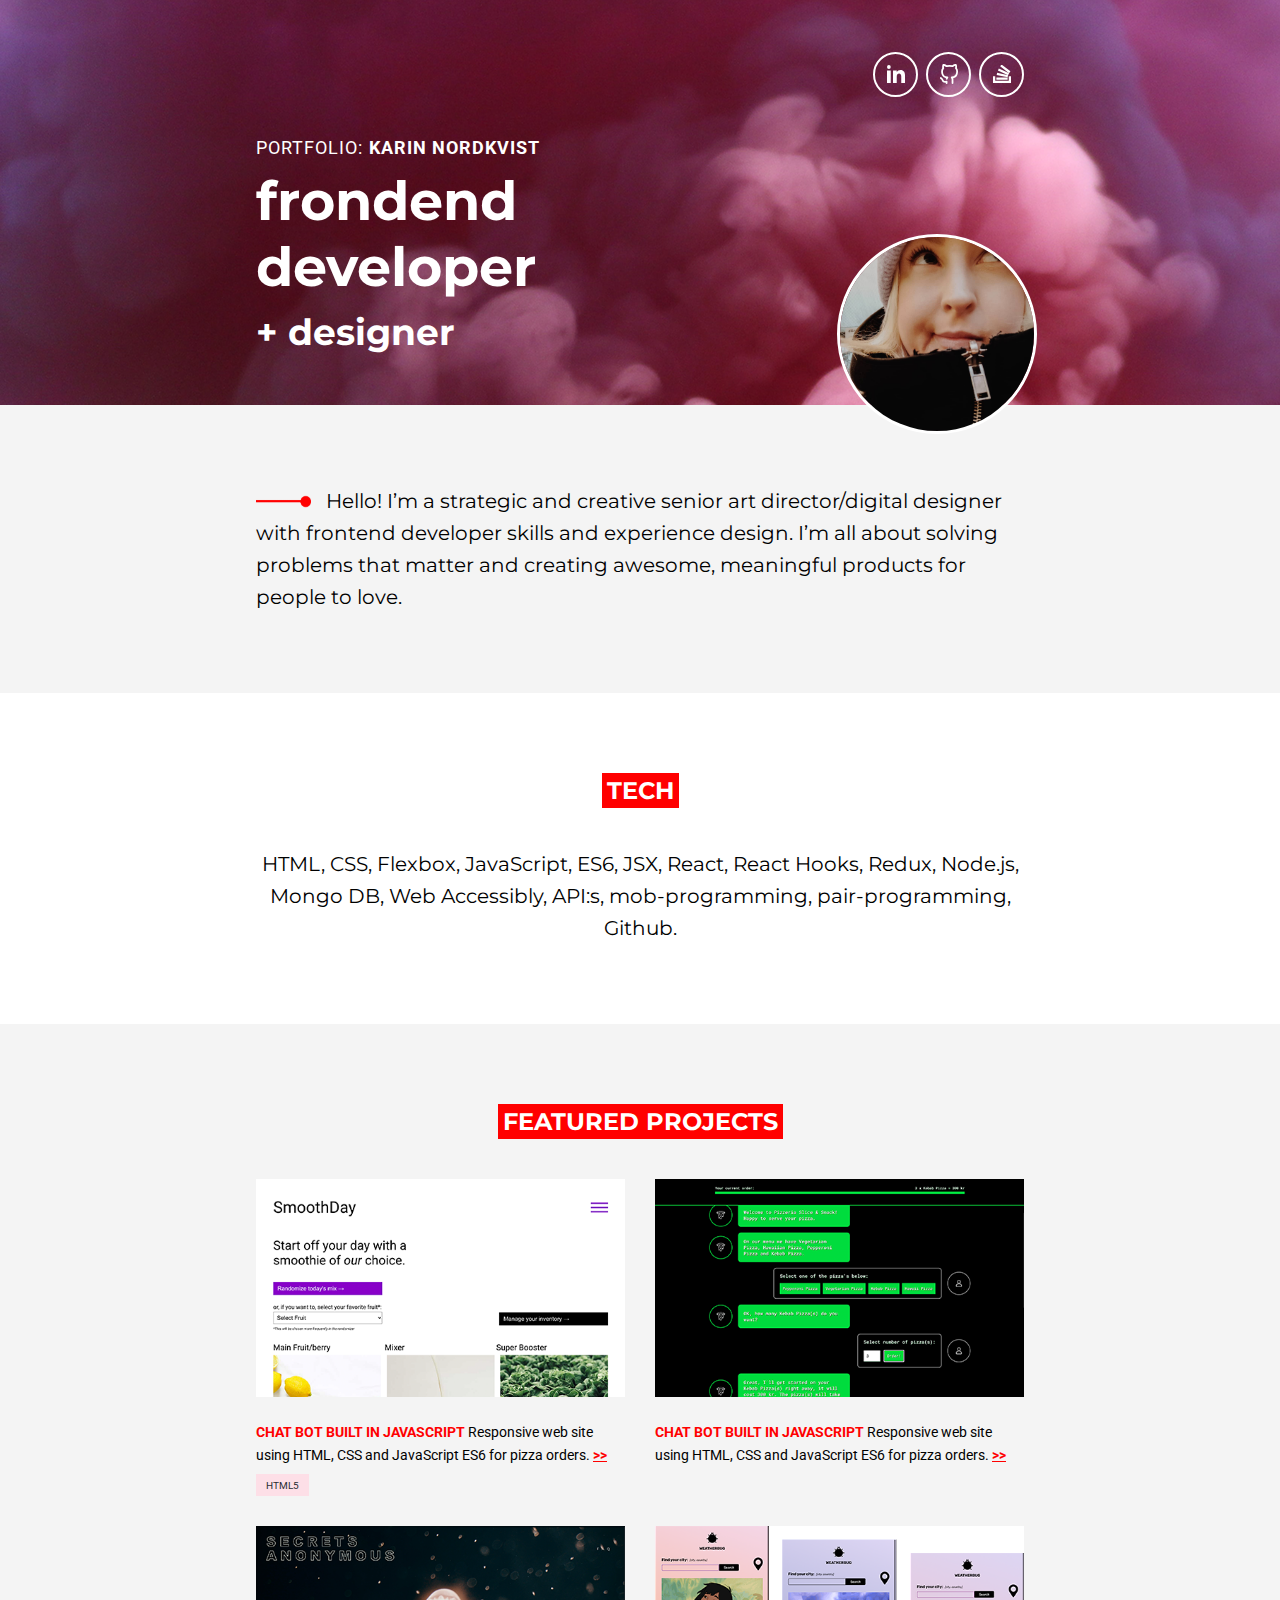
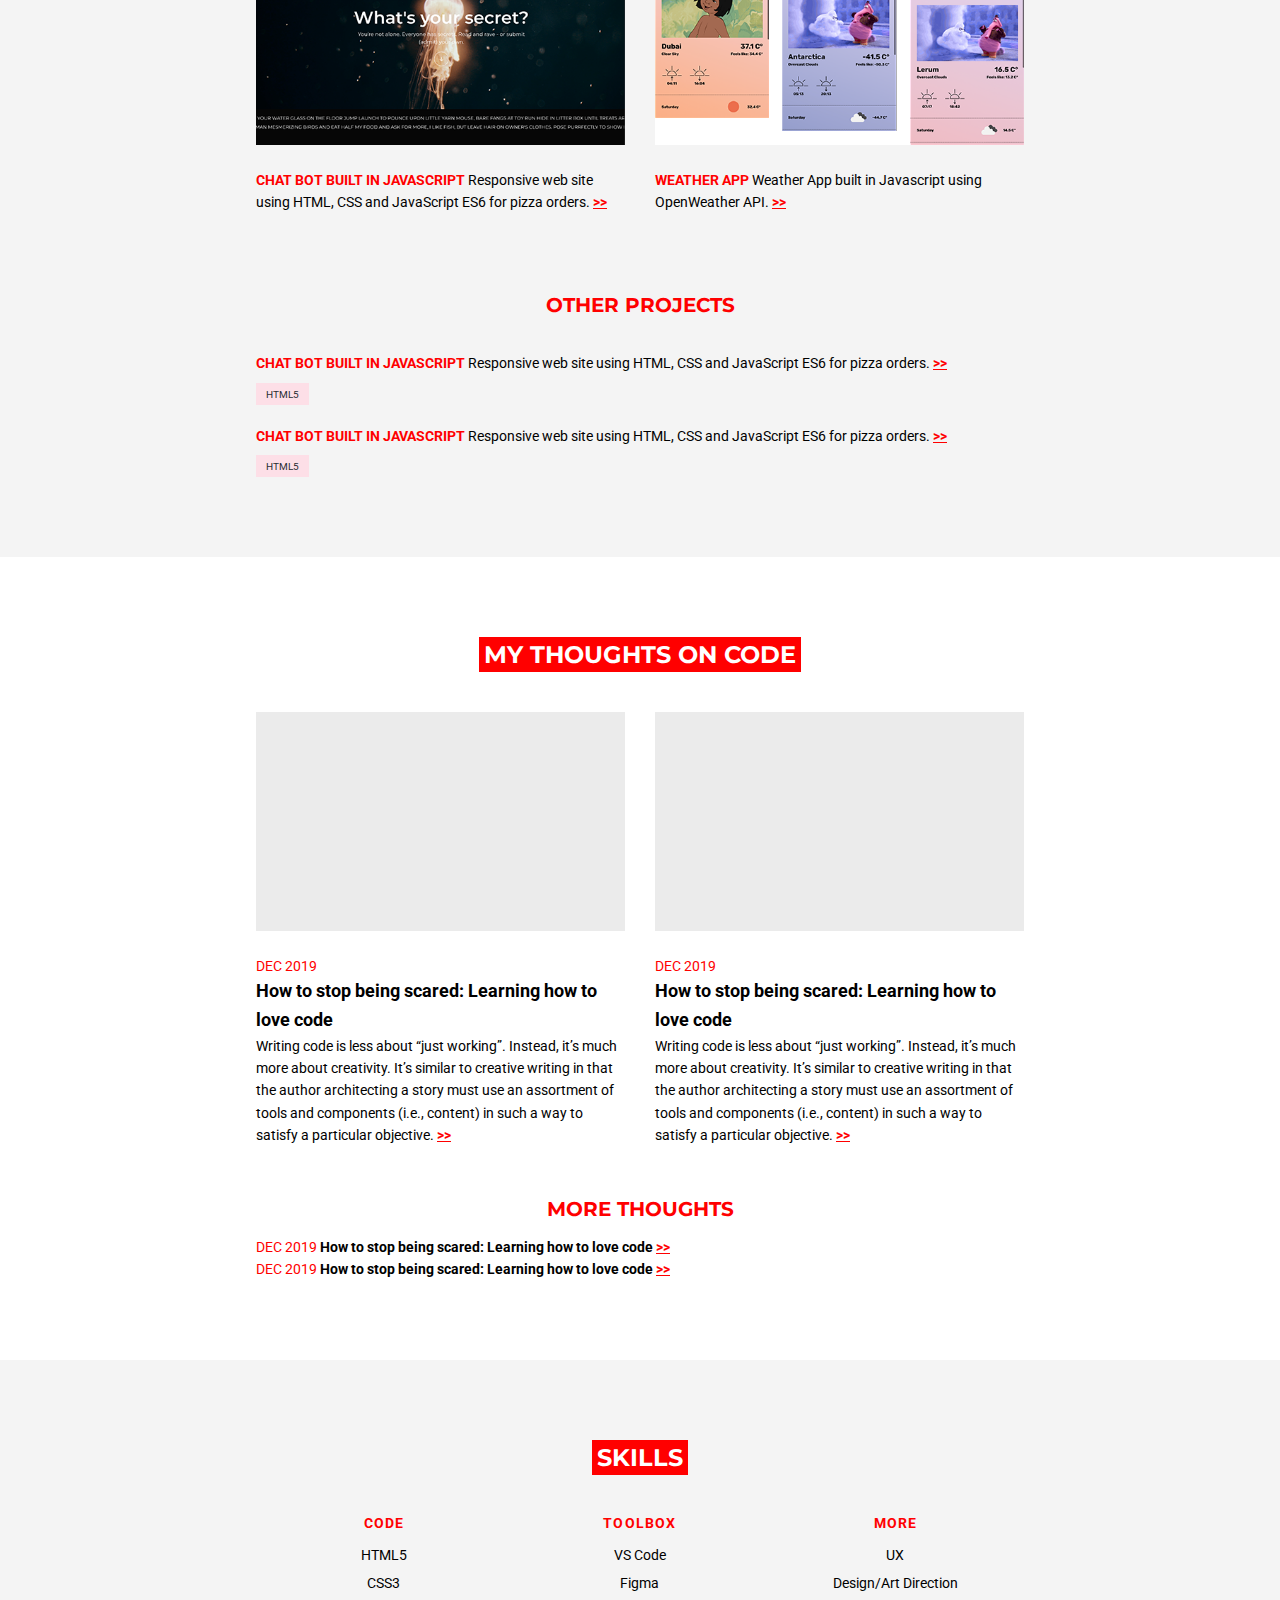
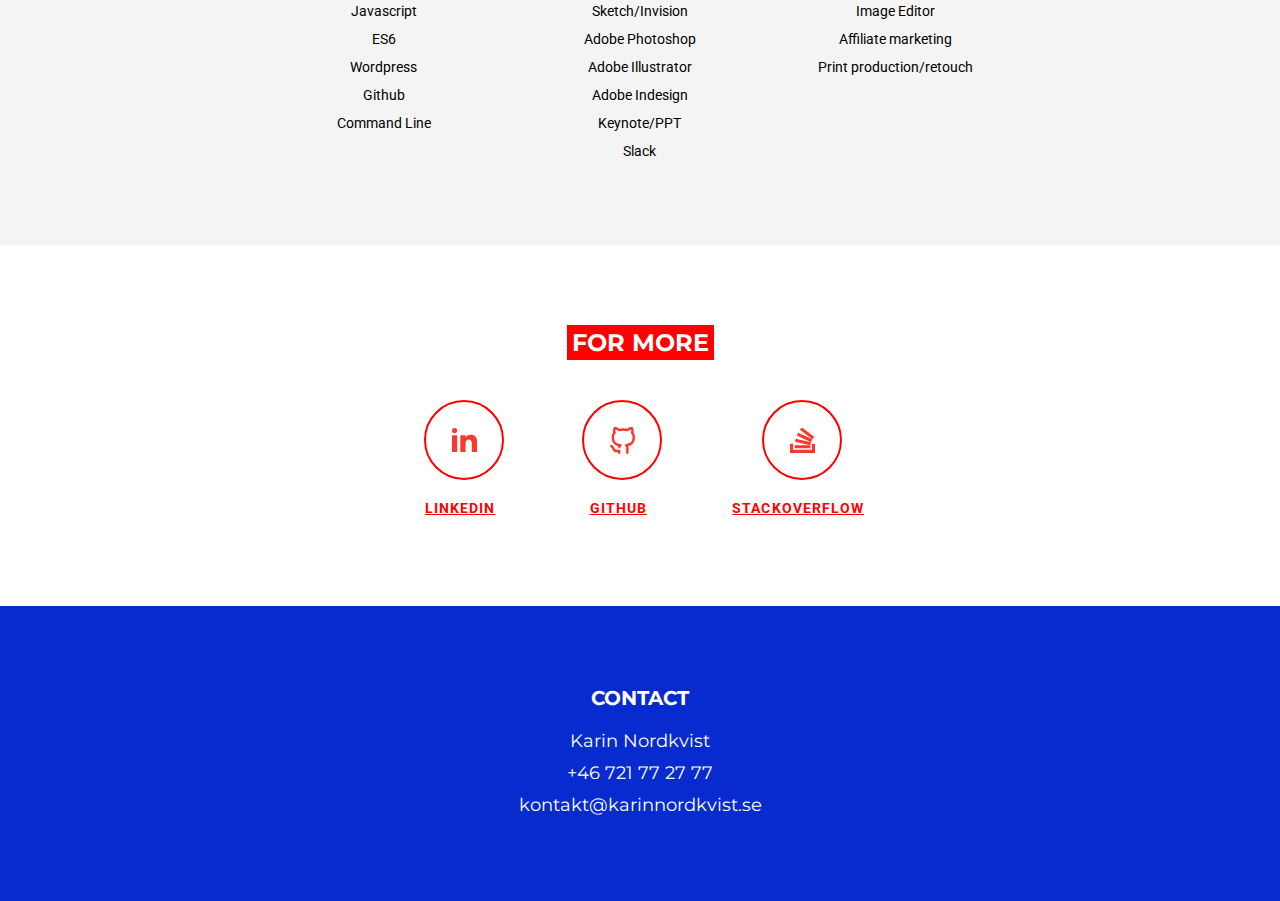
==== index.html @ 19adf256 "HTML construction in place." ====
<!DOCTYPE html>
<html lang="en">
  <head>
    <meta charset="UTF-8" />
    <meta name="viewport" content="width=device-width, initial-scale=1.0" />
    <title>Karin Nordkvist - Frontend Developer</title>
    <link rel="stylesheet" href="./style.css" />
  </head>
  <body>
    <header class="header">
      <div class="header-wrapper">
        <section class="introtext">
          <p class="introtext--name">
            portfolio: <span class="bold">Karin Nordkvist</span>
          </p>
          <h1 class="introtext--title">Frondend Developer</h1>
          <p class="introtext--subtitle">+ designer</p>
        </section>
        <section class="icons">
          <div class="icon">
            <img src="./images/linkedin.svg" alt="Linkedin logo" />
          </div>
          <div class="icon">
            <img src="./images/github.svg" alt="Github logo" />
          </div>
          <div class="icon">
            <img src="./images/stackoverflow.svg" alt="StackOverflow logo" />
          </div>
        </section>
      </div>
    </header>

    <img
      class="intro--image"
      src="./images/karin.png"
      alt="Portrait of Karin"
    />

    <!-- <div class="stroke-circle--wrapper">
        <div class="stroke-circle">
            <div class="stroke"></div>
            <div class="circle"></div>
        </div>
    </div> -->

    <!-------------- HELLO -------------->
    <section class="hello field">
      <p class="hello--text">
        <img class="hello--img" src="./images/pin.png" />Hello! I’m a strategic and creative senior art director/digital designer
        with frontend developer skills and experience design. I’m all about
        solving problems that matter and creating awesome, meaningful products
        for people to love.
      </p>
    </section>
    
    <!-------------- TECH -------------->
    <section class="tech field">
      <h2 class="tech--header heading">Tech</h2>
      <p class="tech--text">
        HTML, CSS, Flexbox, JavaScript, ES6, JSX, React, React Hooks, Redux,
        Node.js, Mongo DB, Web Accessibly, API:s, mob-programming,
        pair-programming, Github.
      </p>
    </section>

    <!-------------- FEATURED PROJECTS -------------->
    <!-- TODO: Make this section JS-based -->
    <section class="featured-projects field">
      <h2 class="featured-projects--header heading">Featured Projects</h2>
      <div class="featured-projects--wrapper">
          <article class="featured-1">
            <img src="./images/karin-nordkvist-smoothday.png" alt="" class="featured-1--img">
            <p class="featured--text">
                <span class="featured--title">Chat bot built in Javascript</span>  
                Responsive web site using HTML, CSS and JavaScript ES6 for pizza orders. <a href="">>></a>
            </p>
            <div class="codebox">HTML5</div>
          </article>
          <article class="featured-2">
            <img src="./images/karin-nordkvist-pizza.png" alt="Image of website" class="featured-2--img">
            <p class="featured--text">
                <span class="featured--title">Chat bot built in Javascript</span>  
                Responsive web site using HTML, CSS and JavaScript ES6 for pizza orders. <a href="">>></a>
            </p>
          </article>
          <article class="featured-3">
            <img src="./images/karin-nordkvist-secrets.png" alt="Image of website" class="featured-1--img">
            <p class="featured--text">
                <span class="featured--title">Chat bot built in Javascript</span>  
                Responsive web site using HTML, CSS and JavaScript ES6 for pizza orders. <a href="">>></a>
            </p>
          </article>
          <article class="featured-4">
            <img src="./images/karin-nordkvist-weatherbug3.png" alt="Image of website" class="featured-1--img">
            <p class="featured--text">
                <span class="featured--title">Weather App</span>  
                Weather App built in Javascript using OpenWeather API. <a href="">>></a>
            </p>
          </article>



      </div>
      <h3 class="featured-projects--subhead subheading">Other Projects</h3>
      <div class="other-projects--wrapper">
        <div class="other-projects--project-wrapper">
            <p class="featured--text">
            <span class="featured--title">Chat bot built in Javascript</span>  
            Responsive web site using HTML, CSS and JavaScript ES6 for pizza orders. <a href="">>></a>
            </p>
            <div class="codebox">HTML5</div>
        </div>
        <div class="other-projects--project-wrapper">
            <p class="featured--text">
            <span class="featured--title">Chat bot built in Javascript</span>  
            Responsive web site using HTML, CSS and JavaScript ES6 for pizza orders. <a href="">>></a>
            </p>
            <div class="codebox">HTML5</div>
        </div>
      </div>
    </section>

    <!-------------- THOUGHTS -------------->
    <section class="thoughts field">
      <h2 class="thoughts--heading heading">My thoughts on code</h2>

      <article class="thoughts--wrapper">
        <div class="thoughts--one">
          <img class="thoughts--img" src="./images/placeholder.png" alt="" />
          <p class="thoughts--date">Dec 2019</p>
          <h4 class="thoughts--header">How to stop being scared: Learning how to love code</h4>
          <p class="thoughts--text">Writing code is less about “just working”. Instead, it’s much more about creativity. It’s similar to creative writing in that the author architecting a story must use an assortment of tools and components (i.e., content) in such a way to satisfy a particular objective. <a href="">>></a></p>
        </div>
        <div class="thoughts--two">
          <img class="thoughts--img" src="./images/placeholder.png" alt="" />
          <p class="thoughts--date">Dec 2019</p>
          <h4 class="thoughts--header">How to stop being scared: Learning how to love code</h4>
          <p class="thoughts--text">Writing code is less about “just working”. Instead, it’s much more about creativity. It’s similar to creative writing in that the author architecting a story must use an assortment of tools and components (i.e., content) in such a way to satisfy a particular objective. <a href="">>></a></p>
        </div>
      </article>

      <h3 class="thoughts--subhead subheading">More thoughts</h3>
      <div class="more-thoughts--wrapper">
          <div class="more-thoughts--thought-wrapper">
            <p class="more-thoughts--text">
                <span class="more-thoughts--date">Dec 2019</span>
                How to stop being scared: Learning how to love code <a href="">>></a>
            </p>
          </div>
          <div class="more-thoughts--thought-wrapper">
            <p class="more-thoughts--text">
                <span class="more-thoughts--date">Dec 2019</span>
                How to stop being scared: Learning how to love code <a href="">>></a>
            </p>
          </div>
      </div>
    </section>

    <!-------------- SKILLS -------------->
    <section class="skills field">
      <h2 class="skills--header heading">Skills</h2>
      <div class="skills--wrapper">
        <article class="skill code">
          <h5 class="skill--header">Code</h5>
          <p class="skill--text">
            <ul>
                <li>HTML5</li>
                <li>CSS3</li>
                <li>Javascript</li>
                <li>ES6</li>
                <li>Wordpress</li>
                <li>Github</li>
                <li>Command Line</li>
            </ul>
          </p>
        </article>
        <article class="skill toolbox">
          <h5 class="skill--header">Toolbox</h5>
          <p class="skill--text">
              <ul>
                  <li>VS Code</li>
                  <li>Figma</li>
                  <li>Sketch/Invision</li>
                  <li>Adobe Photoshop</li>
                  <li>Adobe Illustrator</li>
                  <li>Adobe Indesign</li>
                  <li>Keynote/PPT</li>
                  <li>Slack</li>
              </ul>
          </p>
        </article>
        <article class="skill more">
          <h5 class="skill--header">More</h5>
          <p class="skill--text">
              <ul>
                  <li>UX</li>
                  <li>Design/Art Direction</li>
                  <li>Image Editor</li>
                  <li>Affiliate marketing</li>
                  <li>Print production/retouch</li>
              </ul>
          </p>
        </article>
      </div>
    </section>

    <!-------------- FOR MORE -------------->
    <section class="for-more field">
      <h2 class="for-more--header heading">For More</h2>
      <div class="for-more--wrapper">
        <a href="https://www.linkedin.com/in/karin-nordkvist/" target="_blank">
            <article class="linkedin">
            <div class="icon--red"><img src="./images/linkedin-red.svg" alt="Linkedin logo" /></div>
            <h5 class="for-more--header">LinkedIn</h5>
            </article>
        </a>
        <a href="https://github.com/karinnordkvist" target="_blank">
            <article class="github">
            <div class="icon--red"><img src="./images/github-red.svg" alt="Github logo" /></div>
            <h5 class="for-more--header">Github</h5>
            </article>
        </a>    
        <a href="https://stackoverflow.com/users/13311706/karin-nordkvist" target="_blank">
            <article class="stackoverflow">
            <div class="icon--red"><img src="./images/stackoverflow-red.svg" alt="StackOverflow logo" /></div>
            <h5 class="for-more--header">StackOverflow</h5>
            </article>
        </a>
      </div>
    </section>

    <!-------------- CONTACT -------------->
    <section class="contact field">
      <h3 class="contact--header subheading">Contact</h3>
      <p class="contact--info">Karin Nordkvist</p>
      <p class="contact--info">+46 721 77 27 77</p>
      <p class="contact--info">kontakt@karinnordkvist.se</p>
    </section>

    <script src="./script.js"></script>
  </body>
</html>
---- style.css ----
@import url('https://fonts.googleapis.com/css2?family=Montserrat:wght@300;400;500;600;700&family=Roboto:wght@100;300;400;500;700;900&display=swap');

* {
  margin: 0;
  padding: 0;
  font-weight: 700;
  -webkit-box-sizing: border-box;
  -moz-box-sizing: border-box;
  box-sizing: border-box;
  -webkit-font-smoothing: antialiased;
  text-rendering: optimizeLegibility;
}

body {
  font-family: 'Montserrat', sans-serif;
  margin: auto;
}

a {
  color: red;
}

.heading {
  text-transform: uppercase;
  background: red;
  padding: 3px 5px;
  display: inline-block;
  color: #fff;
  margin-bottom: 40px;
}

.subheading {
  font-size: 20px;
  text-transform: uppercase;
  margin-bottom: 15px;
  color: red;
}

h5 {
  font-family: 'Roboto', sans-serif;
  font-weight: 400;
  font-size: 14px;
  letter-spacing: 1.05px;
  text-transform: uppercase;
  color: red;
  margin-bottom: 10px;
}

.field {
  padding: 80px;
  width: 100%;
  display: flex;
  align-items: center;
  flex-direction: column;
}

.bold {
  font-weight: 700;
}

/* ----------------------------- HEADER -----------------------------  */
.header {
  width: 100%;
  height: 45vh;
  background: url(./images/header-image.png);
  display: flex;
}

.header-wrapper {
  width: 60vw;
  margin: auto;
  display: flex;
  align-items: flex-start;
}

.icons {
  display: flex;
  align-items: center;
}

.icon {
  width: 45px;
  height: 45px;
  border: 2px solid #fff;
  border-radius: 50%;
  margin-left: 8px;
  display: flex;
  align-items: center;
  justify-content: center;
  cursor: pointer;
}

.icons img {
  width: 18px;
}

.introtext {
  width: 60vw;
  margin: 85px auto 0 auto;
  position: relative;
}

.introtext--name {
  font-family: 'Roboto', sans-serif;
  font-weight: 400;
  font-size: 18px;
  letter-spacing: 1.05px;
  text-transform: uppercase;
  color: #fff;
  margin-bottom: 10px;
}

.introtext--title {
  font-weight: 700;
  width: 70%;
  font-size: 54px;
  text-transform: lowercase;
  color: #fff;
}

.introtext--subtitle {
  font-weight: 700;
  font-size: 36px;
  color: #fff;
  margin-top: 10px;
}

.intro--image {
  width: 200px;
  border-radius: 50%;
  border: 3px solid #fff;
  position: absolute;
  right: 19vw;
  top: 26vh;
}

/* ----------------------------- HELLO -----------------------------  */
.stroke-circle--wrapper {
  display: inline;
}

.stroke-circle {
  display: flex;
  align-items: center;
}

.stroke {
  width: 50px;
  height: 2px;
  background: red;
}

.circle {
  width: 10px;
  height: 10px;
  border-radius: 50%;
  background: red;
}

.hello {
  background: #f4f4f4;
}

.hello--img {
  width: 55px;
  margin-right: 15px;
}

.hello--text {
  width: 60vw;
  font-size: 20px;
  line-height: 1.6;
  font-weight: 400;
  margin: auto;
}

/* ----------------------------- TECH -----------------------------  */

.tech--text {
  width: 60vw;
  font-size: 20px;
  line-height: 1.6;
  font-weight: 400;
  margin: auto;
  text-align: center;
}
/* ----------------------------- FEATURED PR -----------------------------  */
.featured-projects {
  background: #f4f4f4;
}

.featured-projects--wrapper {
  max-width: 60vw;
  margin: 0 0 50px 0;
  display: inline-grid;
  grid-template-columns: 1fr 1fr;
  grid-template-rows: 1fr 1fr;
  column-gap: 30px;
  row-gap: 30px;
}

.featured-1--img,
.featured-2--img {
  width: 100%;
}

.featured-1--img:hover,
.featured-2--img:hover {
  background: #021371 0% 0% no-repeat padding-box;
  opacity: 0.38;
  cursor: pointer;
}

.featured--title {
  font-weight: 700;
  letter-spacing: 0;
  color: red;
  text-transform: uppercase;
}

.featured--text {
  font-family: 'Roboto', sans-serif;
  font-weight: 400;
  font-size: 14px;
  line-height: 1.6;
  margin-top: 20px;
}

.codebox {
  padding: 6px 10px 5px 10px;
  margin-top: 8px;
  background: #fddfe7;
  color: #2b2e34;
  display: inline-block;
  font-family: 'Roboto', sans-serif;
  font-weight: 400;
  font-size: 10px;
}

.other-projects--wrapper {
  width: 60vw;
}

/* ----------------------------- THOUGHTS -----------------------------  */

.thoughts--wrapper {
  max-width: 60vw;
  margin: 0 0 50px 0;
  display: inline-grid;
  grid-template-columns: 1fr 1fr;
  column-gap: 30px;
  row-gap: 30px;
}

.thoughts--img {
  width: 100%;
  margin-bottom: 20px;
}

.thoughts--date,
.more-thoughts--date {
  font-family: 'Roboto', sans-serif;
  font-weight: 400;
  font-size: 14px;
  line-height: 1.6;
  margin: 0;
  color: red;
  text-transform: uppercase;
}

.thoughts--header {
  font-family: 'Roboto', sans-serif;
  font-size: 18px;
  line-height: 1.6;
}

.thoughts--text {
  font-family: 'Roboto', sans-serif;
  font-weight: 400;
  font-size: 14px;
  line-height: 1.6;
}

.more-thoughts--wrapper {
  width: 60vw;
}

.more-thoughts--text {
  font-family: 'Roboto', sans-serif;
  font-weight: 700;
  font-size: 14px;
  line-height: 1.6;
  margin: 0;
}

/* ----------------------------- SKILLS -----------------------------  */

.skills {
  background: #f4f4f4;
}

.skills--wrapper {
  display: flex;
  width: 60vw;
}

.skill {
  text-align: center;
  width: 33.3%;
}

.skill--header {
  font-weight: 700;
}

ul {
  list-style-type: none;
  margin: 0;
  padding: 0;
  line-height: 2;
}

.skill--text,
ul,
li {
  font-family: 'Roboto', sans-serif;
  font-weight: 400;
  font-size: 14px;
}

/* ----------------------------- FOR MORE -----------------------------  */

.for-more--wrapper {
  display: flex;
  align-items: flex-end;
  justify-content: space-between;
  width: 35vw;
}

.for-more--header {
  font-weight: 700;
}

.linkedin,
.github,
.stackoverflow {
  display: flex;
  align-items: center;
  flex-direction: column;
  justify-content: center;
}

.icon--red {
  width: 80px;
  height: 80px;
  border: 2px solid red;
  border-radius: 50%;
  margin: 0 0 20px 8px;
  display: flex;
  align-items: center;
  justify-content: center;
  cursor: pointer;
}

.linkedin img,
.github img,
.stackoverflow img {
  width: 25px;
}

.github {
  padding: 0 40px;
}

/* ----------------------------- CONTACT -----------------------------  */
.contact {
  background: #072bce;
  color: #fff;
}

.contact--header {
  color: #fff;
}

.contact--info {
  padding: 5px;
  font-size: 18px;
  font-weight: 400;
}
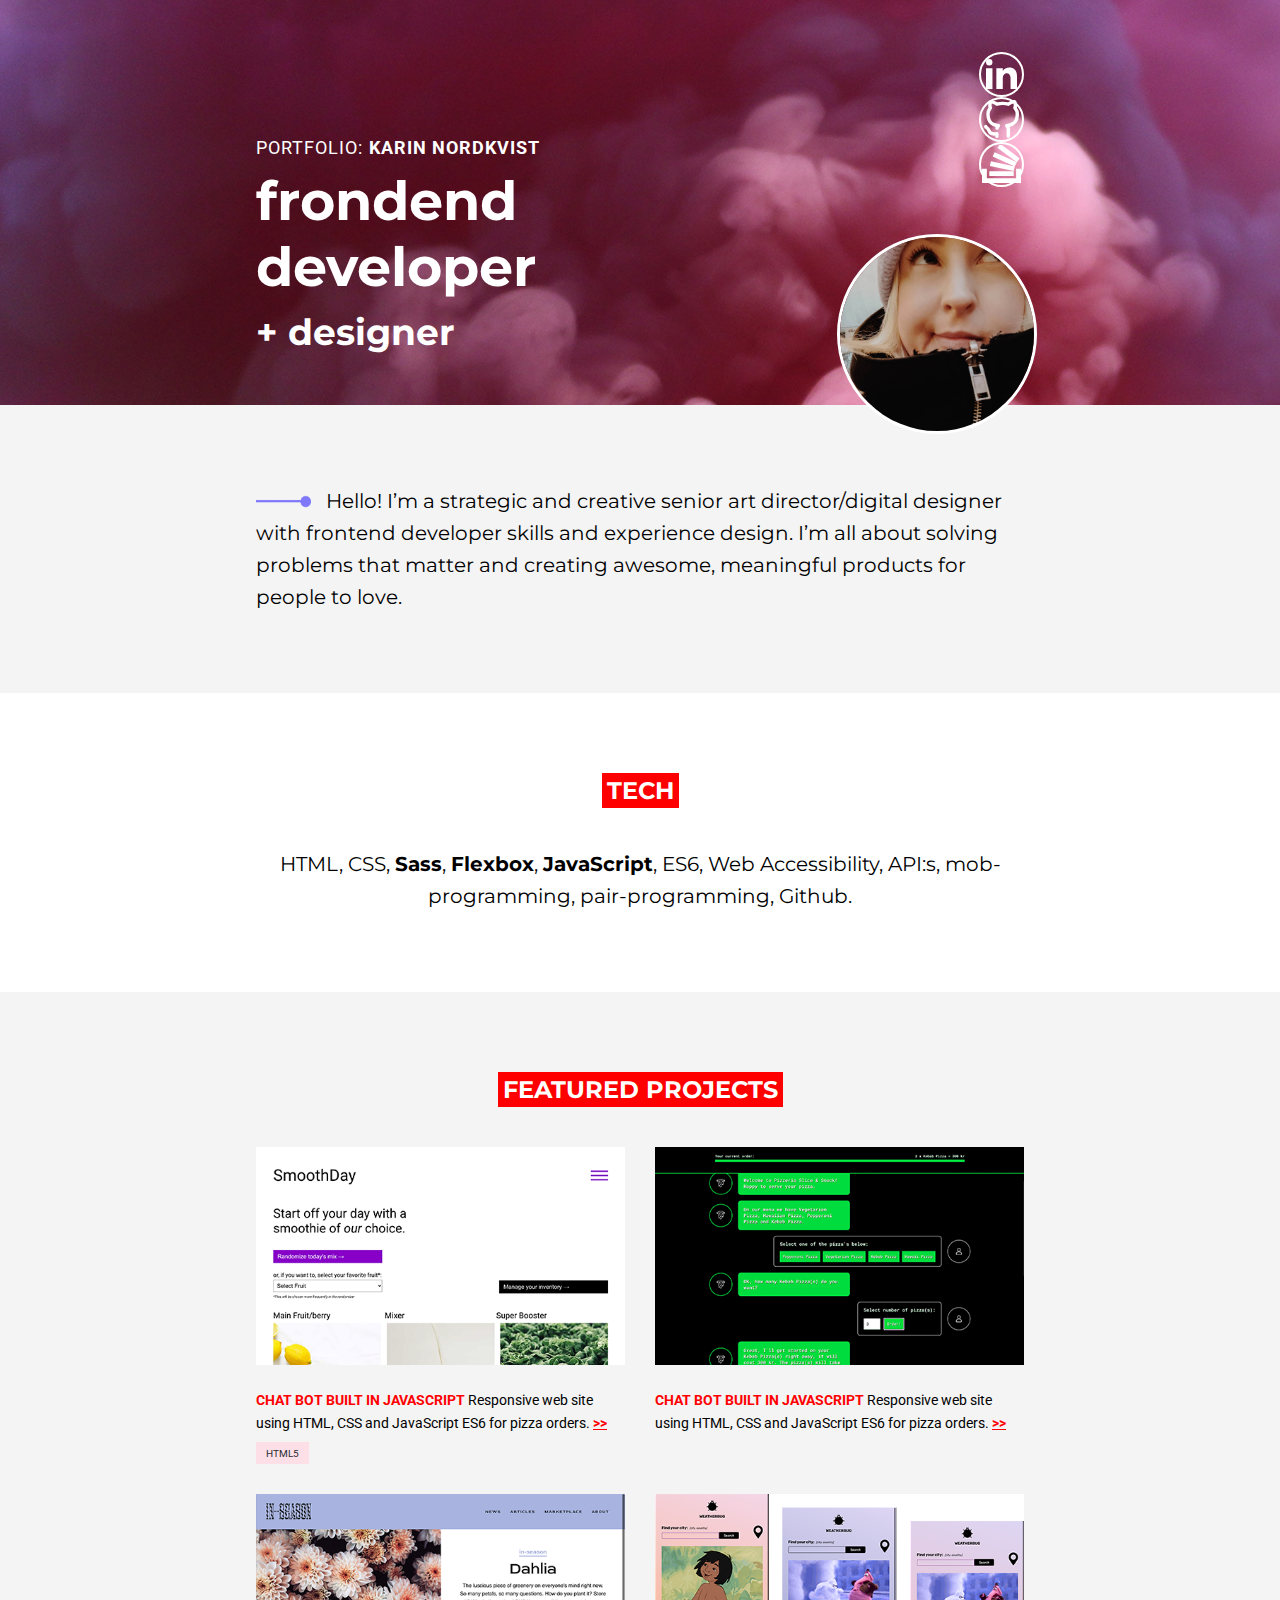
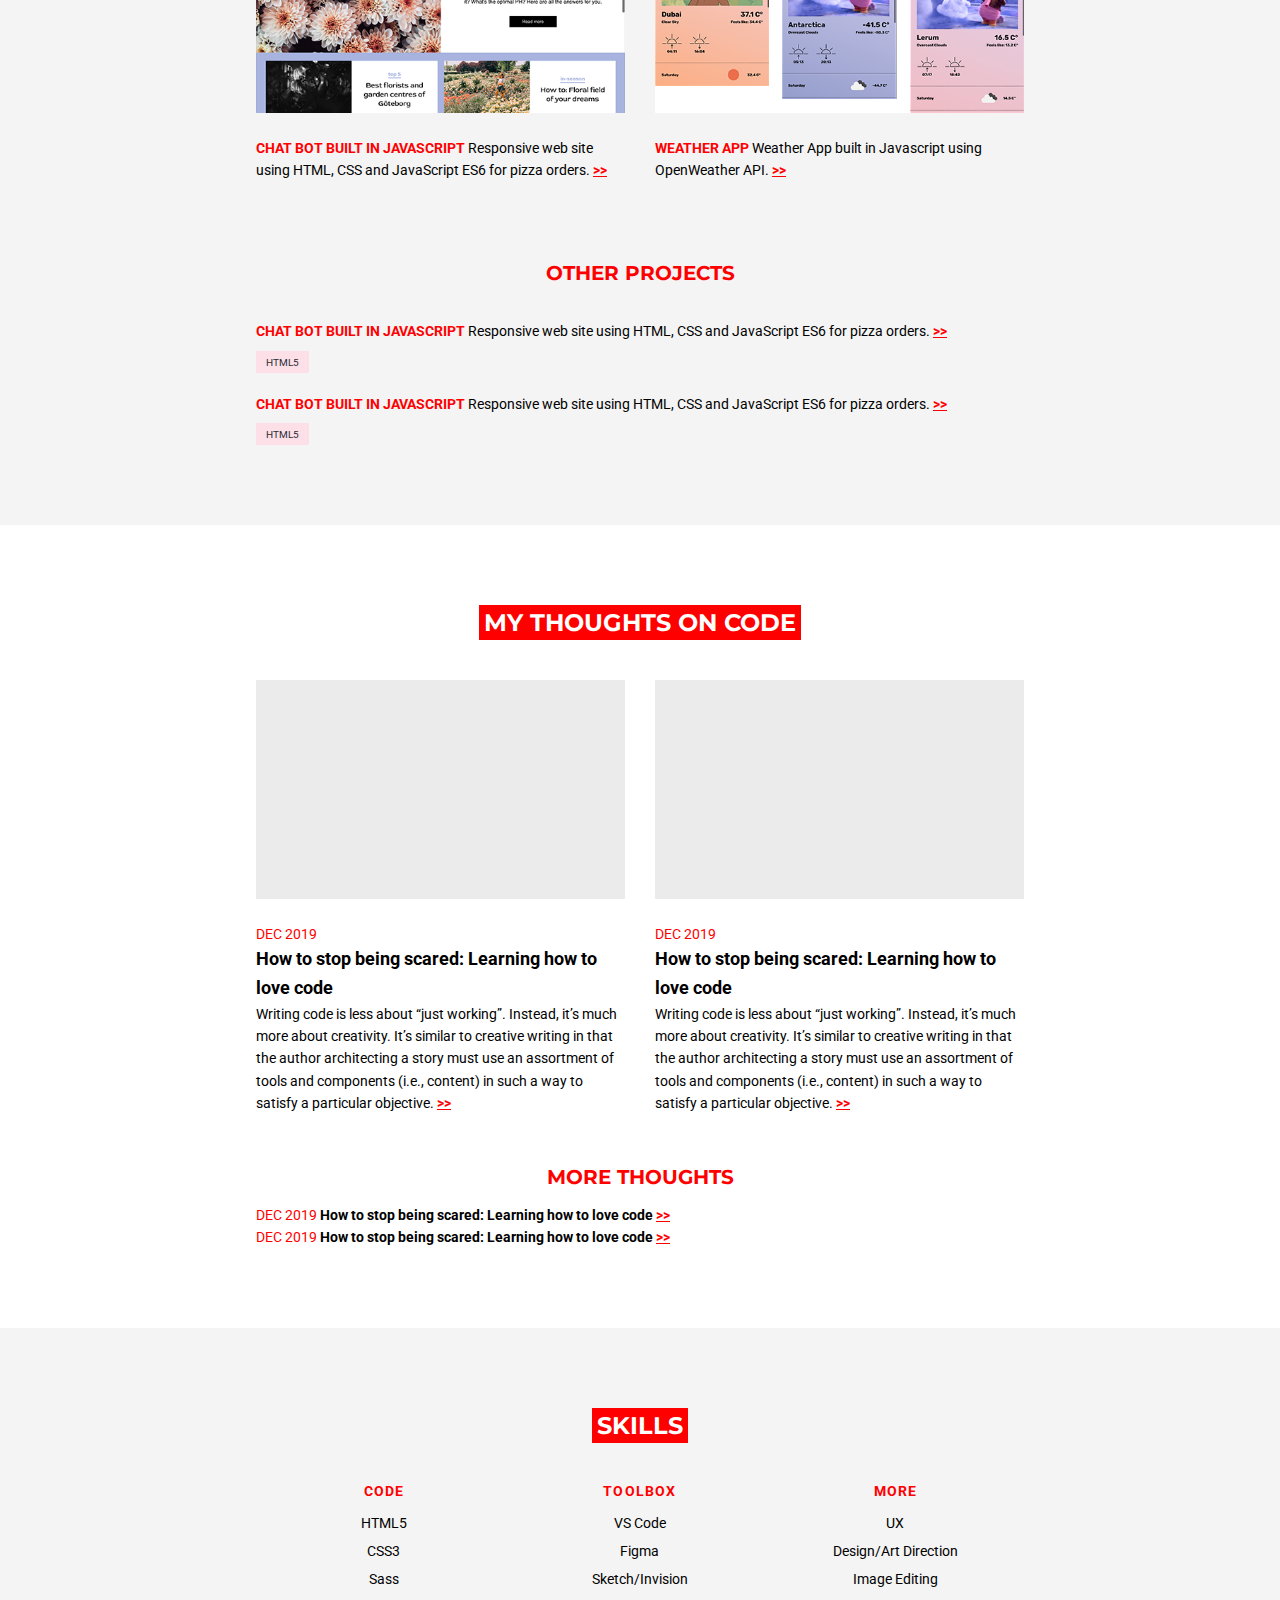
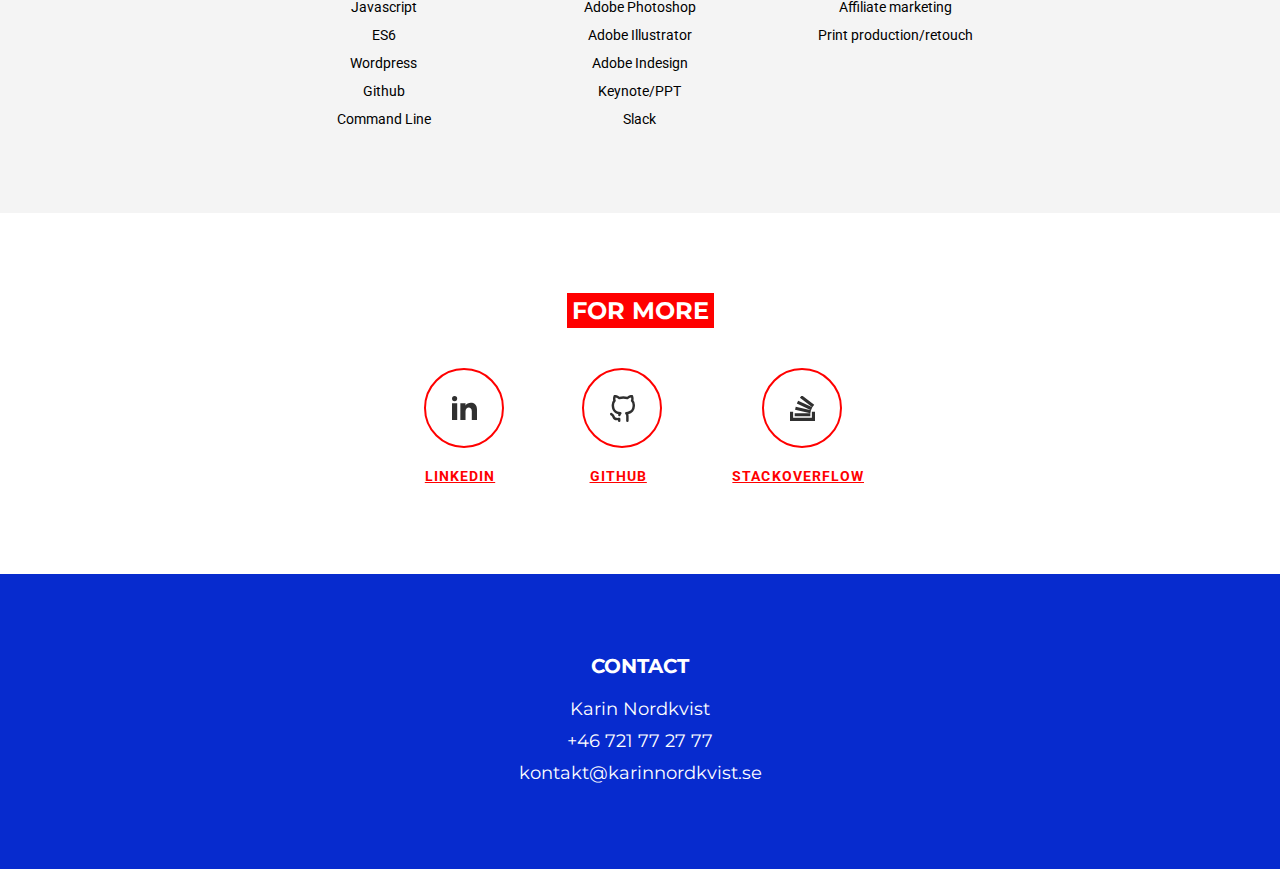
==== commit 439d55df: "Started playing around with Sass and added a little content" ====
--- a/index.html
+++ b/index.html
@@ -16,7 +16,7 @@
           <h1 class="introtext--title">Frondend Developer</h1>
           <p class="introtext--subtitle">+ designer</p>
         </section>
-        <section class="icons">
+        <section class="header--icons">
           <div class="icon">
             <img src="./images/linkedin.svg" alt="Linkedin logo" />
           </div>
@@ -46,7 +46,7 @@
     <!-------------- HELLO -------------->
     <section class="hello field">
       <p class="hello--text">
-        <img class="hello--img" src="./images/pin.png" />Hello! I’m a strategic and creative senior art director/digital designer
+        <img class="hello--img" src="./images/pin-blue.png" />Hello! I’m a strategic and creative senior art director/digital designer
         with frontend developer skills and experience design. I’m all about
         solving problems that matter and creating awesome, meaningful products
         for people to love.
@@ -57,8 +57,7 @@
     <section class="tech field">
       <h2 class="tech--header heading">Tech</h2>
       <p class="tech--text">
-        HTML, CSS, Flexbox, JavaScript, ES6, JSX, React, React Hooks, Redux,
-        Node.js, Mongo DB, Web Accessibly, API:s, mob-programming,
+        HTML, CSS, <span class="bold-italic pink">Sass</span>, <span class="bold-italic pink">Flexbox</span>, <span class="bold-italic pink">JavaScript</span>, ES6, Web Accessibility, API:s, mob-programming,
         pair-programming, Github.
       </p>
     </section>
@@ -84,7 +83,7 @@
             </p>
           </article>
           <article class="featured-3">
-            <img src="./images/karin-nordkvist-secrets.png" alt="Image of website" class="featured-1--img">
+            <img src="./images/karin-nordkvist-inseason.png" alt="Image of website" class="featured-1--img">
             <p class="featured--text">
                 <span class="featured--title">Chat bot built in Javascript</span>  
                 Responsive web site using HTML, CSS and JavaScript ES6 for pizza orders. <a href="">>></a>
@@ -166,6 +165,7 @@
             <ul>
                 <li>HTML5</li>
                 <li>CSS3</li>
+                <li>Sass</li>
                 <li>Javascript</li>
                 <li>ES6</li>
                 <li>Wordpress</li>
@@ -195,7 +195,7 @@
               <ul>
                   <li>UX</li>
                   <li>Design/Art Direction</li>
-                  <li>Image Editor</li>
+                  <li>Image Editing</li>
                   <li>Affiliate marketing</li>
                   <li>Print production/retouch</li>
               </ul>
@@ -210,19 +210,19 @@
       <div class="for-more--wrapper">
         <a href="https://www.linkedin.com/in/karin-nordkvist/" target="_blank">
             <article class="linkedin">
-            <div class="icon--red"><img src="./images/linkedin-red.svg" alt="Linkedin logo" /></div>
+            <div class="icon--red"><img src="./images/linkedin-gray.svg" alt="Linkedin logo" /></div>
             <h5 class="for-more--header">LinkedIn</h5>
             </article>
         </a>
         <a href="https://github.com/karinnordkvist" target="_blank">
             <article class="github">
-            <div class="icon--red"><img src="./images/github-red.svg" alt="Github logo" /></div>
+            <div class="icon--red"><img src="./images/github-gray.svg" alt="Github logo" /></div>
             <h5 class="for-more--header">Github</h5>
             </article>
         </a>    
         <a href="https://stackoverflow.com/users/13311706/karin-nordkvist" target="_blank">
             <article class="stackoverflow">
-            <div class="icon--red"><img src="./images/stackoverflow-red.svg" alt="StackOverflow logo" /></div>
+            <div class="icon--red"><img src="./images/stackoverflow-gray.svg" alt="StackOverflow logo" /></div>
             <h5 class="for-more--header">StackOverflow</h5>
             </article>
         </a>
@@ -237,6 +237,6 @@
       <p class="contact--info">kontakt@karinnordkvist.se</p>
     </section>
 
-    <script src="./script.js"></script>
+    <script src="./files/script.js"></script>
   </body>
 </html>
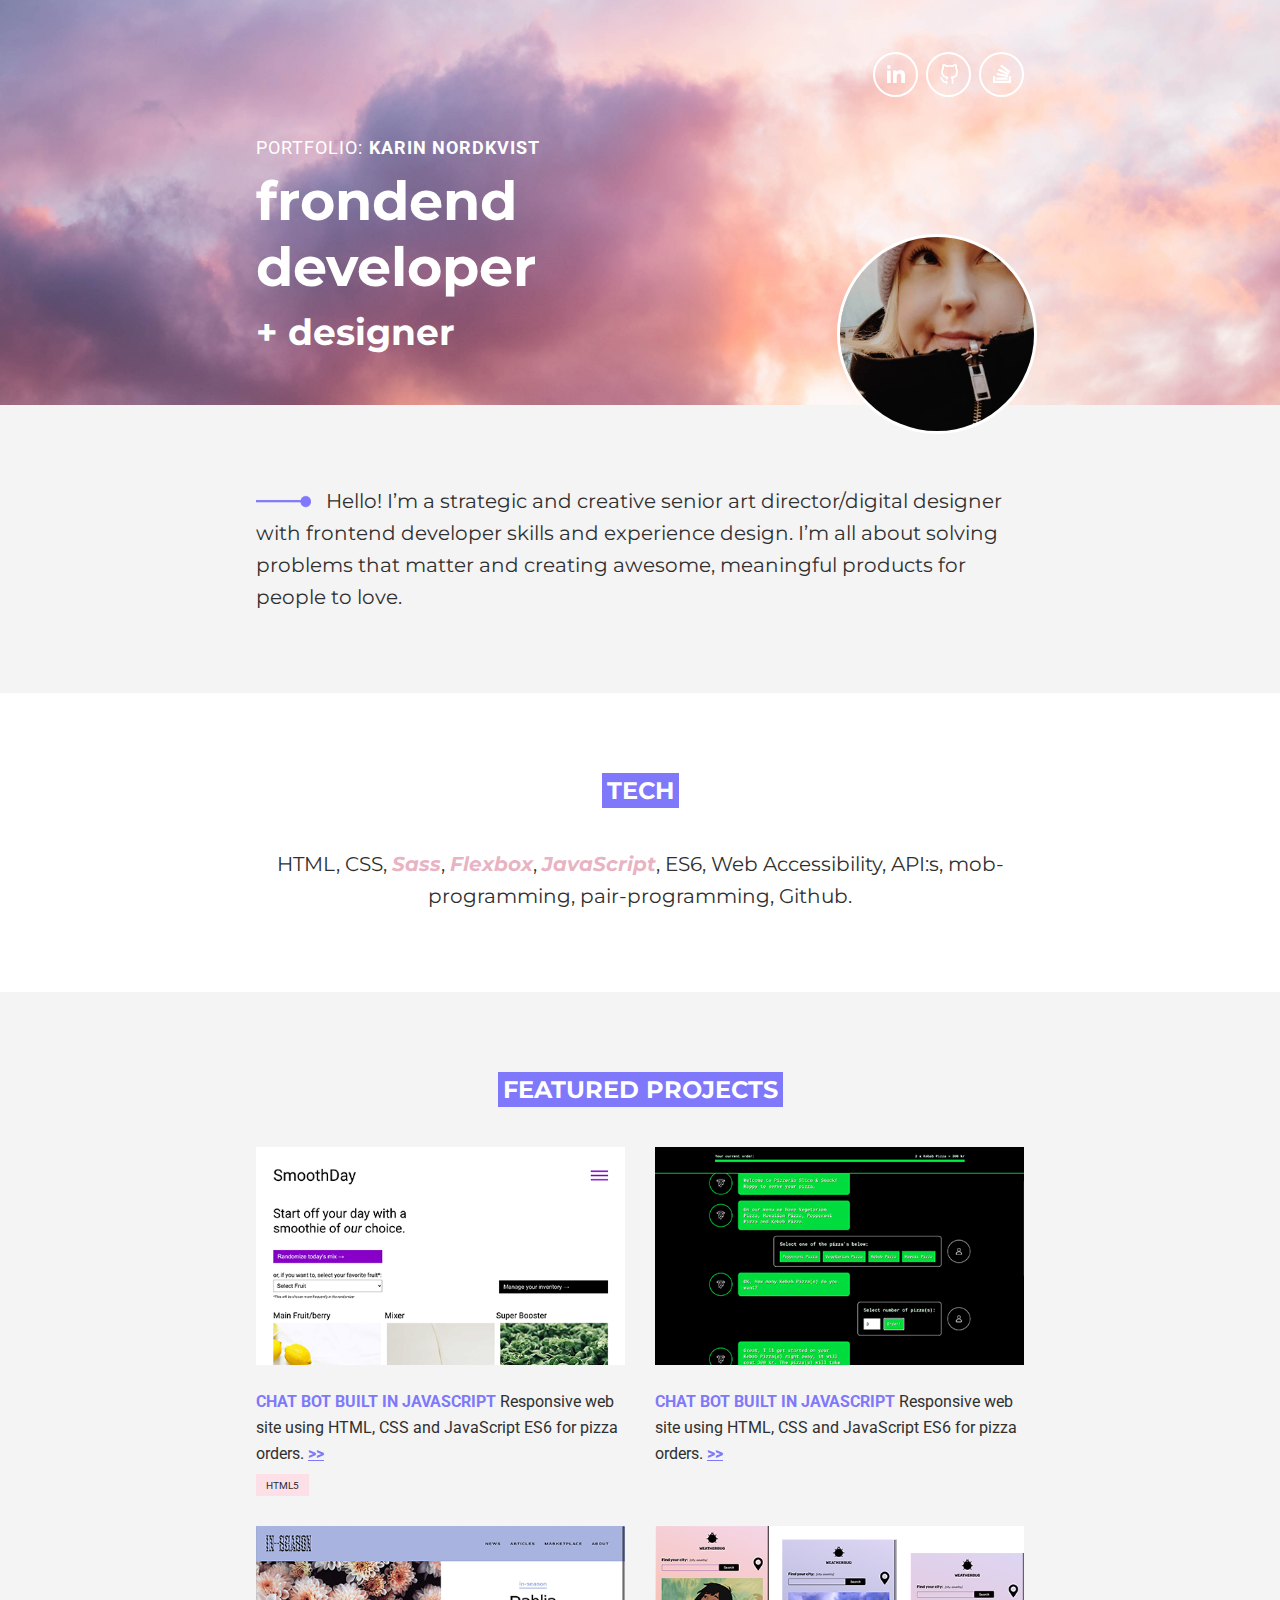
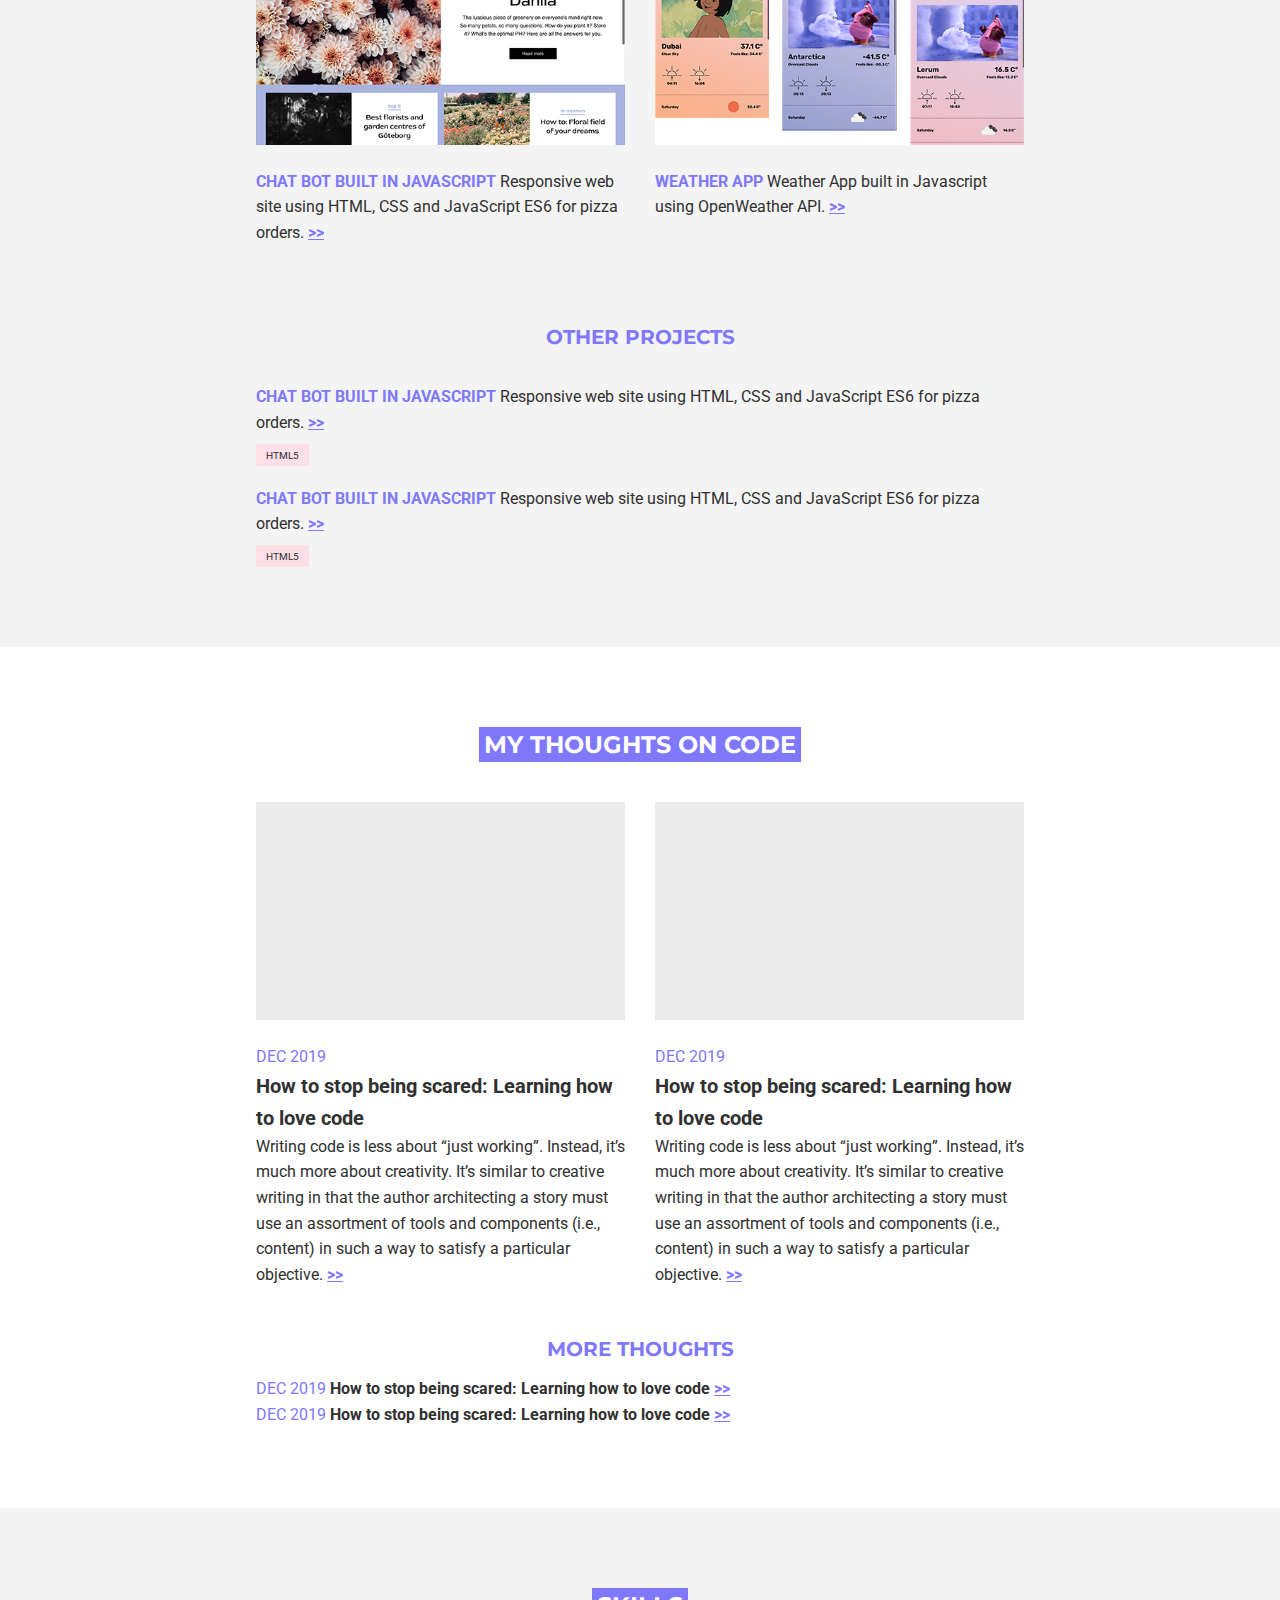
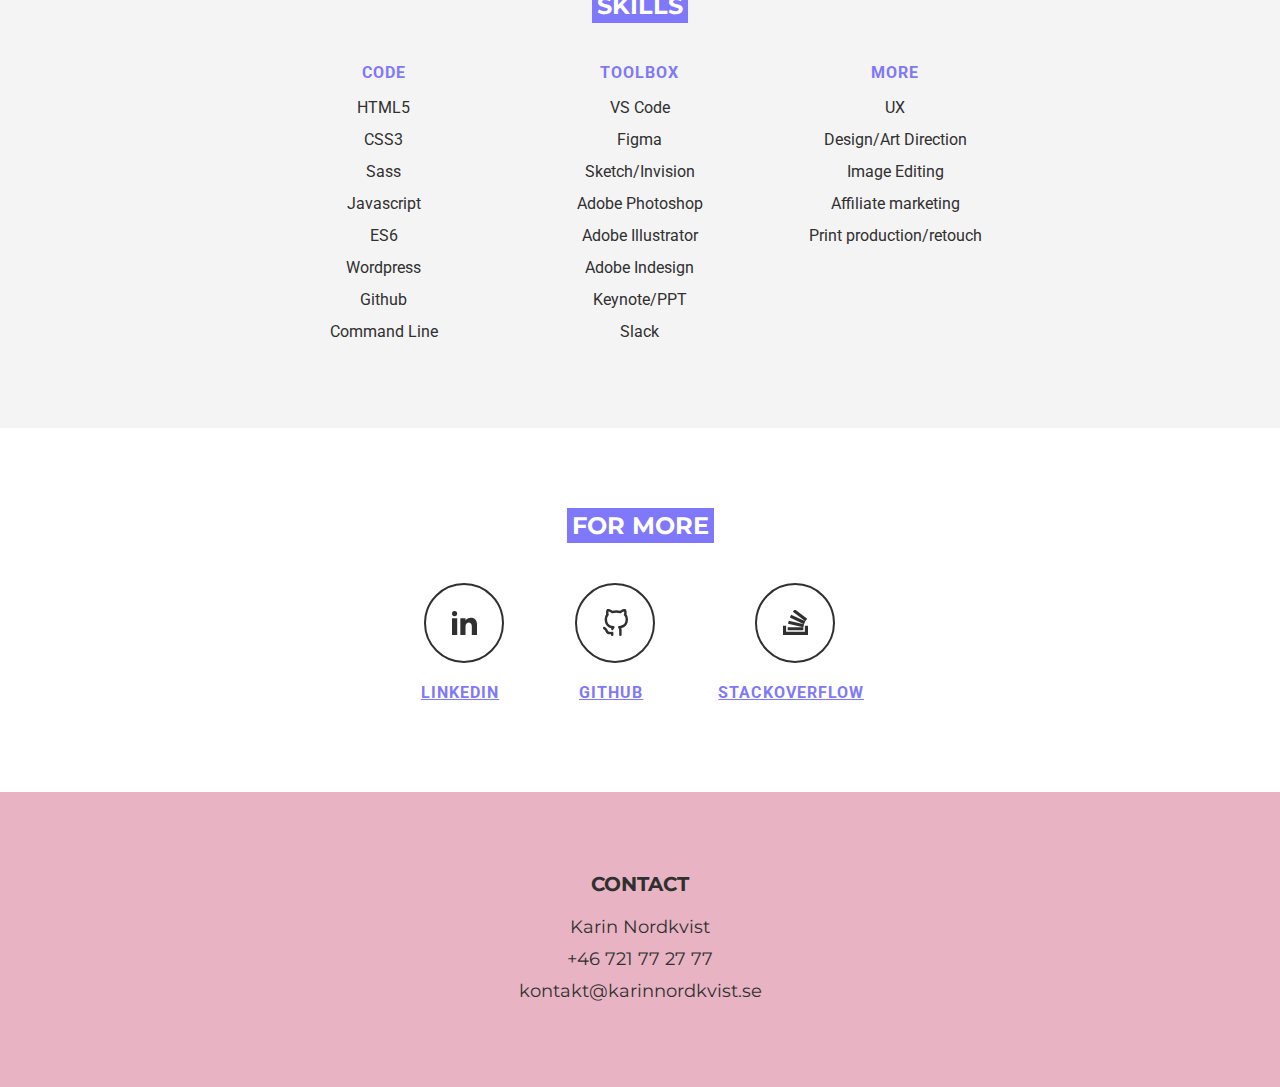
==== commit 02d4bea3: "Added meta- and OG-tags, and some more Sass." ====
--- a/index.html
+++ b/index.html
@@ -3,6 +3,12 @@
   <head>
     <meta charset="UTF-8" />
     <meta name="viewport" content="width=device-width, initial-scale=1.0" />
+    <meta property="og:title" content="Karin Nordkvist - Frontend Developer/Designer" />
+    <meta property="og:description" content="Portfolio of a Frontend Developer to-be." />
+    <meta name="description" content="Portfolio of a Frontend Developer to-be." />
+    <meta property="og:url" content="https://karinnordkvist.se/" />
+    <meta property="og:site_name" content="Karin Nordkvist Portfolio" />
+    <meta property="og:image" content="./images/karin-nordkvist-og-image.jpg" />
     <title>Karin Nordkvist - Frontend Developer</title>
     <link rel="stylesheet" href="./style.css" />
   </head>
@@ -43,17 +49,17 @@
         </div>
     </div> -->
 
-    <!-------------- HELLO -------------->
-    <section class="hello field">
+    <!------------------ HELLO ------------------>
+    <section class="hello field gray">
       <p class="hello--text">
-        <img class="hello--img" src="./images/pin-blue.png" />Hello! I’m a strategic and creative senior art director/digital designer
+        <img class="hello--img" src="./images/pin-blue.png" alt="Decorative symbol before the text" />Hello! I’m a strategic and creative senior art director/digital designer
         with frontend developer skills and experience design. I’m all about
         solving problems that matter and creating awesome, meaningful products
         for people to love.
       </p>
     </section>
     
-    <!-------------- TECH -------------->
+    <!------------------ TECH ------------------>
     <section class="tech field">
       <h2 class="tech--header heading">Tech</h2>
       <p class="tech--text">
@@ -64,11 +70,11 @@
 
     <!-------------- FEATURED PROJECTS -------------->
     <!-- TODO: Make this section JS-based -->
-    <section class="featured-projects field">
+    <section class="featured-projects field gray">
       <h2 class="featured-projects--header heading">Featured Projects</h2>
       <div class="featured-projects--wrapper">
           <article class="featured-1">
-            <img src="./images/karin-nordkvist-smoothday.png" alt="" class="featured-1--img">
+            <img src="./images/karin-nordkvist-smoothday.png" alt="Image of Smooth Day Website" class="featured-1--img">
             <p class="featured--text">
                 <span class="featured--title">Chat bot built in Javascript</span>  
                 Responsive web site using HTML, CSS and JavaScript ES6 for pizza orders. <a href="">>></a>
@@ -76,30 +82,29 @@
             <div class="codebox">HTML5</div>
           </article>
           <article class="featured-2">
-            <img src="./images/karin-nordkvist-pizza.png" alt="Image of website" class="featured-2--img">
+            <img src="./images/karin-nordkvist-pizza.png" alt="Image of Pizzabot-website" class="featured-2--img">
             <p class="featured--text">
                 <span class="featured--title">Chat bot built in Javascript</span>  
                 Responsive web site using HTML, CSS and JavaScript ES6 for pizza orders. <a href="">>></a>
             </p>
           </article>
           <article class="featured-3">
-            <img src="./images/karin-nordkvist-inseason.png" alt="Image of website" class="featured-1--img">
+            <img src="./images/karin-nordkvist-inseason.png" alt="Image of Inseason website" class="featured-1--img">
             <p class="featured--text">
                 <span class="featured--title">Chat bot built in Javascript</span>  
                 Responsive web site using HTML, CSS and JavaScript ES6 for pizza orders. <a href="">>></a>
             </p>
           </article>
           <article class="featured-4">
-            <img src="./images/karin-nordkvist-weatherbug3.png" alt="Image of website" class="featured-1--img">
+            <img src="./images/karin-nordkvist-weatherbug3.png" alt="Image of Weatherbug website" class="featured-1--img">
             <p class="featured--text">
                 <span class="featured--title">Weather App</span>  
                 Weather App built in Javascript using OpenWeather API. <a href="">>></a>
             </p>
           </article>
-
-
-
-      </div>
+      </div>
+
+      <!-- More featured projects -->
       <h3 class="featured-projects--subhead subheading">Other Projects</h3>
       <div class="other-projects--wrapper">
         <div class="other-projects--project-wrapper">
@@ -119,19 +124,19 @@
       </div>
     </section>
 
-    <!-------------- THOUGHTS -------------->
+    <!------------------ THOUGHTS ------------------>
     <section class="thoughts field">
       <h2 class="thoughts--heading heading">My thoughts on code</h2>
 
       <article class="thoughts--wrapper">
         <div class="thoughts--one">
-          <img class="thoughts--img" src="./images/placeholder.png" alt="" />
+          <img class="thoughts--img" src="./images/placeholder.png" alt="Placeholding image" />
           <p class="thoughts--date">Dec 2019</p>
           <h4 class="thoughts--header">How to stop being scared: Learning how to love code</h4>
           <p class="thoughts--text">Writing code is less about “just working”. Instead, it’s much more about creativity. It’s similar to creative writing in that the author architecting a story must use an assortment of tools and components (i.e., content) in such a way to satisfy a particular objective. <a href="">>></a></p>
         </div>
         <div class="thoughts--two">
-          <img class="thoughts--img" src="./images/placeholder.png" alt="" />
+          <img class="thoughts--img" src="./images/placeholder.png" alt="Placeholding image" />
           <p class="thoughts--date">Dec 2019</p>
           <h4 class="thoughts--header">How to stop being scared: Learning how to love code</h4>
           <p class="thoughts--text">Writing code is less about “just working”. Instead, it’s much more about creativity. It’s similar to creative writing in that the author architecting a story must use an assortment of tools and components (i.e., content) in such a way to satisfy a particular objective. <a href="">>></a></p>
@@ -155,8 +160,8 @@
       </div>
     </section>
 
-    <!-------------- SKILLS -------------->
-    <section class="skills field">
+    <!------------------ SKILLS ------------------>
+    <section class="skills field gray">
       <h2 class="skills--header heading">Skills</h2>
       <div class="skills--wrapper">
         <article class="skill code">
@@ -204,23 +209,23 @@
       </div>
     </section>
 
-    <!-------------- FOR MORE -------------->
+    <!------------------ FOR MORE ------------------>
     <section class="for-more field">
       <h2 class="for-more--header heading">For More</h2>
       <div class="for-more--wrapper">
-        <a href="https://www.linkedin.com/in/karin-nordkvist/" target="_blank">
+        <a href="https://www.linkedin.com/in/karin-nordkvist/" target="_blank" rel="noopener" rel="noreferrer">
             <article class="linkedin">
             <div class="icon--red"><img src="./images/linkedin-gray.svg" alt="Linkedin logo" /></div>
             <h5 class="for-more--header">LinkedIn</h5>
             </article>
         </a>
-        <a href="https://github.com/karinnordkvist" target="_blank">
+        <a href="https://github.com/karinnordkvist" target="_blank" rel="noopener" rel="noreferrer">
             <article class="github">
             <div class="icon--red"><img src="./images/github-gray.svg" alt="Github logo" /></div>
             <h5 class="for-more--header">Github</h5>
             </article>
         </a>    
-        <a href="https://stackoverflow.com/users/13311706/karin-nordkvist" target="_blank">
+        <a href="https://stackoverflow.com/users/13311706/karin-nordkvist" target="_blank" rel="noopener" rel="noreferrer">
             <article class="stackoverflow">
             <div class="icon--red"><img src="./images/stackoverflow-gray.svg" alt="StackOverflow logo" /></div>
             <h5 class="for-more--header">StackOverflow</h5>
@@ -229,7 +234,7 @@
       </div>
     </section>
 
-    <!-------------- CONTACT -------------->
+    <!------------------ CONTACT ------------------>
     <section class="contact field">
       <h3 class="contact--header subheading">Contact</h3>
       <p class="contact--info">Karin Nordkvist</p>
--- a/style.css
+++ b/style.css
@@ -1,5 +1,4 @@
-@import url('https://fonts.googleapis.com/css2?family=Montserrat:wght@300;400;500;600;700&family=Roboto:wght@100;300;400;500;700;900&display=swap');
-
+@import url("https://fonts.googleapis.com/css2?family=Montserrat:ital,wght@0,300;0,400;0,500;0,600;0,700;1,700&family=Roboto:wght@100;300;400;500;700;900&display=swap");
 * {
   margin: 0;
   padding: 0;
@@ -12,17 +11,22 @@
 }
 
 body {
-  font-family: 'Montserrat', sans-serif;
+  font-family: "Montserrat", sans-serif;
+  color: #303030;
   margin: auto;
 }
 
 a {
-  color: red;
+  color: #7f78fa;
+}
+
+a:hover {
+  color: #303030;
 }
 
 .heading {
   text-transform: uppercase;
-  background: red;
+  background: #7f78fa;
   padding: 3px 5px;
   display: inline-block;
   color: #fff;
@@ -33,16 +37,16 @@
   font-size: 20px;
   text-transform: uppercase;
   margin-bottom: 15px;
-  color: red;
+  color: #7f78fa;
 }
 
 h5 {
-  font-family: 'Roboto', sans-serif;
-  font-weight: 400;
-  font-size: 14px;
+  font-family: "Roboto", sans-serif;
+  font-weight: 400;
+  font-size: 16px;
   letter-spacing: 1.05px;
   text-transform: uppercase;
-  color: red;
+  color: #7f78fa;
   margin-bottom: 10px;
 }
 
@@ -51,18 +55,33 @@
   width: 100%;
   display: flex;
   align-items: center;
+  justify-content: center;
   flex-direction: column;
 }
 
+.gray {
+  background: #f4f4f4;
+}
+
 .bold {
   font-weight: 700;
+}
+
+.bold-italic {
+  font-weight: 700;
+  font-style: italic;
+}
+
+.pink {
+  color: #e8b3c2;
 }
 
 /* ----------------------------- HEADER -----------------------------  */
 .header {
   width: 100%;
   height: 45vh;
-  background: url(./images/header-image.png);
+  background: url(./images/header-image-3.png);
+  background-size: cover;
   display: flex;
 }
 
@@ -73,9 +92,41 @@
   align-items: flex-start;
 }
 
-.icons {
-  display: flex;
-  align-items: center;
+.introtext {
+  width: 60vw;
+  margin: 85px auto 0 auto;
+  position: relative;
+}
+
+.introtext--name {
+  font-family: "Roboto", sans-serif;
+  font-weight: 400;
+  font-size: 18px;
+  letter-spacing: 1.05px;
+  text-transform: uppercase;
+  color: #fff;
+  margin-bottom: 10px;
+}
+
+.introtext--title {
+  font-weight: 700;
+  width: 70%;
+  font-size: 54px;
+  text-transform: lowercase;
+  color: #fff;
+}
+
+.introtext--subtitle {
+  font-weight: 700;
+  font-size: 36px;
+  color: #fff;
+  margin-top: 10px;
+}
+
+.header--icons {
+  display: flex;
+  align-items: center;
+  justify-content: center;
 }
 
 .icon {
@@ -90,39 +141,8 @@
   cursor: pointer;
 }
 
-.icons img {
+.header--icons img {
   width: 18px;
-}
-
-.introtext {
-  width: 60vw;
-  margin: 85px auto 0 auto;
-  position: relative;
-}
-
-.introtext--name {
-  font-family: 'Roboto', sans-serif;
-  font-weight: 400;
-  font-size: 18px;
-  letter-spacing: 1.05px;
-  text-transform: uppercase;
-  color: #fff;
-  margin-bottom: 10px;
-}
-
-.introtext--title {
-  font-weight: 700;
-  width: 70%;
-  font-size: 54px;
-  text-transform: lowercase;
-  color: #fff;
-}
-
-.introtext--subtitle {
-  font-weight: 700;
-  font-size: 36px;
-  color: #fff;
-  margin-top: 10px;
 }
 
 .intro--image {
@@ -135,32 +155,6 @@
 }
 
 /* ----------------------------- HELLO -----------------------------  */
-.stroke-circle--wrapper {
-  display: inline;
-}
-
-.stroke-circle {
-  display: flex;
-  align-items: center;
-}
-
-.stroke {
-  width: 50px;
-  height: 2px;
-  background: red;
-}
-
-.circle {
-  width: 10px;
-  height: 10px;
-  border-radius: 50%;
-  background: red;
-}
-
-.hello {
-  background: #f4f4f4;
-}
-
 .hello--img {
   width: 55px;
   margin-right: 15px;
@@ -175,7 +169,6 @@
 }
 
 /* ----------------------------- TECH -----------------------------  */
-
 .tech--text {
   width: 60vw;
   font-size: 20px;
@@ -184,11 +177,8 @@
   margin: auto;
   text-align: center;
 }
+
 /* ----------------------------- FEATURED PR -----------------------------  */
-.featured-projects {
-  background: #f4f4f4;
-}
-
 .featured-projects--wrapper {
   max-width: 60vw;
   margin: 0 0 50px 0;
@@ -214,14 +204,14 @@
 .featured--title {
   font-weight: 700;
   letter-spacing: 0;
-  color: red;
+  color: #7f78fa;
   text-transform: uppercase;
 }
 
 .featured--text {
-  font-family: 'Roboto', sans-serif;
-  font-weight: 400;
-  font-size: 14px;
+  font-family: "Roboto", sans-serif;
+  font-weight: 400;
+  font-size: 16px;
   line-height: 1.6;
   margin-top: 20px;
 }
@@ -232,7 +222,7 @@
   background: #fddfe7;
   color: #2b2e34;
   display: inline-block;
-  font-family: 'Roboto', sans-serif;
+  font-family: "Roboto", sans-serif;
   font-weight: 400;
   font-size: 10px;
 }
@@ -242,7 +232,6 @@
 }
 
 /* ----------------------------- THOUGHTS -----------------------------  */
-
 .thoughts--wrapper {
   max-width: 60vw;
   margin: 0 0 50px 0;
@@ -259,46 +248,41 @@
 
 .thoughts--date,
 .more-thoughts--date {
-  font-family: 'Roboto', sans-serif;
-  font-weight: 400;
-  font-size: 14px;
+  font-family: "Roboto", sans-serif;
+  font-weight: 400;
+  font-size: 16px;
   line-height: 1.6;
   margin: 0;
-  color: red;
+  color: #7f78fa;
   text-transform: uppercase;
 }
 
 .thoughts--header {
-  font-family: 'Roboto', sans-serif;
-  font-size: 18px;
+  font-family: "Roboto", sans-serif;
+  font-size: 20px;
   line-height: 1.6;
 }
 
 .thoughts--text {
-  font-family: 'Roboto', sans-serif;
-  font-weight: 400;
-  font-size: 14px;
-  line-height: 1.6;
+  font-family: "Roboto", sans-serif;
+  font-size: 16px;
+  line-height: 1.6;
+  font-weight: 400;
 }
 
 .more-thoughts--wrapper {
+  font-family: "Roboto", sans-serif;
+  font-size: 16px;
+  line-height: 1.6;
   width: 60vw;
 }
 
 .more-thoughts--text {
-  font-family: 'Roboto', sans-serif;
-  font-weight: 700;
-  font-size: 14px;
-  line-height: 1.6;
+  font-weight: 700;
   margin: 0;
 }
 
 /* ----------------------------- SKILLS -----------------------------  */
-
-.skills {
-  background: #f4f4f4;
-}
-
 .skills--wrapper {
   display: flex;
   width: 60vw;
@@ -323,13 +307,11 @@
 .skill--text,
 ul,
 li {
-  font-family: 'Roboto', sans-serif;
-  font-weight: 400;
-  font-size: 14px;
+  font-family: "Roboto", sans-serif;
+  font-weight: 400;
 }
 
 /* ----------------------------- FOR MORE -----------------------------  */
-
 .for-more--wrapper {
   display: flex;
   align-items: flex-end;
@@ -346,14 +328,14 @@
 .stackoverflow {
   display: flex;
   align-items: center;
+  justify-content: center;
   flex-direction: column;
-  justify-content: center;
 }
 
 .icon--red {
   width: 80px;
   height: 80px;
-  border: 2px solid red;
+  border: 2px solid #303030;
   border-radius: 50%;
   margin: 0 0 20px 8px;
   display: flex;
@@ -374,12 +356,12 @@
 
 /* ----------------------------- CONTACT -----------------------------  */
 .contact {
-  background: #072bce;
-  color: #fff;
+  background: #e8b3c2;
+  color: #303030;
 }
 
 .contact--header {
-  color: #fff;
+  color: #303030;
 }
 
 .contact--info {
@@ -387,3 +369,5 @@
   font-size: 18px;
   font-weight: 400;
 }
+
+/*# sourceMappingURL=style.css.map */
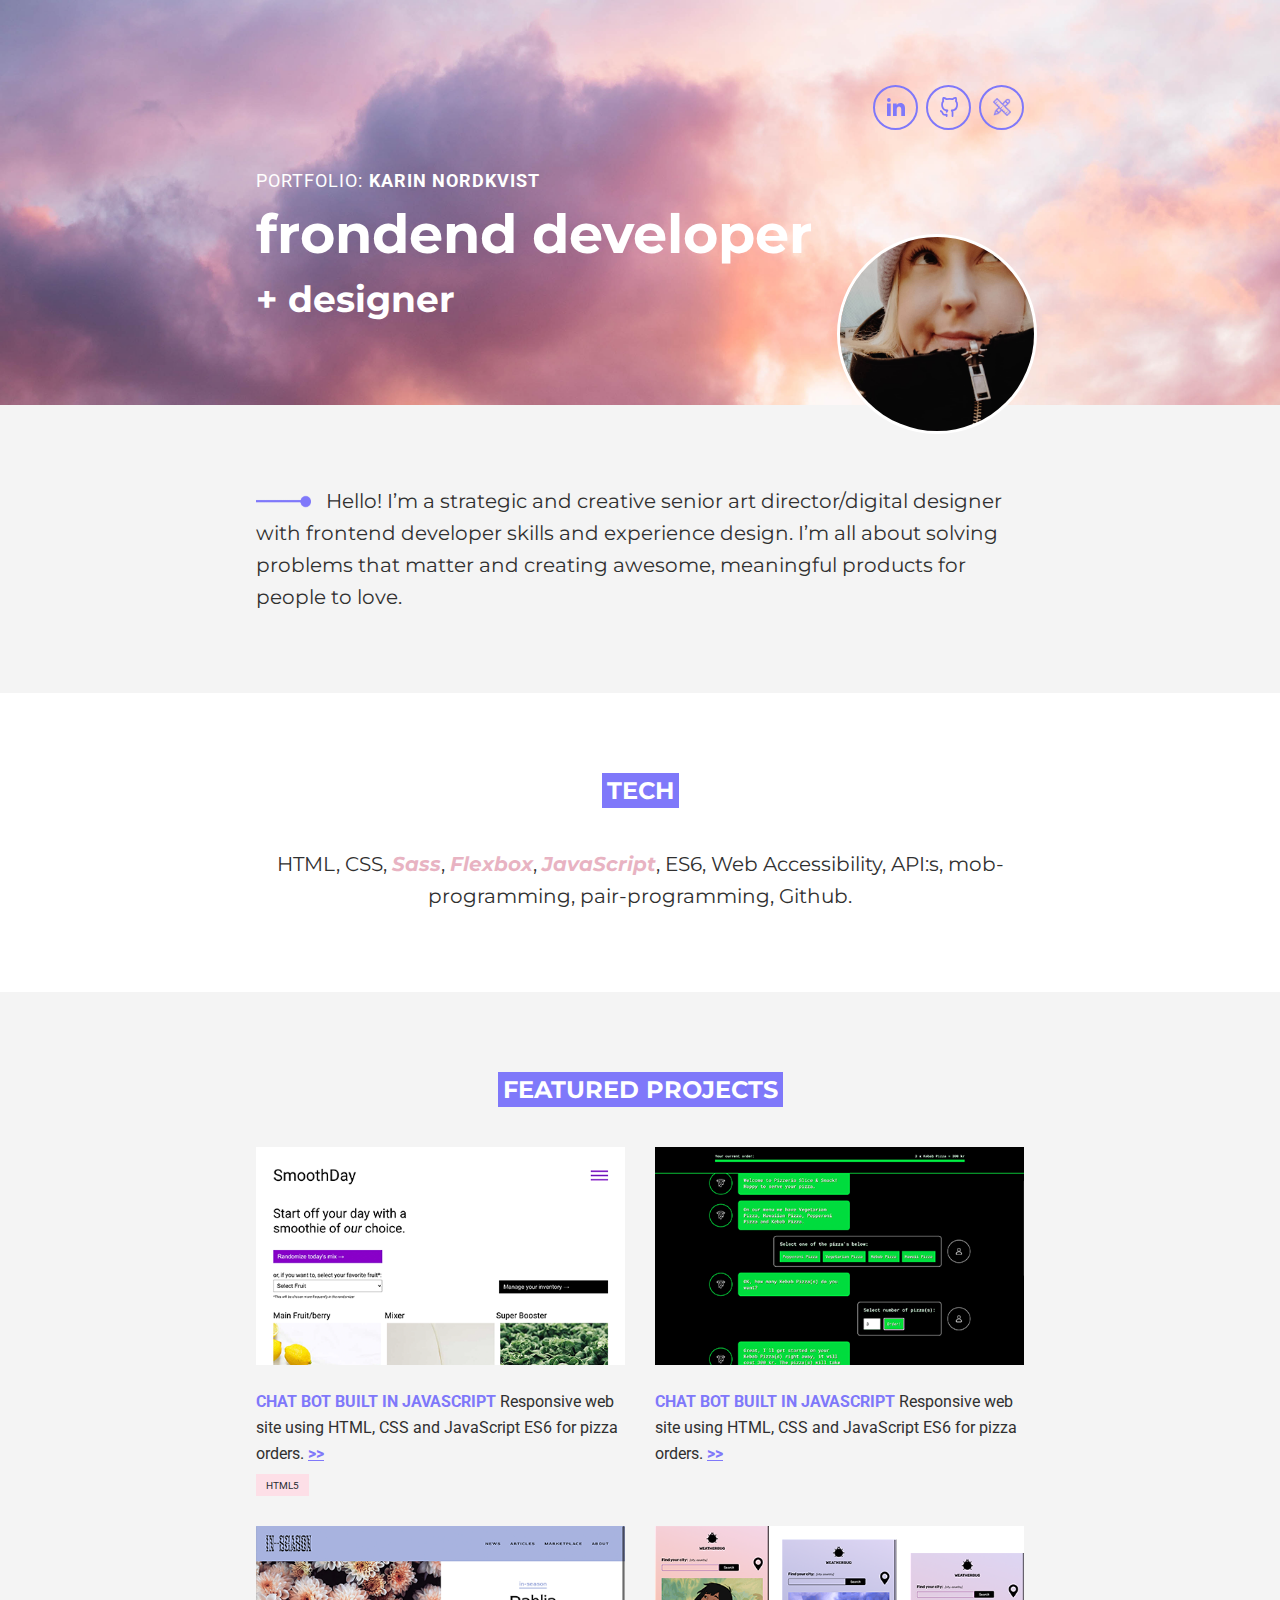
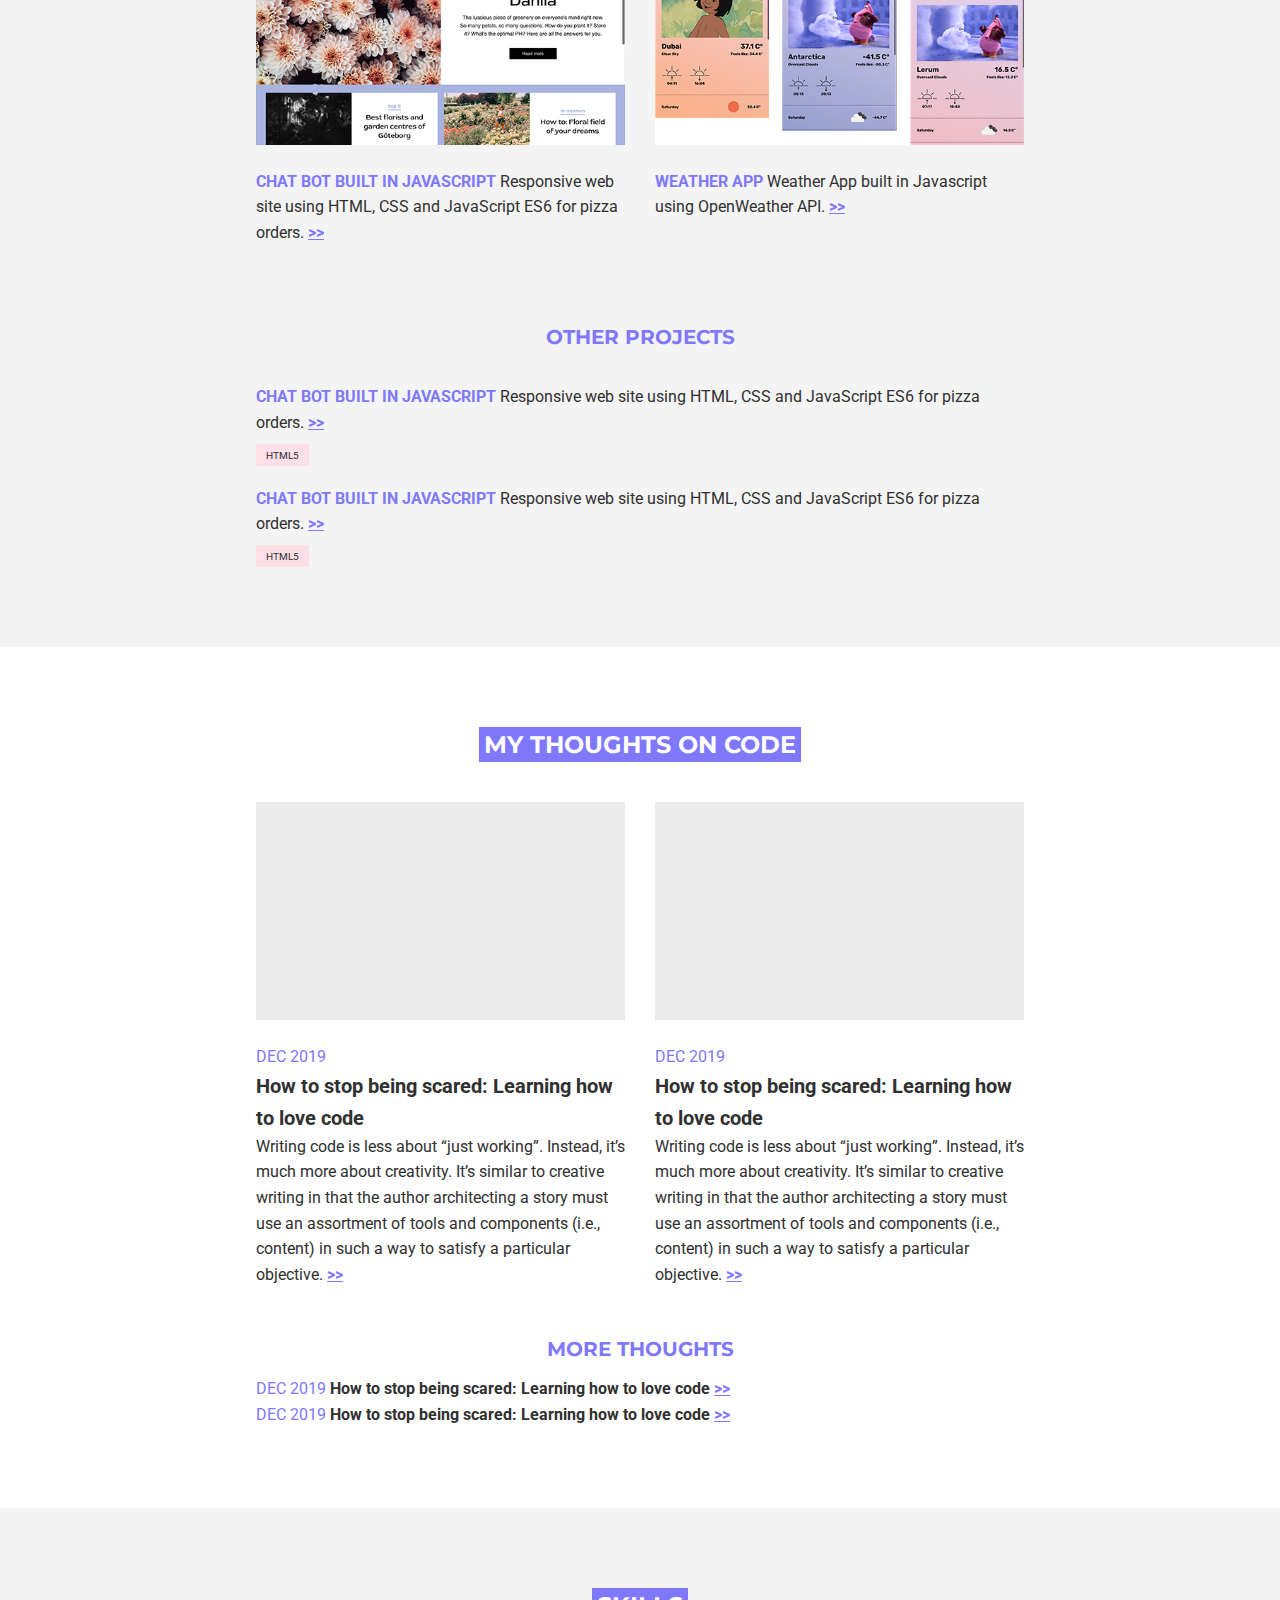
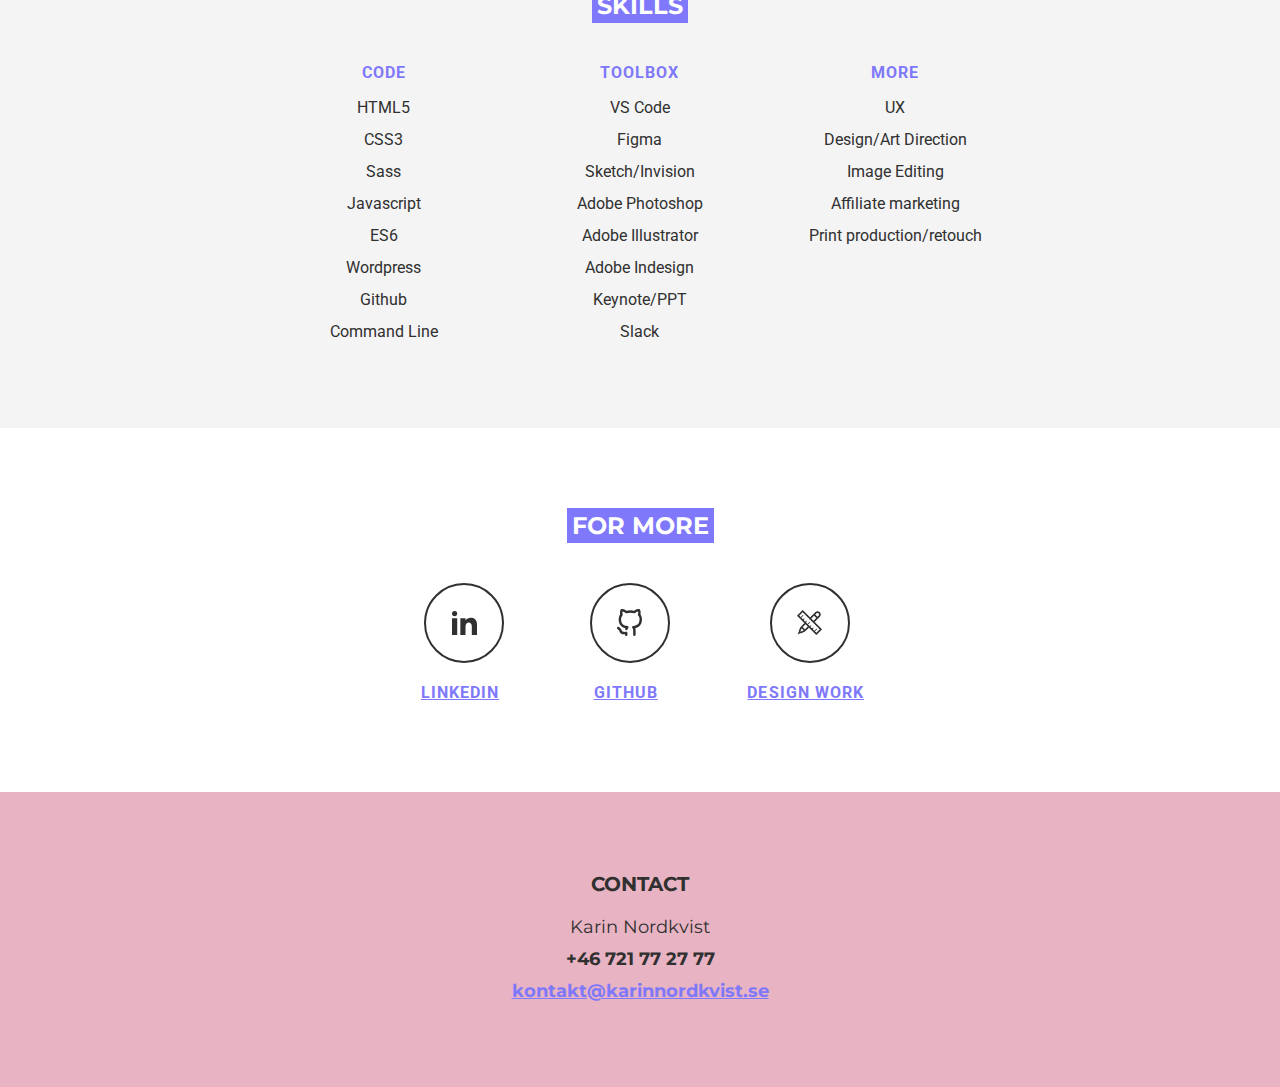
==== commit c12a1c48: "Added blue icons. Started on JS: Array created" ====
--- a/index.html
+++ b/index.html
@@ -24,13 +24,13 @@
         </section>
         <section class="header--icons">
           <div class="icon">
-            <img src="./images/linkedin.svg" alt="Linkedin logo" />
+            <img src="./images/linkedin-blue.svg" alt="Linkedin logo" />
           </div>
           <div class="icon">
-            <img src="./images/github.svg" alt="Github logo" />
+            <img src="./images/github-blue.svg" alt="Github logo" />
           </div>
           <div class="icon">
-            <img src="./images/stackoverflow.svg" alt="StackOverflow logo" />
+            <img src="./images/design-portfolio-blue.png" alt="Design Portfolio logo" />
           </div>
         </section>
       </div>
@@ -225,10 +225,10 @@
             <h5 class="for-more--header">Github</h5>
             </article>
         </a>    
-        <a href="https://stackoverflow.com/users/13311706/karin-nordkvist" target="_blank" rel="noopener" rel="noreferrer">
+        <a href="https://karinnordkvist.se" target="_blank" rel="noopener" rel="noreferrer">
             <article class="stackoverflow">
-            <div class="icon--red"><img src="./images/stackoverflow-gray.svg" alt="StackOverflow logo" /></div>
-            <h5 class="for-more--header">StackOverflow</h5>
+            <div class="icon--red"><img src="./images/design-portfolio-gray.png" alt="Design Portfolio logo" /></div>
+            <h5 class="for-more--header">Design work</h5>
             </article>
         </a>
       </div>
@@ -238,8 +238,8 @@
     <section class="contact field">
       <h3 class="contact--header subheading">Contact</h3>
       <p class="contact--info">Karin Nordkvist</p>
-      <p class="contact--info">+46 721 77 27 77</p>
-      <p class="contact--info">kontakt@karinnordkvist.se</p>
+      <p class="contact--info"><a class="mobile" href="+46721772777">+46 721 77 27 77</a><span class="desktop">+46 721 77 27 77</span></p>
+      <p class="contact--info"><a href="http://karinnordkvist">kontakt@karinnordkvist.se</p></a>
     </section>
 
     <script src="./files/script.js"></script>
--- a/style.css
+++ b/style.css
@@ -74,6 +74,10 @@
 
 .pink {
   color: #e8b3c2;
+}
+
+.mobile {
+  display: none;
 }
 
 /* ----------------------------- HEADER -----------------------------  */
@@ -110,7 +114,6 @@
 
 .introtext--title {
   font-weight: 700;
-  width: 70%;
   font-size: 54px;
   text-transform: lowercase;
   color: #fff;
@@ -132,7 +135,7 @@
 .icon {
   width: 45px;
   height: 45px;
-  border: 2px solid #fff;
+  border: 2px solid #7f78fa;
   border-radius: 50%;
   margin-left: 8px;
   display: flex;
@@ -370,4 +373,14 @@
   font-weight: 400;
 }
 
+@media (max-width: 800px) {
+  .desktop {
+    display: none;
+  }
+
+  .mobile {
+    display: block;
+  }
+}
+
 /*# sourceMappingURL=style.css.map */
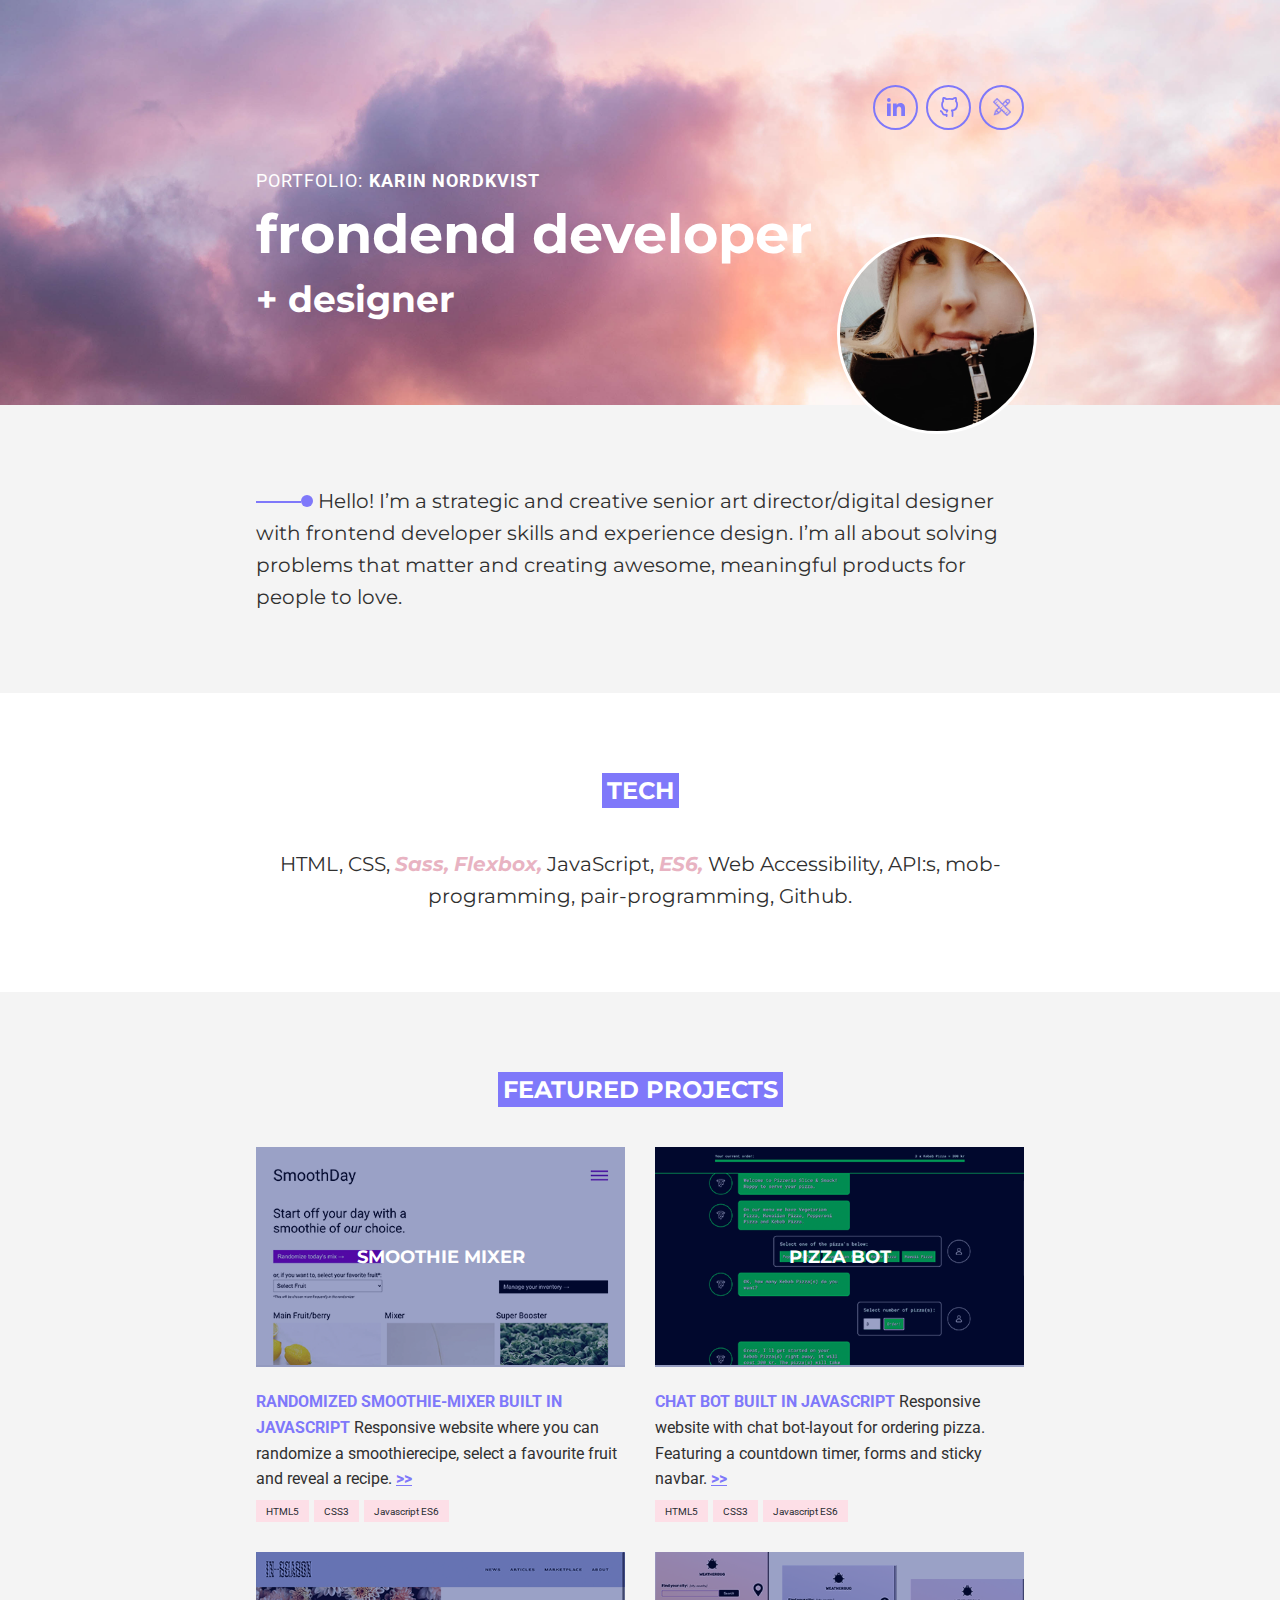
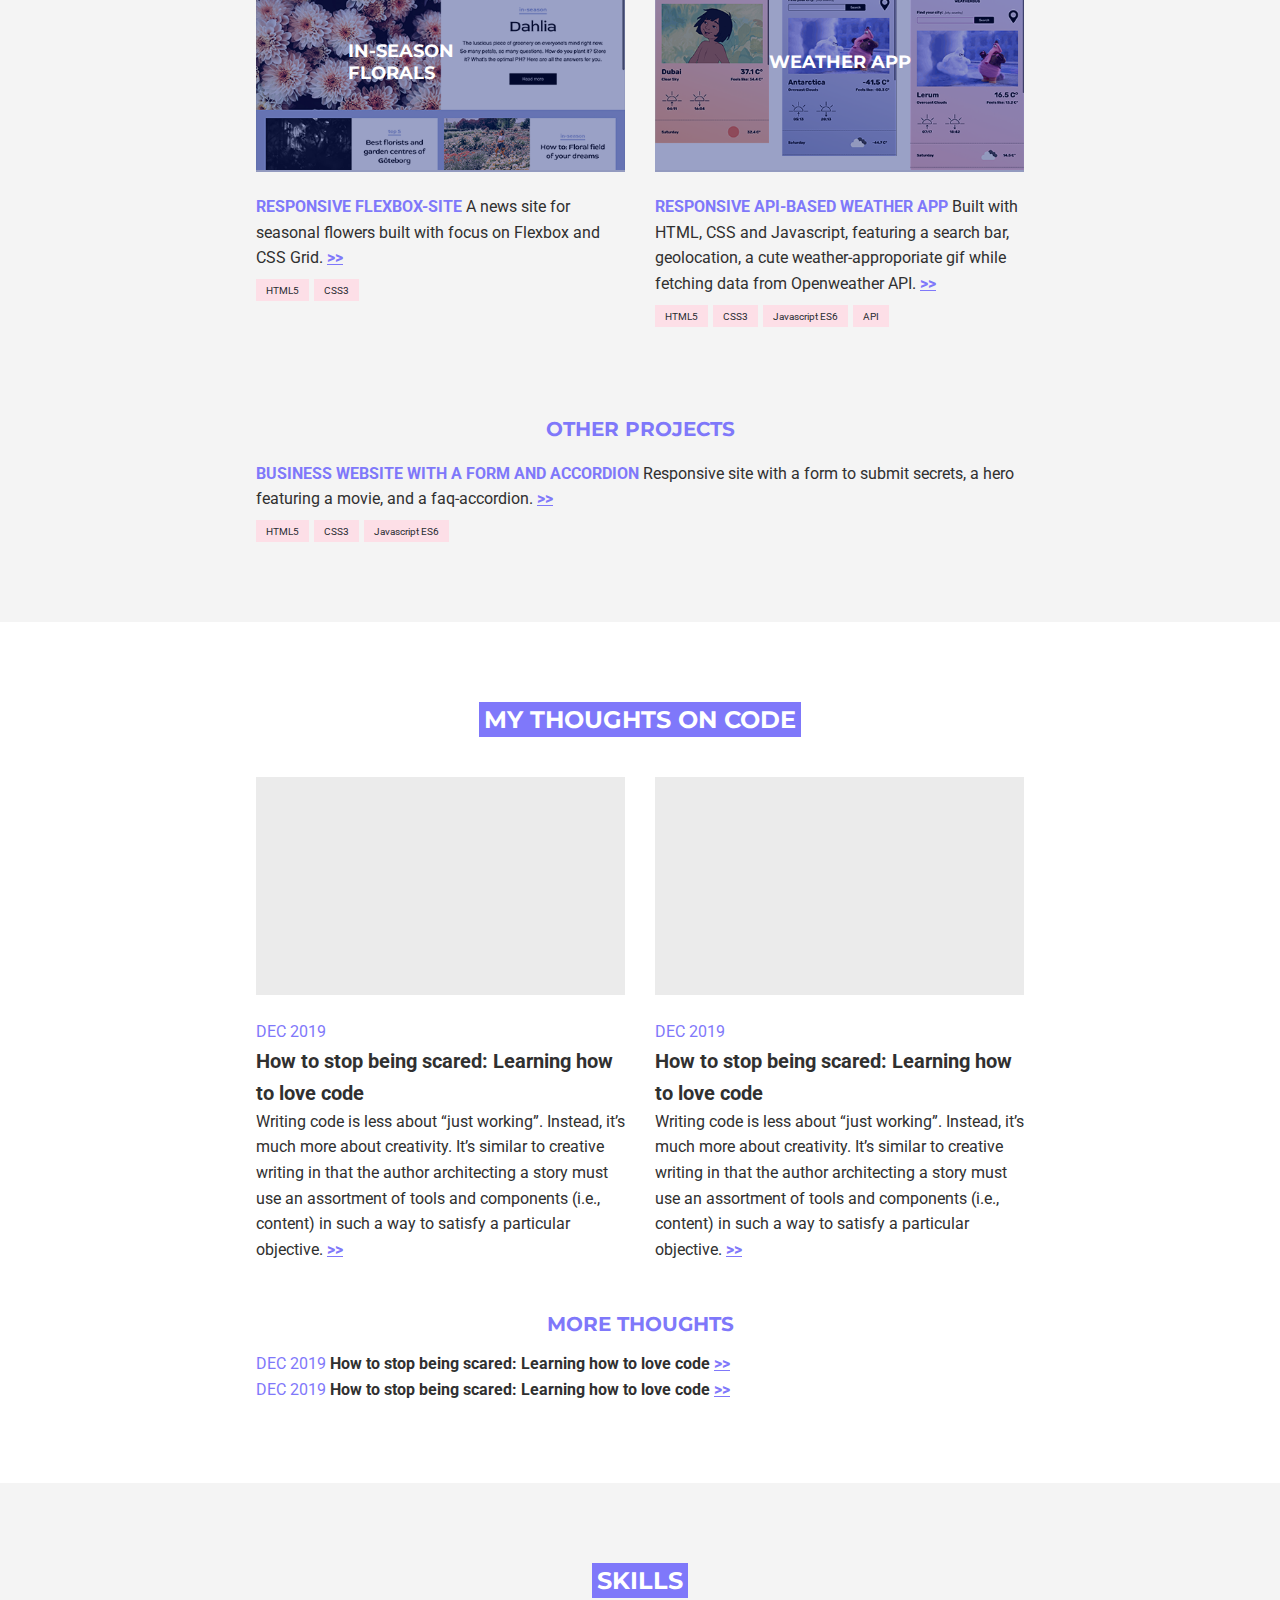
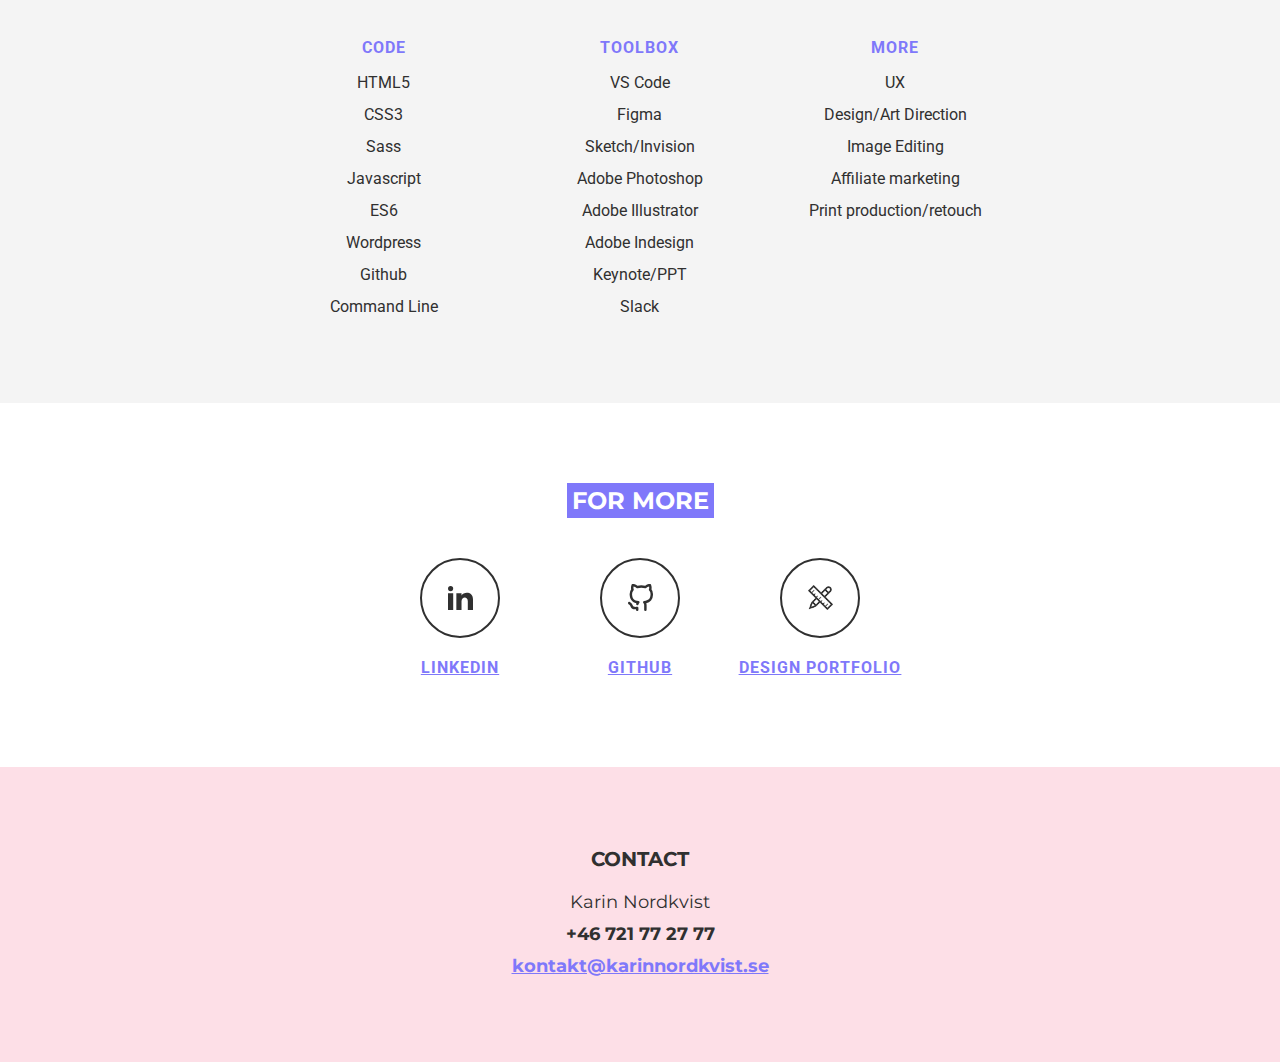
==== commit d351a204: "Fixed the selected projects-section and other small bits" ====
--- a/index.html
+++ b/index.html
@@ -42,17 +42,13 @@
       alt="Portrait of Karin"
     />
 
-    <!-- <div class="stroke-circle--wrapper">
-        <div class="stroke-circle">
-            <div class="stroke"></div>
-            <div class="circle"></div>
-        </div>
-    </div> -->
-
+
+    <!-- <img class="hello--img" src="./images/pin-blue.png" alt="Decorative symbol before the text" /> -->
     <!------------------ HELLO ------------------>
     <section class="hello field gray">
       <p class="hello--text">
-        <img class="hello--img" src="./images/pin-blue.png" alt="Decorative symbol before the text" />Hello! I’m a strategic and creative senior art director/digital designer
+        <span class="stroke"></span><span class="circle"></span>
+        Hello! I’m a strategic and creative senior art director/digital designer
         with frontend developer skills and experience design. I’m all about
         solving problems that matter and creating awesome, meaningful products
         for people to love.
@@ -61,85 +57,96 @@
     
     <!------------------ TECH ------------------>
     <section class="tech field">
-      <h2 class="tech--header heading">Tech</h2>
+      <h2 class="heading">Tech</h2>
       <p class="tech--text">
-        HTML, CSS, <span class="bold-italic pink">Sass</span>, <span class="bold-italic pink">Flexbox</span>, <span class="bold-italic pink">JavaScript</span>, ES6, Web Accessibility, API:s, mob-programming,
+        HTML, CSS, <span class="bold-italic pink">Sass,</span> <span class="bold-italic pink">Flexbox,</span> JavaScript, <span class="bold-italic pink">ES6,</span> Web Accessibility, API:s, mob-programming,
         pair-programming, Github.
       </p>
     </section>
 
     <!-------------- FEATURED PROJECTS -------------->
-    <!-- TODO: Make this section JS-based -->
     <section class="featured-projects field gray">
-      <h2 class="featured-projects--header heading">Featured Projects</h2>
+      <h2 class="heading">Featured Projects</h2>
       <div class="featured-projects--wrapper">
-          <article class="featured-1">
-            <img src="./images/karin-nordkvist-smoothday.png" alt="Image of Smooth Day Website" class="featured-1--img">
+          <!-- FEATURED 1 -->
+          <article class="featured-1 featured">
+            <div class="featured--img--wrapper">
+                <img src="./images/karin-nordkvist-smoothday.png" alt="Image of Smooth Day Website" class="featured--img">
+                <div class="featured--img--box"><p class="featured--img--title">Smoothie Mixer</p></div>
+            </div>
+            <p class="featured--text">
+                <span class="featured--title">Randomized smoothie-mixer built in Javascript</span>  
+                Responsive website where you can randomize a smoothierecipe, select a favourite fruit and reveal a recipe. <a href="https://smoothday.netlify.app" target="_blank" rel="noopener" rel="noreferrer">>></a>
+            </p>
+            <div class="codebox">HTML5</div><div class="codebox">CSS3</div><div class="codebox">Javascript ES6</div>
+          </article>
+          <!-- FEATURED 2 -->
+          <article class="featured-2 featured">
+            <div class="featured--img--wrapper">
+                <img src="./images/karin-nordkvist-pizza.png" alt="Image of Pizzabot-website" class="featured--img">
+                <div class="featured--img--box"><p class="featured--img--title">Pizza bot</p></div>
+            </div>
             <p class="featured--text">
                 <span class="featured--title">Chat bot built in Javascript</span>  
-                Responsive web site using HTML, CSS and JavaScript ES6 for pizza orders. <a href="">>></a>
-            </p>
-            <div class="codebox">HTML5</div>
-          </article>
-          <article class="featured-2">
-            <img src="./images/karin-nordkvist-pizza.png" alt="Image of Pizzabot-website" class="featured-2--img">
-            <p class="featured--text">
-                <span class="featured--title">Chat bot built in Javascript</span>  
-                Responsive web site using HTML, CSS and JavaScript ES6 for pizza orders. <a href="">>></a>
-            </p>
-          </article>
-          <article class="featured-3">
-            <img src="./images/karin-nordkvist-inseason.png" alt="Image of Inseason website" class="featured-1--img">
-            <p class="featured--text">
-                <span class="featured--title">Chat bot built in Javascript</span>  
-                Responsive web site using HTML, CSS and JavaScript ES6 for pizza orders. <a href="">>></a>
-            </p>
-          </article>
-          <article class="featured-4">
-            <img src="./images/karin-nordkvist-weatherbug3.png" alt="Image of Weatherbug website" class="featured-1--img">
-            <p class="featured--text">
-                <span class="featured--title">Weather App</span>  
-                Weather App built in Javascript using OpenWeather API. <a href="">>></a>
-            </p>
-          </article>
-      </div>
-
-      <!-- More featured projects -->
-      <h3 class="featured-projects--subhead subheading">Other Projects</h3>
-      <div class="other-projects--wrapper">
-        <div class="other-projects--project-wrapper">
-            <p class="featured--text">
-            <span class="featured--title">Chat bot built in Javascript</span>  
-            Responsive web site using HTML, CSS and JavaScript ES6 for pizza orders. <a href="">>></a>
-            </p>
-            <div class="codebox">HTML5</div>
-        </div>
-        <div class="other-projects--project-wrapper">
-            <p class="featured--text">
-            <span class="featured--title">Chat bot built in Javascript</span>  
-            Responsive web site using HTML, CSS and JavaScript ES6 for pizza orders. <a href="">>></a>
-            </p>
-            <div class="codebox">HTML5</div>
-        </div>
-      </div>
+                Responsive website with chat bot-layout for ordering pizza. Featuring a countdown timer, forms and sticky navbar. <a href="https://pizzeria-sliceandsnack-bot.netlify.app/" target="_blank" rel="noopener" rel="noreferrer">>></a>
+            </p>
+            <div class="codebox">HTML5</div><div class="codebox">CSS3</div><div class="codebox">Javascript ES6</div>
+          </article>
+          <!-- FEATURED 3 -->
+          <article class="featured-3 featured">
+            <div class="featured--img--wrapper">
+                <img src="./images/karin-nordkvist-inseason.png" alt="Image of Inseason website" class="featured--img">
+                <div class="featured--img--box"><p class="featured--img--title">In-season florals</p></div>
+            </div>
+            <p class="featured--text">
+                <span class="featured--title">Responsive flexbox-site</span>  
+                A news site for seasonal flowers built with focus on Flexbox and CSS Grid. <a href="https://in-season-florals.netlify.app" target="_blank" rel="noopener" rel="noreferrer">>></a>
+            </p>
+            <div class="codebox">HTML5</div><div class="codebox">CSS3</div>
+          </article>
+          <!-- FEATURED 4 -->
+          <article class="featured-4 featured">
+            <div class="featured--img--wrapper">
+                <img src="./images/karin-nordkvist-weatherbug3.png" alt="Image of Weatherbug website" class="featured--img">
+                <div class="featured--img--box"><p class="featured--img--title">Weather App</p></div>
+            </div>
+            <p class="featured--text">
+                <span class="featured--title">Responsive API-based weather app</span>  
+                Built with HTML, CSS and Javascript, featuring a search bar, geolocation, a cute weather-approporiate gif while fetching data from Openweather API. <a href="https://weatherbug.netlify.app" target="_blank" rel="noopener" rel="noreferrer">>></a>
+                <div class="codebox">HTML5</div><div class="codebox">CSS3</div><div class="codebox">Javascript ES6</div><div class="codebox">API</div>
+            </p>
+          </article>
+      </div>
+
+        <!-- More featured projects -->
+        <article class="featured--other-projects">
+            <h3 class="subheading">Other Projects</h3>
+                <div class="other-projects--project-wrapper">
+                    <p class="featured--text">
+                    <span class="featured--title">Business website with a form and accordion</span>  
+                    Responsive site with a form to submit secrets, a hero featuring a movie, and a faq-accordion. <a href="https://secretsanonymous.netlify.app/" target="_blank" rel="noopener" rel="noreferrer">>></a>
+                    </p>
+                    <div class="codebox">HTML5</div><div class="codebox">CSS3</div><div class="codebox">Javascript ES6</div>
+                </div>
+        </article>
     </section>
 
     <!------------------ THOUGHTS ------------------>
     <section class="thoughts field">
-      <h2 class="thoughts--heading heading">My thoughts on code</h2>
+      <h2 class="heading">My thoughts on code</h2>
 
       <article class="thoughts--wrapper">
-        <div class="thoughts--one">
-          <img class="thoughts--img" src="./images/placeholder.png" alt="Placeholding image" />
-          <p class="thoughts--date">Dec 2019</p>
-          <h4 class="thoughts--header">How to stop being scared: Learning how to love code</h4>
-          <p class="thoughts--text">Writing code is less about “just working”. Instead, it’s much more about creativity. It’s similar to creative writing in that the author architecting a story must use an assortment of tools and components (i.e., content) in such a way to satisfy a particular objective. <a href="">>></a></p>
+        <div class="thought">
+          <img class="thought--img" src="./images/placeholder.png" alt="Placeholding image" />
+          <p class="thought--date">Dec 2019</p>
+          <h4 class="thought--header">How to stop being scared: Learning how to love code</h4>
+          <p class="thought--text">Writing code is less about “just working”. Instead, it’s much more about creativity. It’s similar to creative writing in that the author architecting a story must use an assortment of tools and components (i.e., content) in such a way to satisfy a particular objective. <a href="">>></a></p>
         </div>
-        <div class="thoughts--two">
-          <img class="thoughts--img" src="./images/placeholder.png" alt="Placeholding image" />
-          <p class="thoughts--date">Dec 2019</p>
-          <h4 class="thoughts--header">How to stop being scared: Learning how to love code</h4>
-          <p class="thoughts--text">Writing code is less about “just working”. Instead, it’s much more about creativity. It’s similar to creative writing in that the author architecting a story must use an assortment of tools and components (i.e., content) in such a way to satisfy a particular objective. <a href="">>></a></p>
+        <div class="thought">
+          <img class="thought--img" src="./images/placeholder.png" alt="Placeholding image" />
+          <p class="thought--date">Dec 2019</p>
+          <h4 class="thought--header">How to stop being scared: Learning how to love code</h4>
+          <p class="thought--text">Writing code is less about “just working”. Instead, it’s much more about creativity. It’s similar to creative writing in that the author architecting a story must use an assortment of tools and components (i.e., content) in such a way to satisfy a particular objective. <a href="">>></a></p>
         </div>
       </article>
 
@@ -215,20 +222,20 @@
       <div class="for-more--wrapper">
         <a href="https://www.linkedin.com/in/karin-nordkvist/" target="_blank" rel="noopener" rel="noreferrer">
             <article class="linkedin">
-            <div class="icon--red"><img src="./images/linkedin-gray.svg" alt="Linkedin logo" /></div>
-            <h5 class="for-more--header">LinkedIn</h5>
+            <div class="icon--gray"><img src="./images/linkedin-gray.svg" alt="Linkedin logo" /></div>
+            <h5 class="for-more--title">LinkedIn</h5>
             </article>
         </a>
         <a href="https://github.com/karinnordkvist" target="_blank" rel="noopener" rel="noreferrer">
             <article class="github">
-            <div class="icon--red"><img src="./images/github-gray.svg" alt="Github logo" /></div>
-            <h5 class="for-more--header">Github</h5>
+            <div class="icon--gray"><img src="./images/github-gray.svg" alt="Github logo" /></div>
+            <h5 class="for-more--title">Github</h5>
             </article>
         </a>    
         <a href="https://karinnordkvist.se" target="_blank" rel="noopener" rel="noreferrer">
             <article class="stackoverflow">
-            <div class="icon--red"><img src="./images/design-portfolio-gray.png" alt="Design Portfolio logo" /></div>
-            <h5 class="for-more--header">Design work</h5>
+            <div class="icon--gray"><img src="./images/design-portfolio-gray.png" alt="Design Portfolio logo" /></div>
+            <h5 class="for-more--title">Design portfolio</h5>
             </article>
         </a>
       </div>
--- a/style.css
+++ b/style.css
@@ -38,6 +38,7 @@
   text-transform: uppercase;
   margin-bottom: 15px;
   color: #7f78fa;
+  text-align: center;
 }
 
 h5 {
@@ -158,6 +159,32 @@
 }
 
 /* ----------------------------- HELLO -----------------------------  */
+.stroke-circle--wrapper {
+  display: inline;
+}
+
+.stroke-circle {
+  display: flex;
+  align-items: center;
+}
+
+.stroke {
+  width: 45px;
+  height: 2px;
+  background: #7f78fa;
+  display: inline-block;
+  margin-bottom: 5px;
+}
+
+.circle {
+  width: 12px;
+  height: 12px;
+  border-radius: 50%;
+  background: #7f78fa;
+  display: inline-block;
+  margin-bottom: 1px;
+}
+
 .hello--img {
   width: 55px;
   margin-right: 15px;
@@ -192,16 +219,38 @@
   row-gap: 30px;
 }
 
-.featured-1--img,
-.featured-2--img {
+.featured--img--wrapper {
+  position: relative;
+}
+
+.featured--img {
   width: 100%;
 }
 
-.featured-1--img:hover,
-.featured-2--img:hover {
-  background: #021371 0% 0% no-repeat padding-box;
-  opacity: 0.38;
-  cursor: pointer;
+.featured--img--box {
+  position: absolute;
+  top: 0;
+  background: rgba(2, 19, 113, 0.4);
+  background-size: cover;
+  width: 100%;
+  height: 99%;
+}
+
+.featured--img--box:hover {
+  background: rgba(2, 19, 113, 0);
+}
+.featured--img--box:hover .featured--img--title {
+  display: none;
+}
+
+.featured--img--title {
+  position: absolute;
+  top: 50%;
+  left: 50%;
+  transform: translate(-50%, -50%);
+  font-size: 18px;
+  text-transform: uppercase;
+  color: #fff;
 }
 
 .featured--title {
@@ -221,7 +270,7 @@
 
 .codebox {
   padding: 6px 10px 5px 10px;
-  margin-top: 8px;
+  margin: 8px 5px 0 0;
   background: #fddfe7;
   color: #2b2e34;
   display: inline-block;
@@ -230,7 +279,8 @@
   font-size: 10px;
 }
 
-.other-projects--wrapper {
+.featured--other-projects {
+  margin-top: 40px;
   width: 60vw;
 }
 
@@ -244,12 +294,12 @@
   row-gap: 30px;
 }
 
-.thoughts--img {
+.thought--img {
   width: 100%;
   margin-bottom: 20px;
 }
 
-.thoughts--date,
+.thought--date,
 .more-thoughts--date {
   font-family: "Roboto", sans-serif;
   font-weight: 400;
@@ -260,13 +310,13 @@
   text-transform: uppercase;
 }
 
-.thoughts--header {
+.thought--header {
   font-family: "Roboto", sans-serif;
   font-size: 20px;
   line-height: 1.6;
 }
 
-.thoughts--text {
+.thought--text {
   font-family: "Roboto", sans-serif;
   font-size: 16px;
   line-height: 1.6;
@@ -319,10 +369,9 @@
   display: flex;
   align-items: flex-end;
   justify-content: space-between;
-  width: 35vw;
-}
-
-.for-more--header {
+}
+
+.for-more--title {
   font-weight: 700;
 }
 
@@ -333,14 +382,15 @@
   align-items: center;
   justify-content: center;
   flex-direction: column;
-}
-
-.icon--red {
+  width: 180px;
+}
+
+.icon--gray {
   width: 80px;
   height: 80px;
   border: 2px solid #303030;
   border-radius: 50%;
-  margin: 0 0 20px 8px;
+  margin: 0 0 20px 0;
   display: flex;
   align-items: center;
   justify-content: center;
@@ -359,7 +409,7 @@
 
 /* ----------------------------- CONTACT -----------------------------  */
 .contact {
-  background: #e8b3c2;
+  background: #fddfe7;
   color: #303030;
 }
 
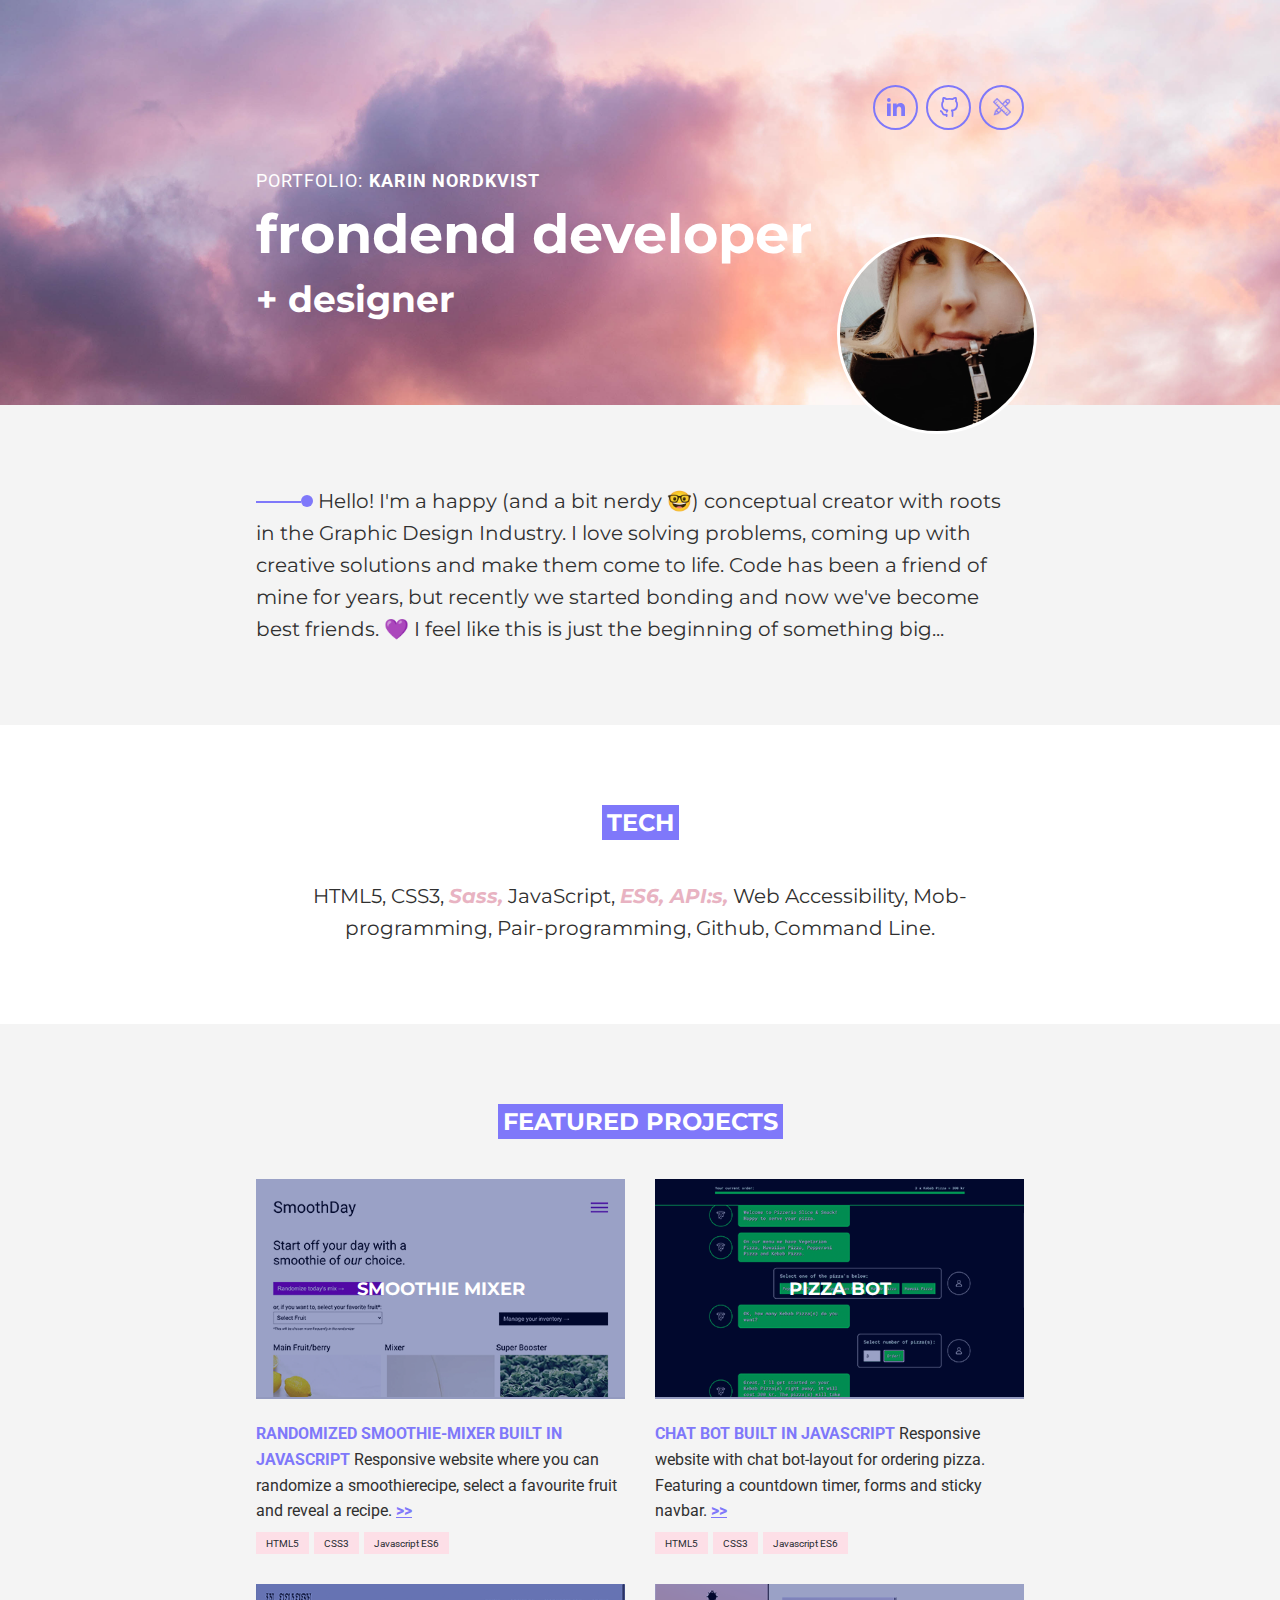
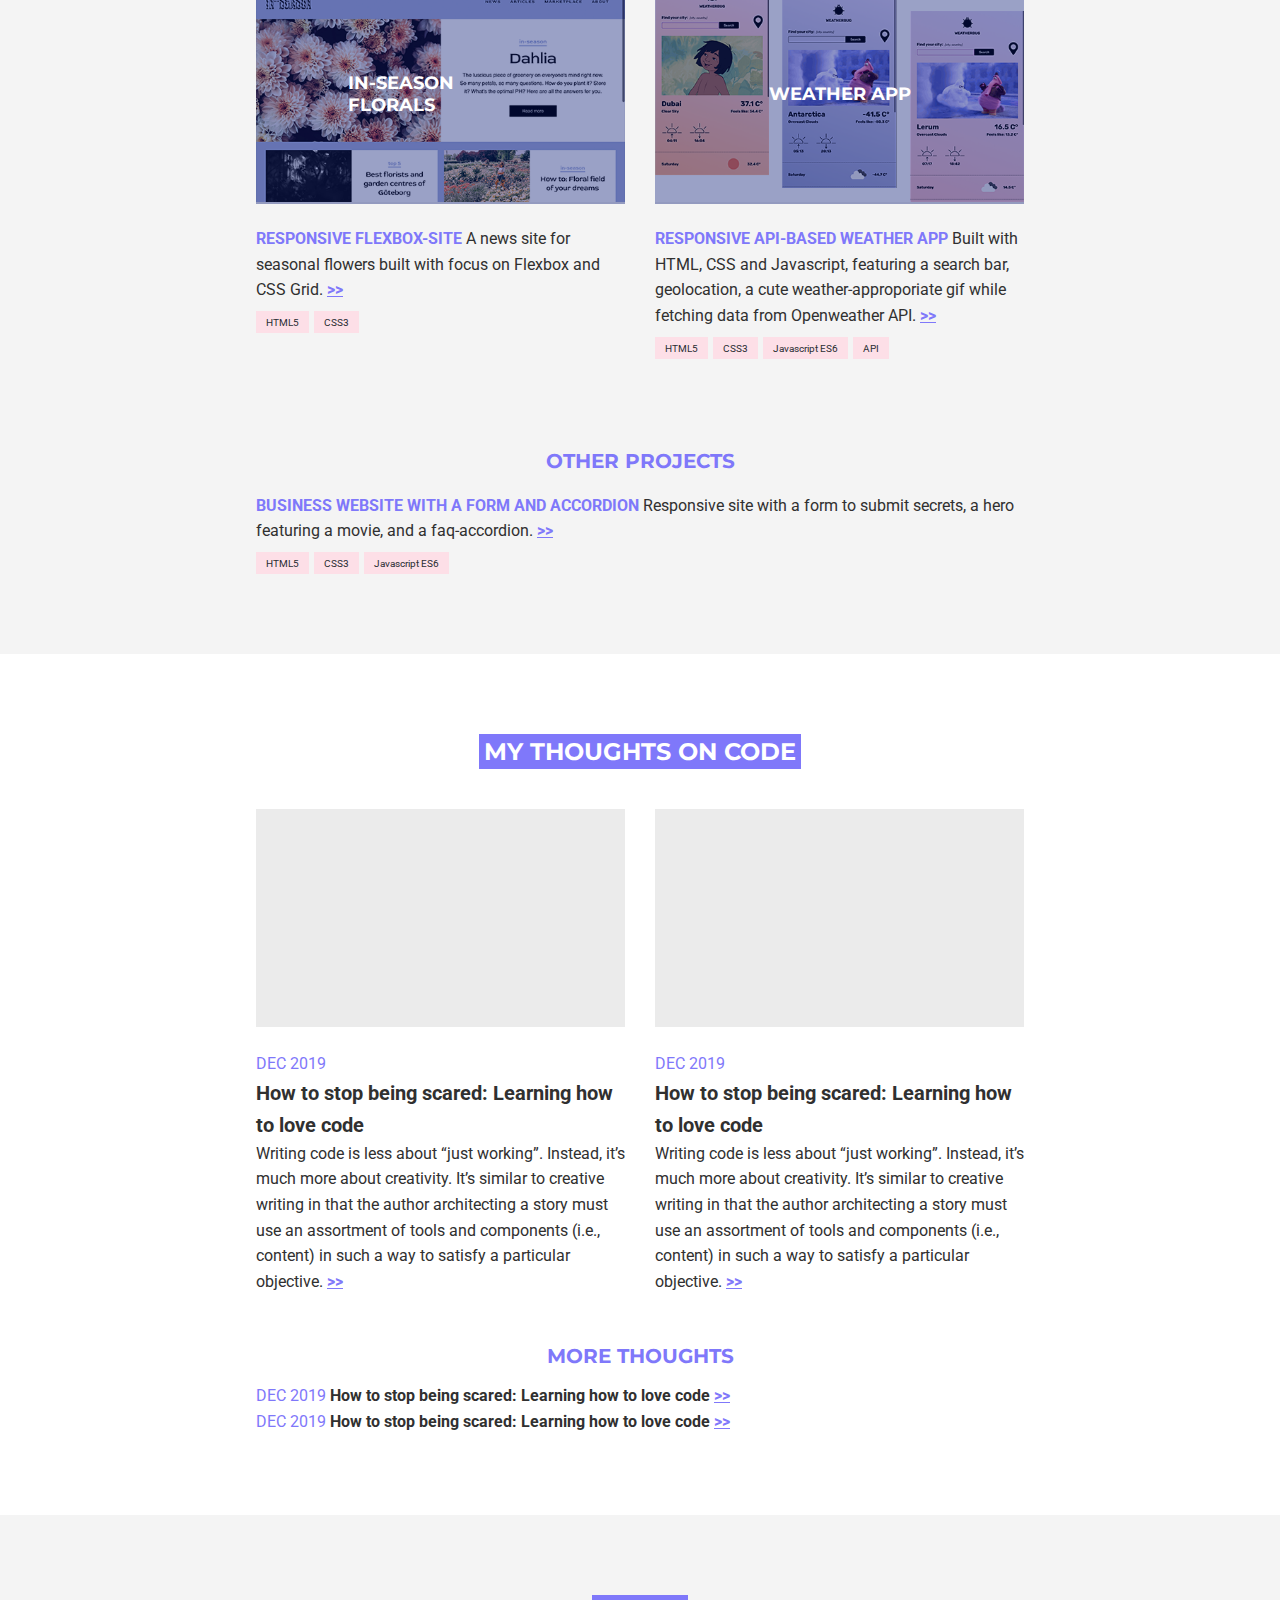
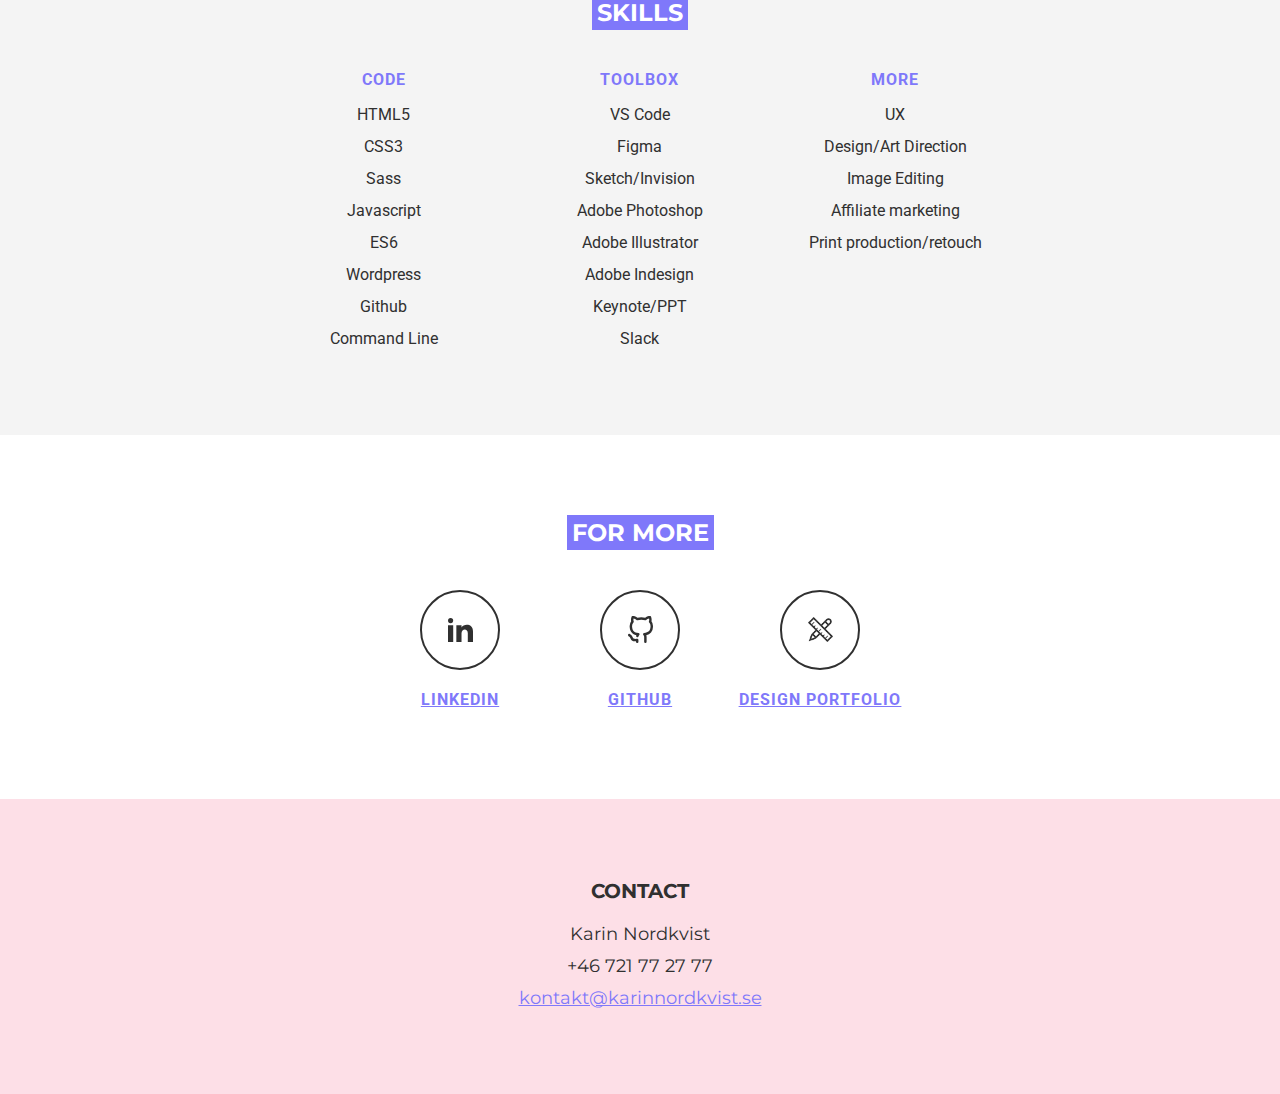
==== commit 32c5ca19: "Added hello-text" ====
--- a/index.html
+++ b/index.html
@@ -3,14 +3,15 @@
   <head>
     <meta charset="UTF-8" />
     <meta name="viewport" content="width=device-width, initial-scale=1.0" />
+    <meta name="description" content="Portfolio of a Frontend Developer to-be." />
     <meta property="og:title" content="Karin Nordkvist - Frontend Developer/Designer" />
     <meta property="og:description" content="Portfolio of a Frontend Developer to-be." />
-    <meta name="description" content="Portfolio of a Frontend Developer to-be." />
     <meta property="og:url" content="https://karinnordkvist.se/" />
     <meta property="og:site_name" content="Karin Nordkvist Portfolio" />
     <meta property="og:image" content="./images/karin-nordkvist-og-image.jpg" />
     <title>Karin Nordkvist - Frontend Developer</title>
     <link rel="stylesheet" href="./style.css" />
+    <link rel="icon" type="image/png" href="./images/karin.png">
   </head>
   <body>
     <header class="header">
@@ -42,16 +43,15 @@
       alt="Portrait of Karin"
     />
 
-
-    <!-- <img class="hello--img" src="./images/pin-blue.png" alt="Decorative symbol before the text" /> -->
     <!------------------ HELLO ------------------>
     <section class="hello field gray">
       <p class="hello--text">
         <span class="stroke"></span><span class="circle"></span>
-        Hello! I’m a strategic and creative senior art director/digital designer
-        with frontend developer skills and experience design. I’m all about
-        solving problems that matter and creating awesome, meaningful products
-        for people to love.
+        Hello! I'm a happy (and a bit nerdy &#129299;) conceptual creator with roots in the Graphic 
+        Design Industry. I love solving problems, coming up with creative solutions and make them 
+        come to life. Code has been a friend of mine for years, but recently we started bonding and 
+        now we've become best friends. &#128156; I feel like this is just the beginning of something 
+        big...
       </p>
     </section>
     
@@ -59,8 +59,9 @@
     <section class="tech field">
       <h2 class="heading">Tech</h2>
       <p class="tech--text">
-        HTML, CSS, <span class="bold-italic pink">Sass,</span> <span class="bold-italic pink">Flexbox,</span> JavaScript, <span class="bold-italic pink">ES6,</span> Web Accessibility, API:s, mob-programming,
-        pair-programming, Github.
+        HTML5, CSS3, <span class="bold-italic pink">Sass,</span> JavaScript, 
+        <span class="bold-italic pink">ES6, API:s,</span> Web Accessibility, Mob-programming,
+        Pair-programming, Github, Command Line.
       </p>
     </section>
 
--- a/style.css
+++ b/style.css
@@ -422,6 +422,10 @@
   font-size: 18px;
   font-weight: 400;
 }
+.contact--info .desktop,
+.contact--info a {
+  font-weight: 400;
+}
 
 @media (max-width: 800px) {
   .desktop {
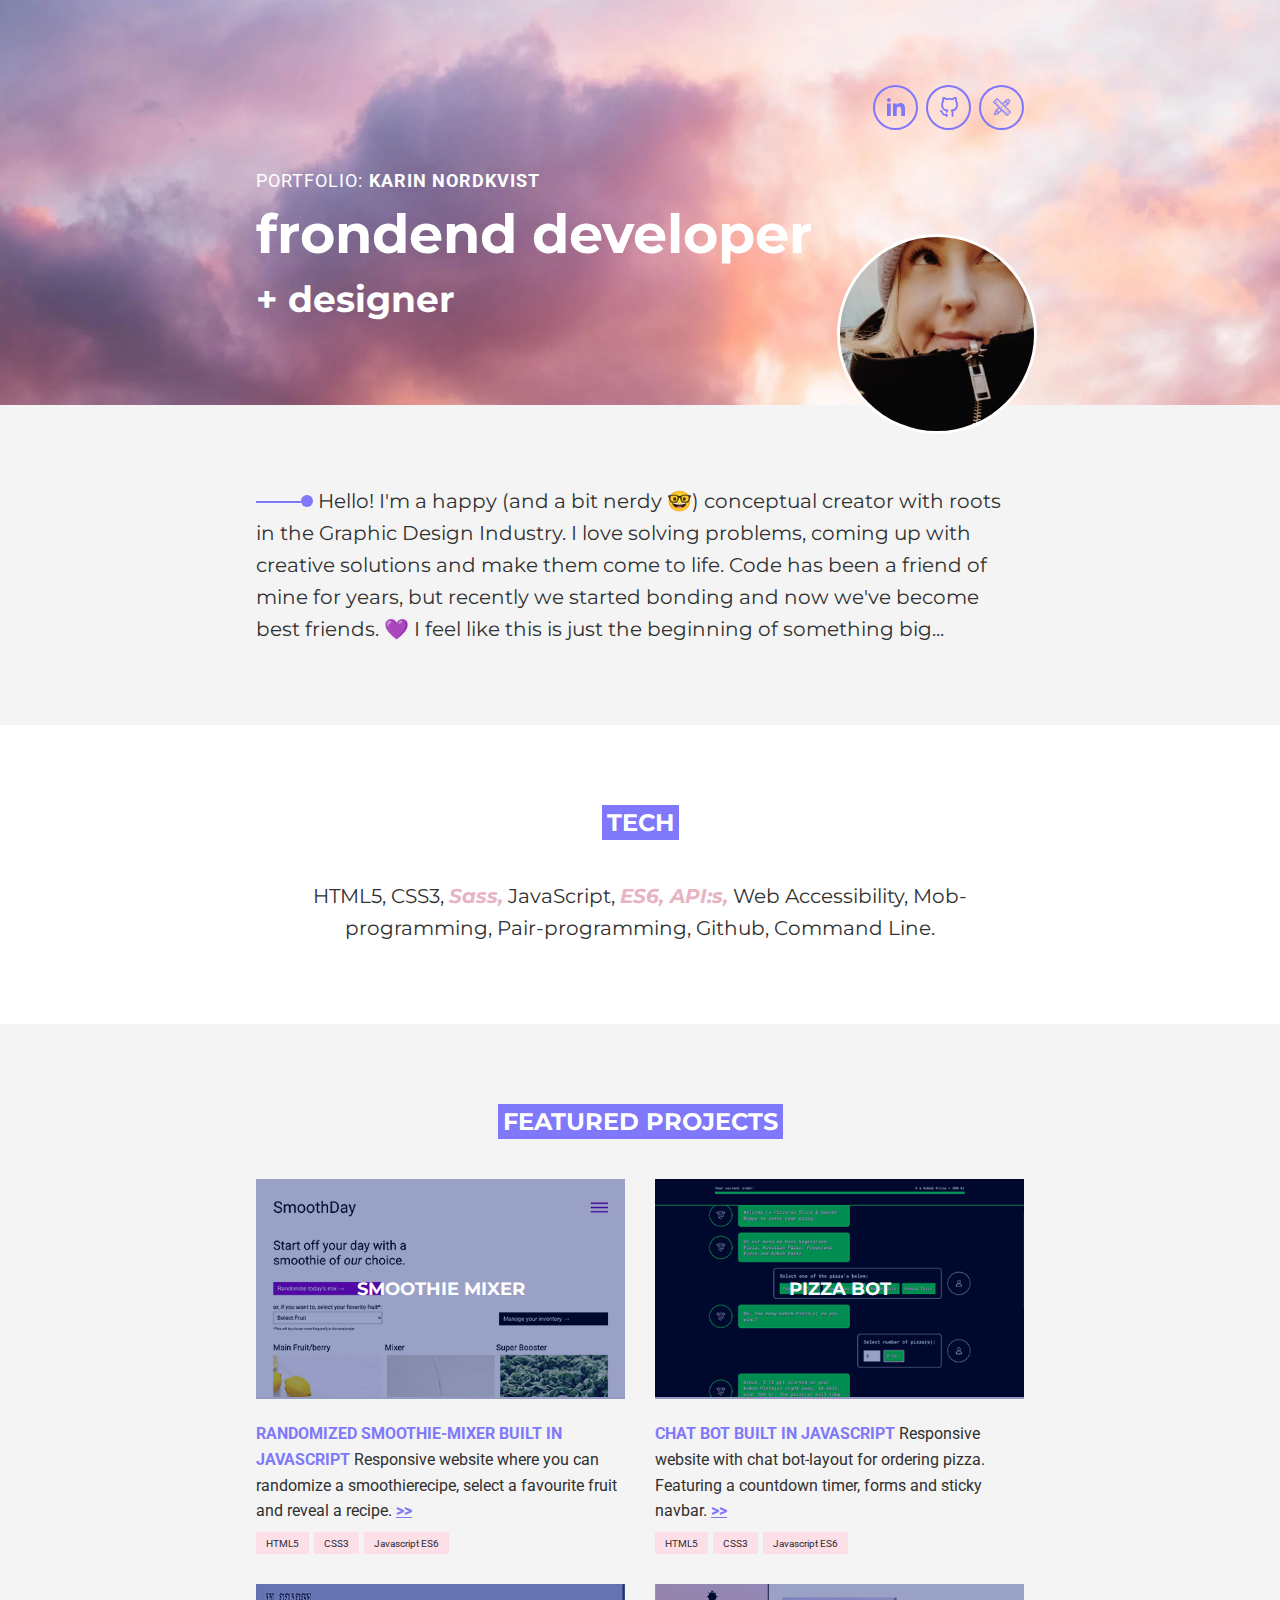
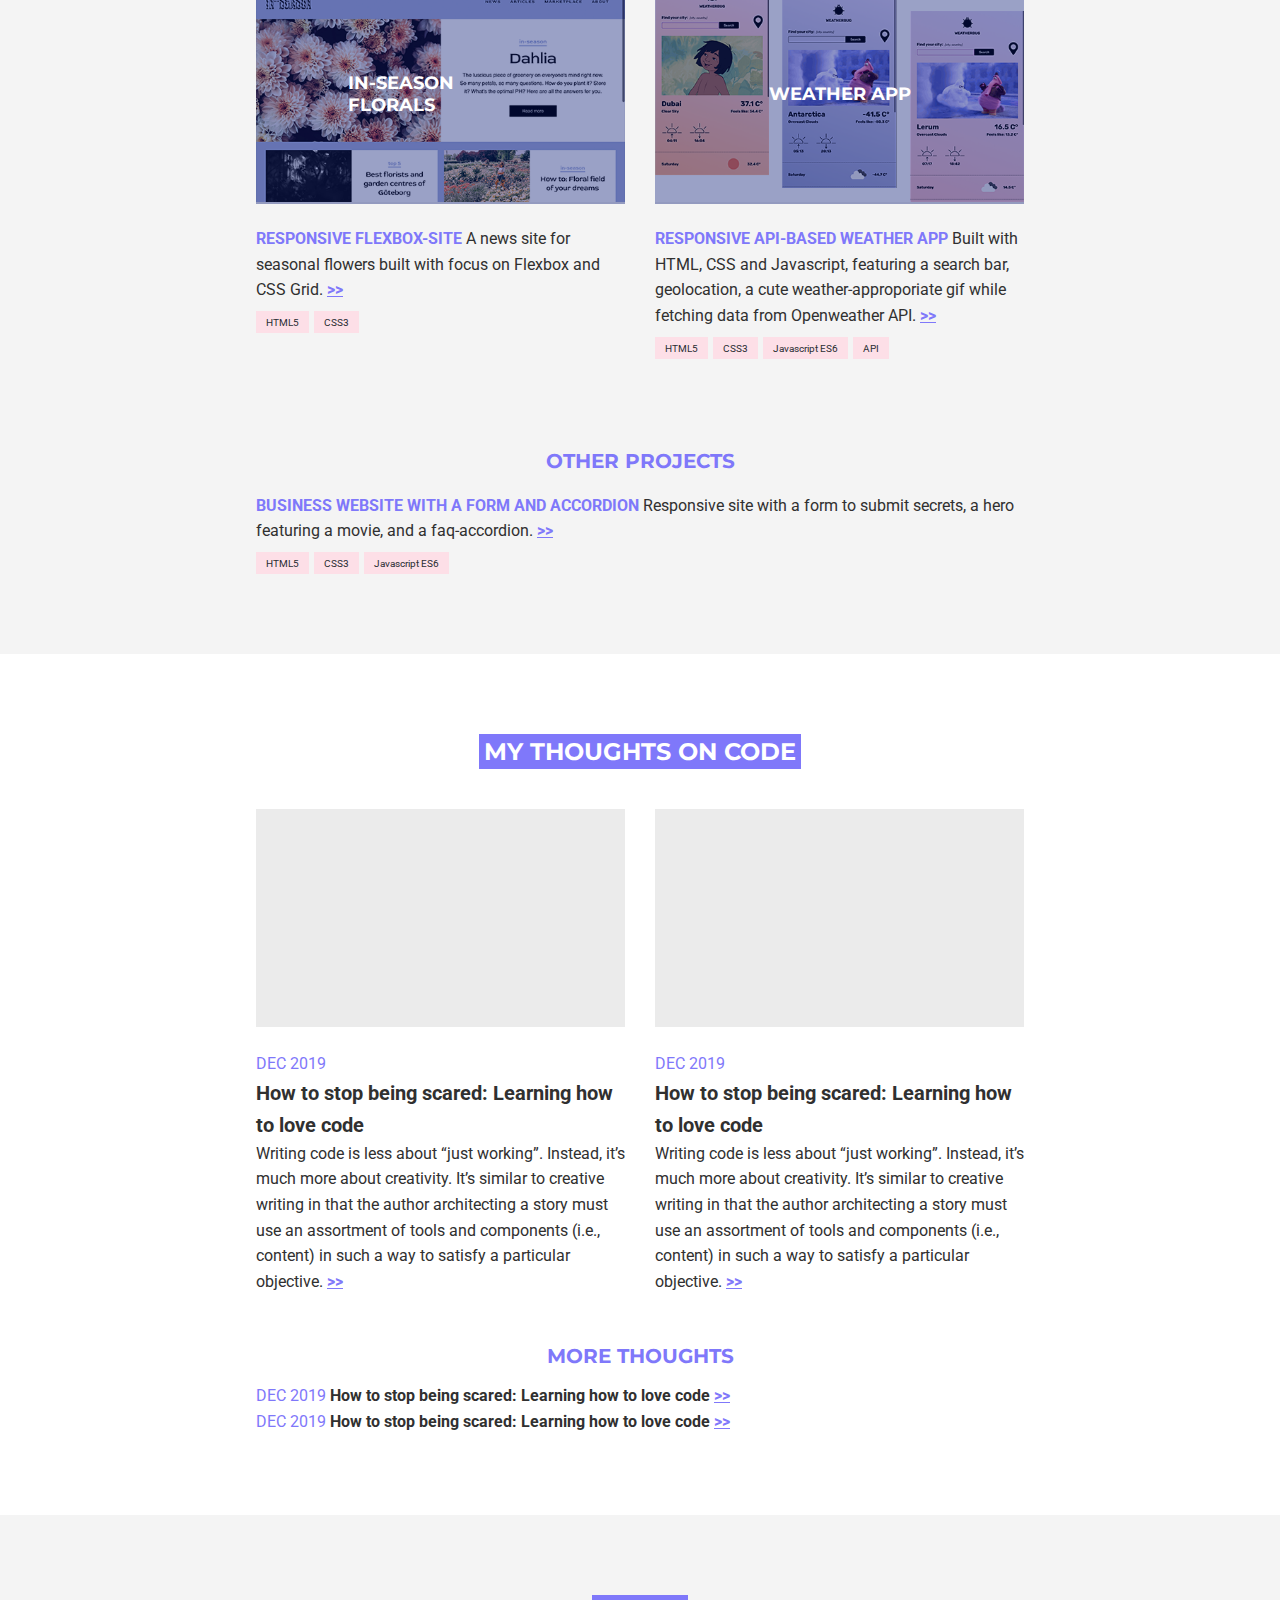
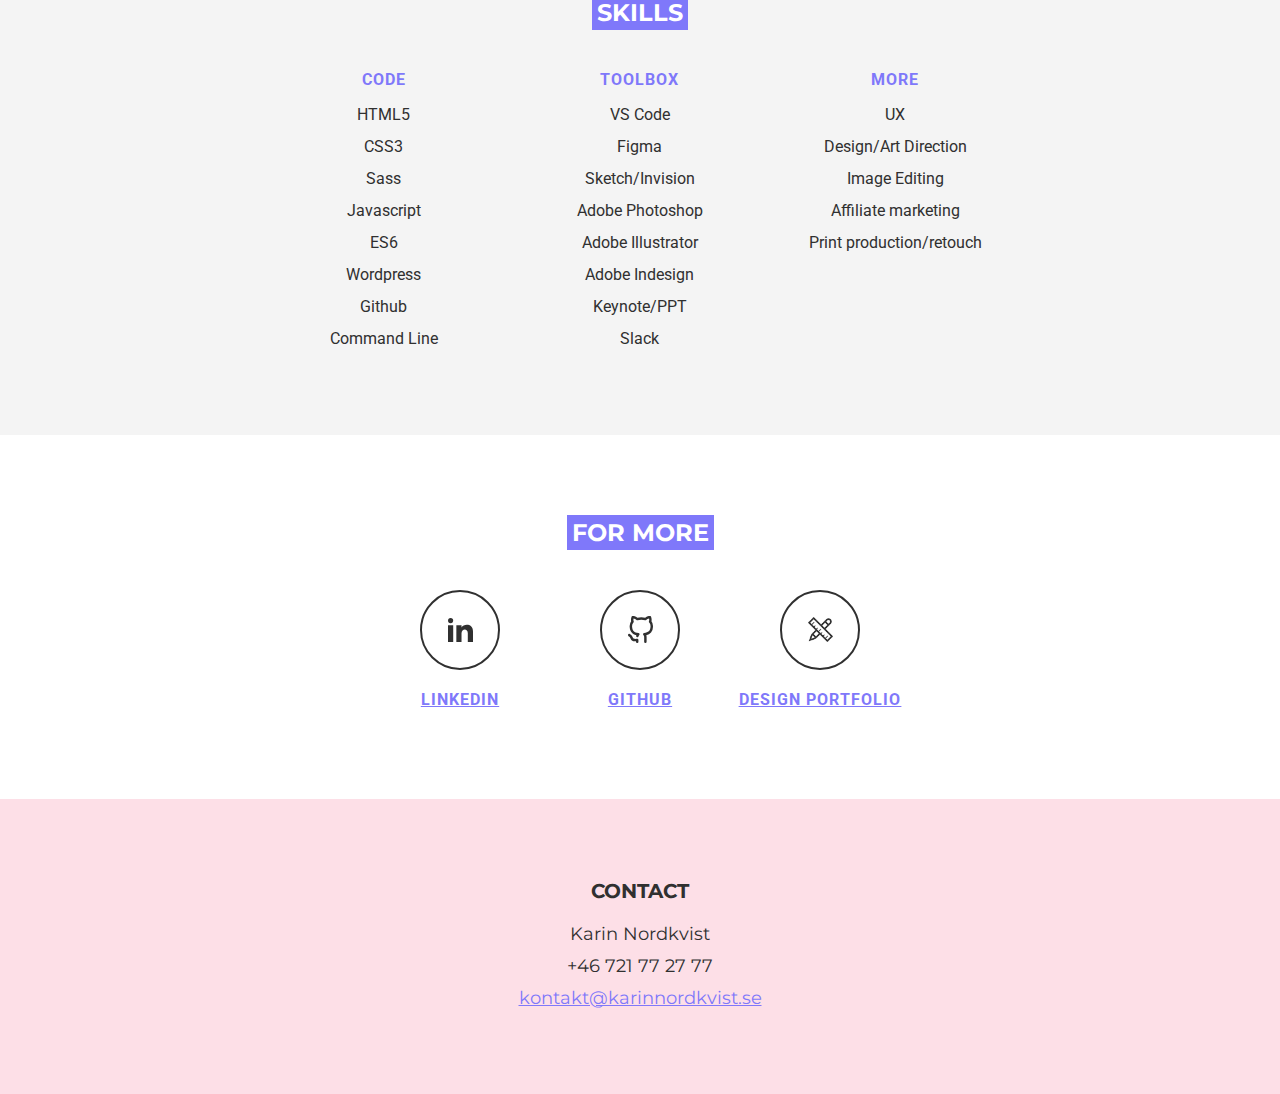
==== commit 13a261a0: "Fixed image formats on large files" ====
--- a/index.html
+++ b/index.html
@@ -11,7 +11,7 @@
     <meta property="og:image" content="./images/karin-nordkvist-og-image.jpg" />
     <title>Karin Nordkvist - Frontend Developer</title>
     <link rel="stylesheet" href="./style.css" />
-    <link rel="icon" type="image/png" href="./images/karin.png">
+    <!-- <link rel="icon" type="image/png" href="./images/karin.png"> -->
   </head>
   <body>
     <header class="header">
@@ -39,7 +39,7 @@
 
     <img
       class="intro--image"
-      src="./images/karin.png"
+      src="./images/karin.webp"
       alt="Portrait of Karin"
     />
 
--- a/style.css
+++ b/style.css
@@ -85,7 +85,7 @@
 .header {
   width: 100%;
   height: 45vh;
-  background: url(./images/header-image-3.png);
+  background: url(./images/header-image.webp);
   background-size: cover;
   display: flex;
 }
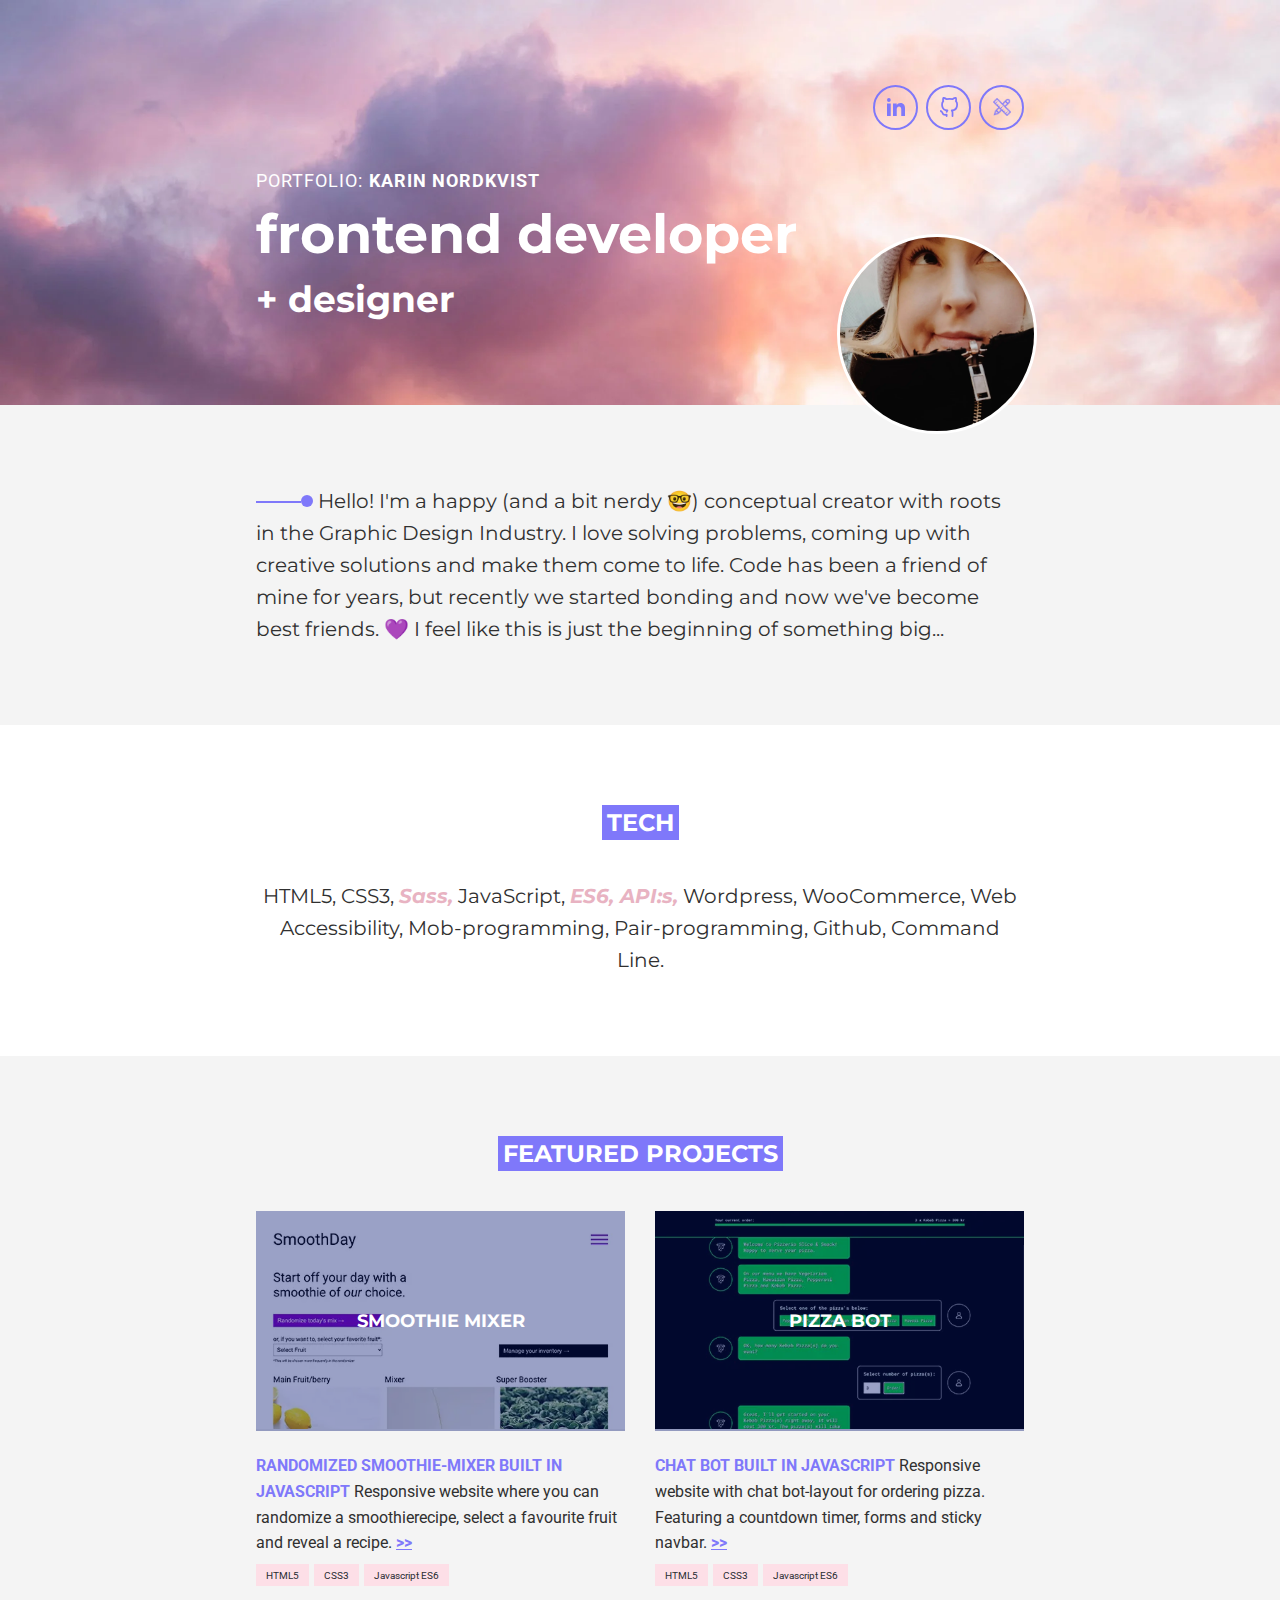
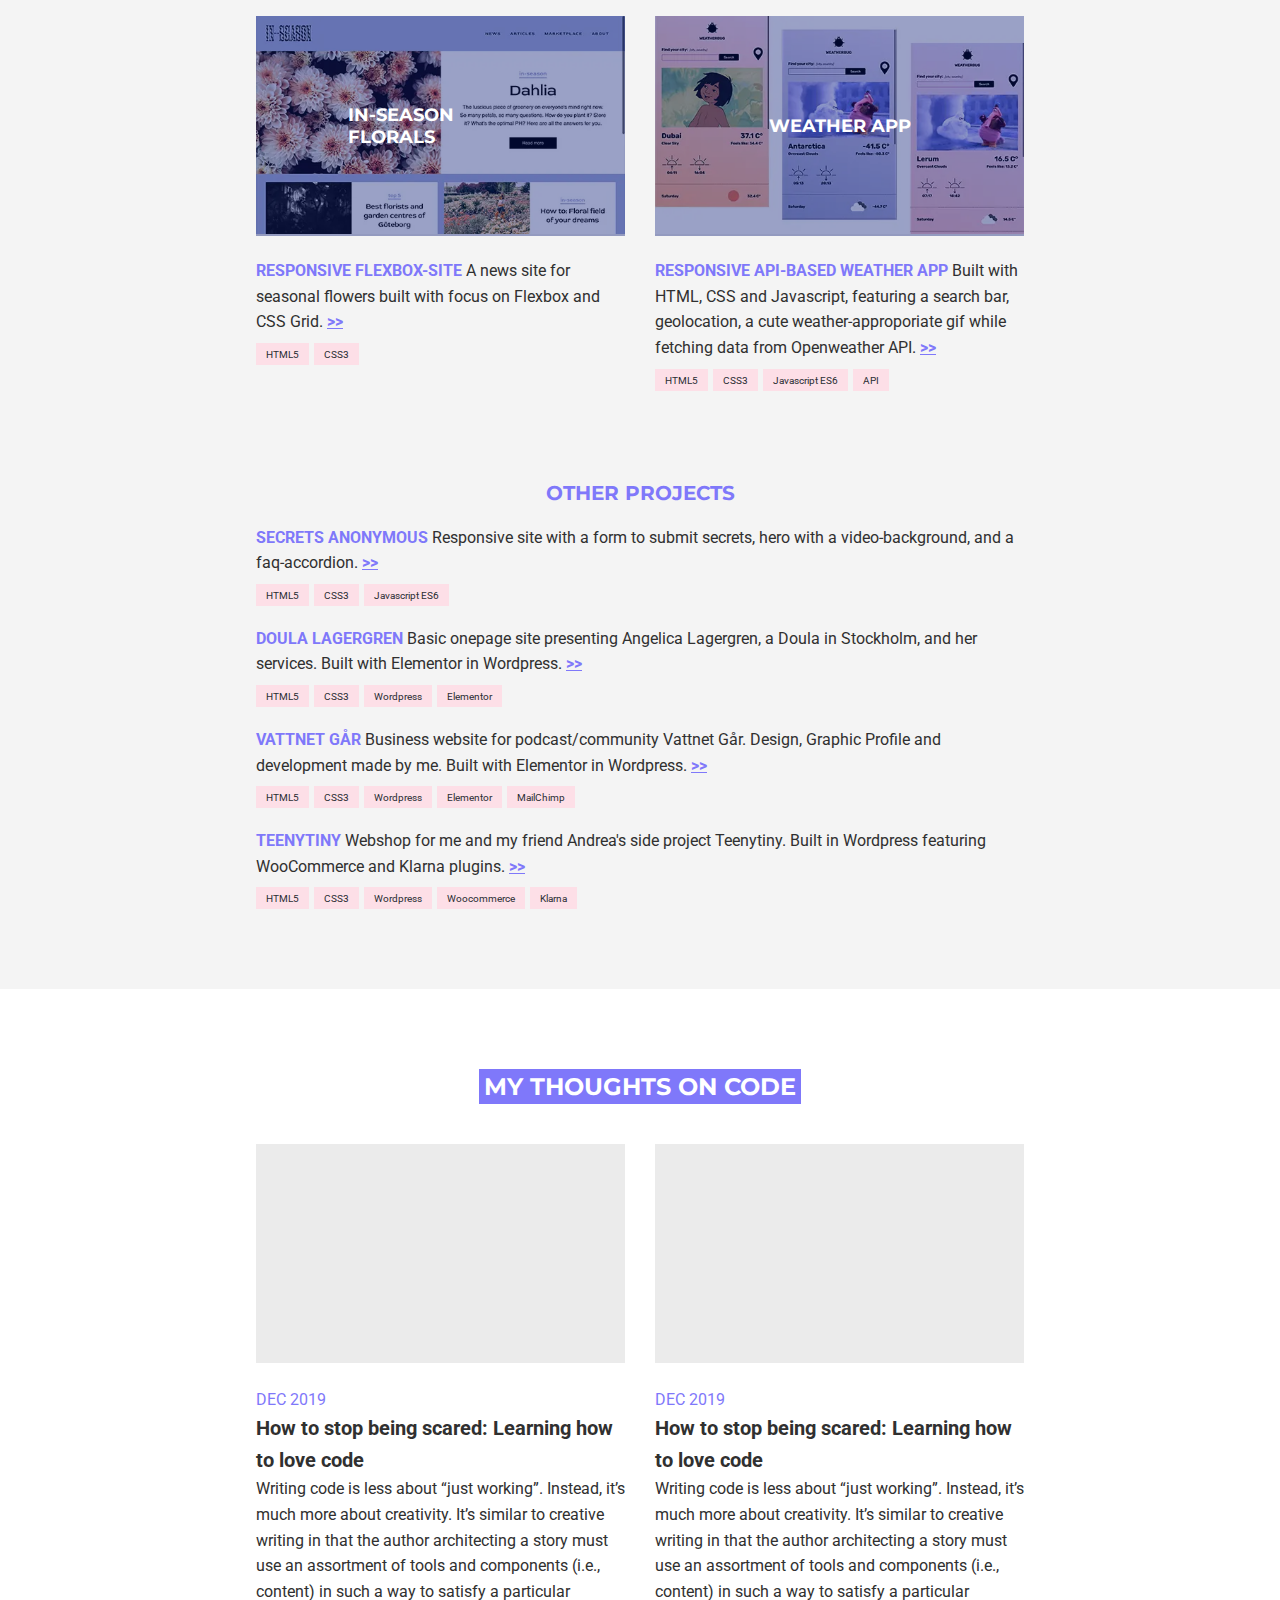
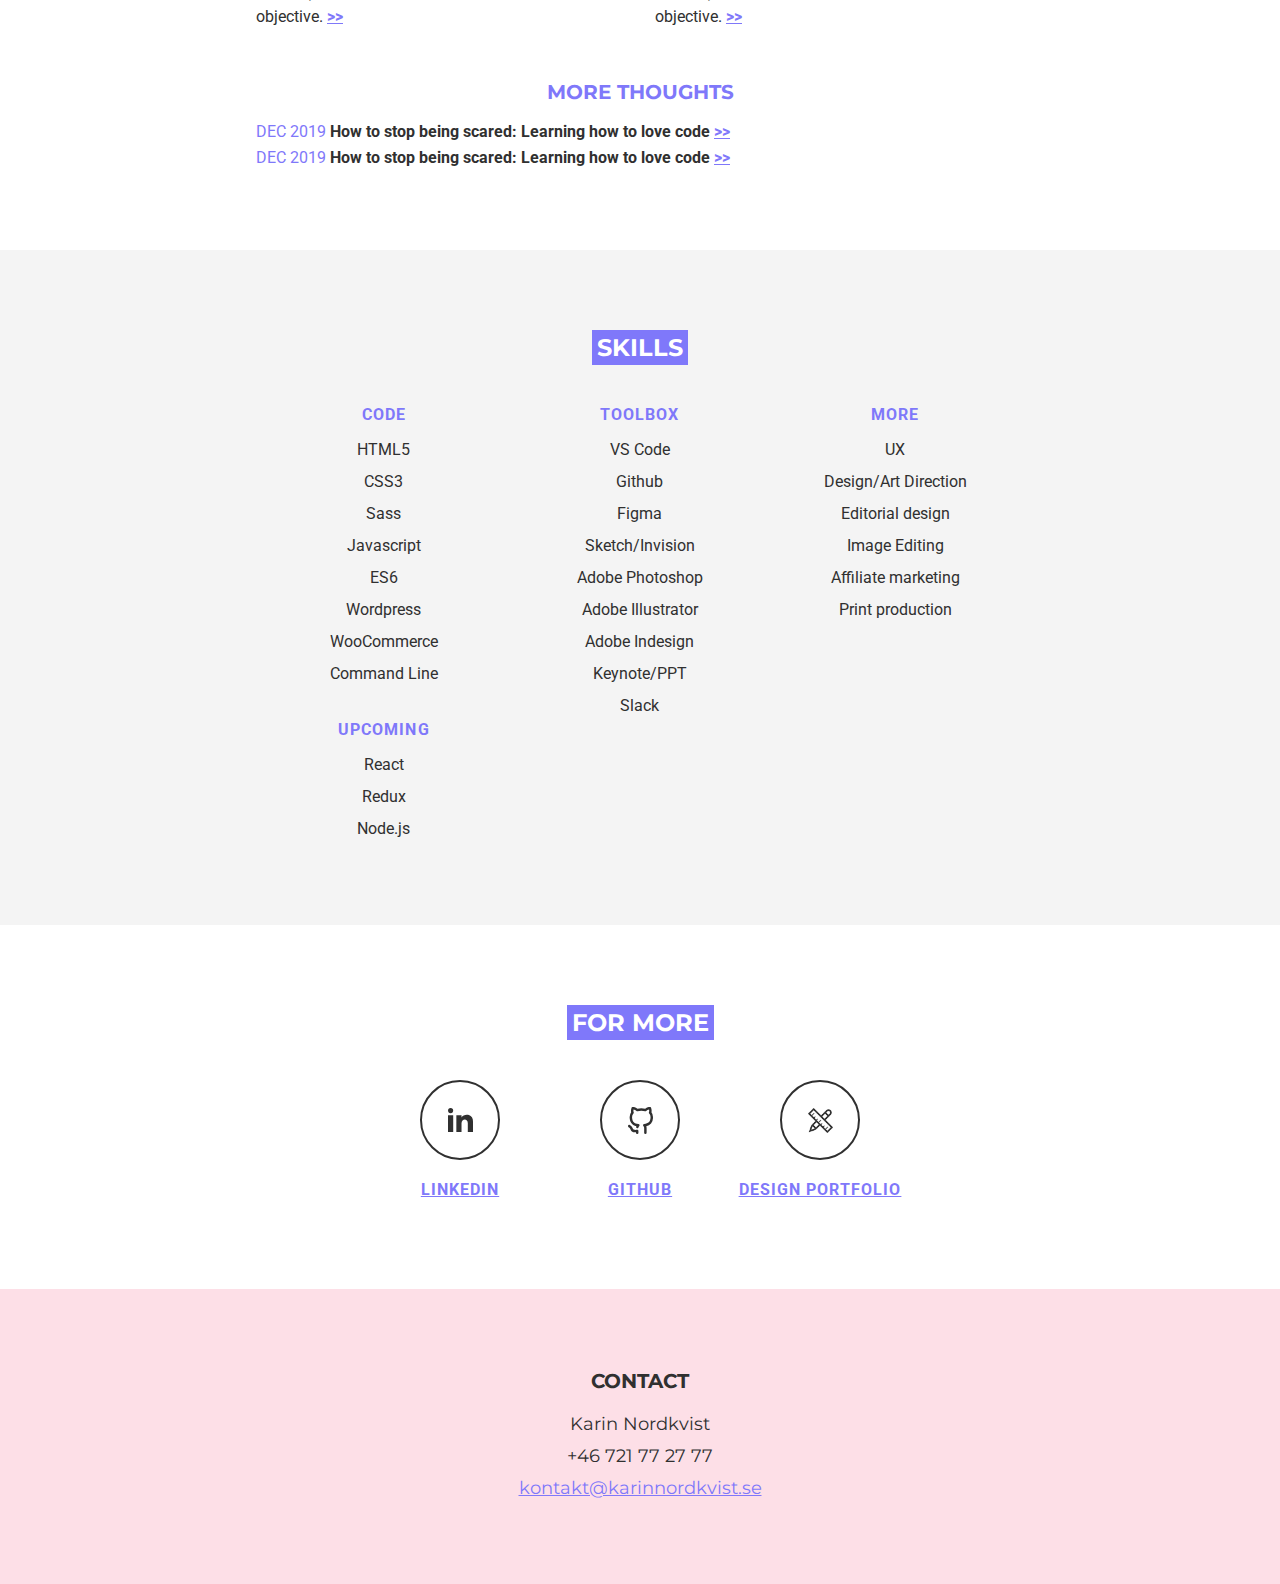
==== commit b83234af: "Worked hard on that accessibility. Added webp-images, so still need to fix srcset. Started on respon" ====
--- a/index.html
+++ b/index.html
@@ -10,37 +10,52 @@
     <meta property="og:site_name" content="Karin Nordkvist Portfolio" />
     <meta property="og:image" content="./images/karin-nordkvist-og-image.jpg" />
     <title>Karin Nordkvist - Frontend Developer</title>
-    <link rel="stylesheet" href="./style.css" />
+    <link rel="stylesheet" href="./files/style.css" />
+    <link rel="stylesheet" href="./files/sr-only.css" />
     <!-- <link rel="icon" type="image/png" href="./images/karin.png"> -->
   </head>
   <body>
     <header class="header">
+    <!-- Accessibility: Span for alt-text to css-backround image. -->
+      <span class="background-image" role="img" aria-label="Image of a pink sky with clouds"></span>
       <div class="header-wrapper">
+        <!-- Name + title -->
         <section class="introtext">
-          <p class="introtext--name">
-            portfolio: <span class="bold">Karin Nordkvist</span>
-          </p>
-          <h1 class="introtext--title">Frondend Developer</h1>
-          <p class="introtext--subtitle">+ designer</p>
+            <p class="introtext--name">
+              portfolio: <span class="bold">Karin Nordkvist</span>
+            </p>
+            <h1 class="introtext--title">Frontend Developer</h1>
+            <p class="introtext--subtitle">+ designer</p>
         </section>
+        <!-- Icons -->
         <section class="header--icons">
-          <div class="icon">
-            <img src="./images/linkedin-blue.svg" alt="Linkedin logo" />
-          </div>
-          <div class="icon">
-            <img src="./images/github-blue.svg" alt="Github logo" />
-          </div>
-          <div class="icon">
-            <img src="./images/design-portfolio-blue.png" alt="Design Portfolio logo" />
-          </div>
+          <a href="https://www.linkedin.com/in/karin-nordkvist/" target="_blank" rel="noopener" rel="noreferrer">
+              <span class="sr-only">Linkedin</span>
+              <div class="icon">
+              <img src="./images/linkedin-blue.svg" alt="Linkedin logo" />
+              </div>
+          </a>
+          <a href="https://github.com/karinnordkvist" target="_blank" rel="noopener" rel="noreferrer">
+            <span class="sr-only">Github</span>
+              <div class="icon">
+              <img src="./images/github-blue.svg" alt="Github logo" />
+              </div>
+          </a>
+          <a href="https://karinnordkvist.se" target="_blank" rel="noopener" rel="noreferrer">
+            <span class="sr-only">Design Portfolio</span>
+              <div class="icon">
+              <img src="./images/design-portfolio-blue.png" alt="Design Portfolio logo" />
+              </div>
+          </a>
         </section>
       </div>
     </header>
 
+    <!-- Portrait -->
     <img
       class="intro--image"
       src="./images/karin.webp"
-      alt="Portrait of Karin"
+      alt="Portrait of Karin Nordkvist"
     />
 
     <!------------------ HELLO ------------------>
@@ -60,7 +75,7 @@
       <h2 class="heading">Tech</h2>
       <p class="tech--text">
         HTML5, CSS3, <span class="bold-italic pink">Sass,</span> JavaScript, 
-        <span class="bold-italic pink">ES6, API:s,</span> Web Accessibility, Mob-programming,
+        <span class="bold-italic pink">ES6, API:s,</span> Wordpress, WooCommerce, Web Accessibility, Mob-programming,
         Pair-programming, Github, Command Line.
       </p>
     </section>
@@ -72,49 +87,62 @@
           <!-- FEATURED 1 -->
           <article class="featured-1 featured">
             <div class="featured--img--wrapper">
-                <img src="./images/karin-nordkvist-smoothday.png" alt="Image of Smooth Day Website" class="featured--img">
+                <img src="./images/karin-nordkvist-smoothday.webp" alt="Image of Smooth Day Website" class="featured--img">
                 <div class="featured--img--box"><p class="featured--img--title">Smoothie Mixer</p></div>
             </div>
             <p class="featured--text">
                 <span class="featured--title">Randomized smoothie-mixer built in Javascript</span>  
-                Responsive website where you can randomize a smoothierecipe, select a favourite fruit and reveal a recipe. <a href="https://smoothday.netlify.app" target="_blank" rel="noopener" rel="noreferrer">>></a>
-            </p>
-            <div class="codebox">HTML5</div><div class="codebox">CSS3</div><div class="codebox">Javascript ES6</div>
+                Responsive website where you can randomize a smoothierecipe, select a favourite fruit and reveal a recipe. 
+                <a href="https://smoothday.netlify.app" target="_blank" rel="noopener" rel="noreferrer"><span class="sr-only">Open SmoothDay Website</span>>></a>
+            </p>
+            <div class="codeboxes" aria-hidden="true">
+              <div class="codebox">HTML5</div><div class="codebox">CSS3</div><div class="codebox">Javascript ES6</div>
+            </div>
           </article>
           <!-- FEATURED 2 -->
           <article class="featured-2 featured">
             <div class="featured--img--wrapper">
-                <img src="./images/karin-nordkvist-pizza.png" alt="Image of Pizzabot-website" class="featured--img">
+                <img src="./images/karin-nordkvist-pizza.webp" alt="Image of Pizzabot-website" class="featured--img">
                 <div class="featured--img--box"><p class="featured--img--title">Pizza bot</p></div>
             </div>
             <p class="featured--text">
                 <span class="featured--title">Chat bot built in Javascript</span>  
-                Responsive website with chat bot-layout for ordering pizza. Featuring a countdown timer, forms and sticky navbar. <a href="https://pizzeria-sliceandsnack-bot.netlify.app/" target="_blank" rel="noopener" rel="noreferrer">>></a>
-            </p>
-            <div class="codebox">HTML5</div><div class="codebox">CSS3</div><div class="codebox">Javascript ES6</div>
+                Responsive website with chat bot-layout for ordering pizza. Featuring a countdown timer, forms and sticky navbar. 
+                <a href="https://pizzeria-sliceandsnack-bot.netlify.app/" target="_blank" rel="noopener" rel="noreferrer"><span class="sr-only">Open Pizzabot Website</span>>></a>
+            </p>
+            <div class="codeboxes" aria-hidden="true">
+              <div class="codebox">HTML5</div><div class="codebox">CSS3</div><div class="codebox">Javascript ES6</div>
+            </div>
           </article>
           <!-- FEATURED 3 -->
           <article class="featured-3 featured">
             <div class="featured--img--wrapper">
-                <img src="./images/karin-nordkvist-inseason.png" alt="Image of Inseason website" class="featured--img">
+                <img src="./images/karin-nordkvist-inseason.webp" alt="Image of Inseason website" class="featured--img">
                 <div class="featured--img--box"><p class="featured--img--title">In-season florals</p></div>
             </div>
             <p class="featured--text">
                 <span class="featured--title">Responsive flexbox-site</span>  
-                A news site for seasonal flowers built with focus on Flexbox and CSS Grid. <a href="https://in-season-florals.netlify.app" target="_blank" rel="noopener" rel="noreferrer">>></a>
-            </p>
-            <div class="codebox">HTML5</div><div class="codebox">CSS3</div>
+                A news site for seasonal flowers built with focus on Flexbox and CSS Grid. 
+                <a href="https://in-season-florals.netlify.app" target="_blank" rel="noopener" rel="noreferrer"><span class="sr-only">Open In-Season Website</span>>></a>
+            </p>
+            <div class="codeboxes" aria-hidden="true">
+              <div class="codebox">HTML5</div><div class="codebox">CSS3</div>
+            </div>
           </article>
           <!-- FEATURED 4 -->
           <article class="featured-4 featured">
             <div class="featured--img--wrapper">
-                <img src="./images/karin-nordkvist-weatherbug3.png" alt="Image of Weatherbug website" class="featured--img">
+                <img src="./images/karin-nordkvist-weatherbug3.webp" alt="Image of Weatherbug website" class="featured--img">
                 <div class="featured--img--box"><p class="featured--img--title">Weather App</p></div>
             </div>
             <p class="featured--text">
                 <span class="featured--title">Responsive API-based weather app</span>  
-                Built with HTML, CSS and Javascript, featuring a search bar, geolocation, a cute weather-approporiate gif while fetching data from Openweather API. <a href="https://weatherbug.netlify.app" target="_blank" rel="noopener" rel="noreferrer">>></a>
-                <div class="codebox">HTML5</div><div class="codebox">CSS3</div><div class="codebox">Javascript ES6</div><div class="codebox">API</div>
+                Built with HTML, CSS and Javascript, featuring a search bar, geolocation, a cute weather-approporiate gif 
+                while fetching data from Openweather API. 
+                <a href="https://weatherbug.netlify.app" target="_blank" rel="noopener" rel="noreferrer"><span class="sr-only">Open WeatherBug Website</span>>></a>
+                <div class="codeboxes" aria-hidden="true">
+                  <div class="codebox">HTML5</div><div class="codebox">CSS3</div><div class="codebox">Javascript ES6</div><div class="codebox">API</div>
+                </div>
             </p>
           </article>
       </div>
@@ -124,10 +152,47 @@
             <h3 class="subheading">Other Projects</h3>
                 <div class="other-projects--project-wrapper">
                     <p class="featured--text">
-                    <span class="featured--title">Business website with a form and accordion</span>  
-                    Responsive site with a form to submit secrets, a hero featuring a movie, and a faq-accordion. <a href="https://secretsanonymous.netlify.app/" target="_blank" rel="noopener" rel="noreferrer">>></a>
+                        <span class="featured--title">Secrets Anonymous</span>  
+                        Responsive site with a form to submit secrets, hero with a video-background, and a faq-accordion. 
+                        <a href="https://secretsanonymous.netlify.app/" target="_blank" rel="noopener" rel="noreferrer"><span class="sr-only">Open Secret Anonymous Website</span>>></a>
                     </p>
-                    <div class="codebox">HTML5</div><div class="codebox">CSS3</div><div class="codebox">Javascript ES6</div>
+                    <div class="codeboxes" aria-hidden="true">
+                      <div class="codebox">HTML5</div><div class="codebox">CSS3</div><div class="codebox">Javascript ES6</div>
+                    </div>
+                </div>
+
+                <div class="other-projects--project-wrapper">
+                    <p class="featured--text">
+                        <span class="featured--title">Doula Lagergren</span>  
+                        Basic onepage site presenting Angelica Lagergren, a Doula in Stockholm, and her services. 
+                        Built with Elementor in Wordpress. 
+                        <a href="#" target="_blank" rel="noopener" rel="noreferrer"><span class="sr-only">Open Doula Lagergren Website</span>>></a>
+                    </p>
+                    <div class="codeboxes" aria-hidden="true">
+                      <div class="codebox">HTML5</div><div class="codebox">CSS3</div><div class="codebox">Wordpress</div><div class="codebox">Elementor</div>
+                    </div>
+                </div>
+
+                <div class="other-projects--project-wrapper">
+                    <p class="featured--text">
+                        <span class="featured--title">Vattnet Går</span>  
+                        Business website for podcast/community Vattnet Går. Design, Graphic Profile and development made by me. Built with Elementor in Wordpress.
+                        <a href="https://vattnetgar.se/" target="_blank" rel="noopener" rel="noreferrer"><span class="sr-only">Open Vattnet Går Website</span>>></a>
+                    </p>
+                    <div class="codeboxes" aria-hidden="true">
+                      <div class="codebox">HTML5</div><div class="codebox">CSS3</div><div class="codebox">Wordpress</div><div class="codebox">Elementor</div><div class="codebox">MailChimp</div>
+                    </div>
+                </div>
+                
+                <div class="other-projects--project-wrapper">
+                    <p class="featured--text">
+                        <span class="featured--title">Teenytiny</span>  
+                        Webshop for me and my friend Andrea's side project Teenytiny. Built in Wordpress featuring WooCommerce and Klarna plugins.
+                        <a href="https://teenytinyuniverse.se/" target="_blank" rel="noopener" rel="noreferrer"><span class="sr-only">Open Teenytiny Website</span>>></a>
+                    </p>
+                    <div class="codeboxes" aria-hidden="true">
+                      <div class="codebox">HTML5</div><div class="codebox">CSS3</div><div class="codebox">Wordpress</div><div class="codebox">Woocommerce</div><div class="codebox">Klarna</div>
+                    </div>
                 </div>
         </article>
     </section>
@@ -137,13 +202,13 @@
       <h2 class="heading">My thoughts on code</h2>
 
       <article class="thoughts--wrapper">
-        <div class="thought">
+        <div class="thought thought--1">
           <img class="thought--img" src="./images/placeholder.png" alt="Placeholding image" />
           <p class="thought--date">Dec 2019</p>
           <h4 class="thought--header">How to stop being scared: Learning how to love code</h4>
           <p class="thought--text">Writing code is less about “just working”. Instead, it’s much more about creativity. It’s similar to creative writing in that the author architecting a story must use an assortment of tools and components (i.e., content) in such a way to satisfy a particular objective. <a href="">>></a></p>
         </div>
-        <div class="thought">
+        <div class="thought thought--2">
           <img class="thought--img" src="./images/placeholder.png" alt="Placeholding image" />
           <p class="thought--date">Dec 2019</p>
           <h4 class="thought--header">How to stop being scared: Learning how to love code</h4>
@@ -182,8 +247,17 @@
                 <li>Javascript</li>
                 <li>ES6</li>
                 <li>Wordpress</li>
-                <li>Github</li>
+                <li>WooCommerce</li>
                 <li>Command Line</li>
+            </ul>
+          </p>
+
+          <h5 class="skill--header space-top">Upcoming</h5>
+          <p class="skill--text">
+            <ul>
+                <li>React</li>
+                <li>Redux</li>
+                <li>Node.js</li>
             </ul>
           </p>
         </article>
@@ -192,6 +266,7 @@
           <p class="skill--text">
               <ul>
                   <li>VS Code</li>
+                  <li>Github</li>
                   <li>Figma</li>
                   <li>Sketch/Invision</li>
                   <li>Adobe Photoshop</li>
@@ -208,9 +283,10 @@
               <ul>
                   <li>UX</li>
                   <li>Design/Art Direction</li>
+                  <li>Editorial design</li>
                   <li>Image Editing</li>
                   <li>Affiliate marketing</li>
-                  <li>Print production/retouch</li>
+                  <li>Print production</li>
               </ul>
           </p>
         </article>
@@ -222,19 +298,22 @@
       <h2 class="for-more--header heading">For More</h2>
       <div class="for-more--wrapper">
         <a href="https://www.linkedin.com/in/karin-nordkvist/" target="_blank" rel="noopener" rel="noreferrer">
-            <article class="linkedin">
+            <span class="sr-only">Go to Linkedin-page</span>
+            <article class="linkedin" aria-hidden="true">
             <div class="icon--gray"><img src="./images/linkedin-gray.svg" alt="Linkedin logo" /></div>
             <h5 class="for-more--title">LinkedIn</h5>
             </article>
         </a>
         <a href="https://github.com/karinnordkvist" target="_blank" rel="noopener" rel="noreferrer">
-            <article class="github">
+            <span class="sr-only">Go to Github-page</span>
+            <article class="github" aria-hidden="true">
             <div class="icon--gray"><img src="./images/github-gray.svg" alt="Github logo" /></div>
             <h5 class="for-more--title">Github</h5>
             </article>
         </a>    
         <a href="https://karinnordkvist.se" target="_blank" rel="noopener" rel="noreferrer">
-            <article class="stackoverflow">
+            <span class="sr-only">Go to Design Portfolio</span>
+            <article class="stackoverflow" aria-hidden="true">
             <div class="icon--gray"><img src="./images/design-portfolio-gray.png" alt="Design Portfolio logo" /></div>
             <h5 class="for-more--title">Design portfolio</h5>
             </article>
@@ -247,7 +326,7 @@
       <h3 class="contact--header subheading">Contact</h3>
       <p class="contact--info">Karin Nordkvist</p>
       <p class="contact--info"><a class="mobile" href="+46721772777">+46 721 77 27 77</a><span class="desktop">+46 721 77 27 77</span></p>
-      <p class="contact--info"><a href="http://karinnordkvist">kontakt@karinnordkvist.se</p></a>
+      <p class="contact--info"><a href="mailto:kontakt@karinnordkvist.se">kontakt@karinnordkvist.se</p></a>
     </section>
 
     <script src="./files/script.js"></script>
--- a/files/style.css
+++ b/files/style.css
@@ -0,0 +1,477 @@
+@import url("https://fonts.googleapis.com/css2?family=Montserrat:ital,wght@0,300;0,400;0,500;0,600;0,700;1,700&family=Roboto:wght@100;300;400;500;700;900&display=swap");
+* {
+  margin: 0;
+  padding: 0;
+  font-weight: 700;
+  box-sizing: border-box;
+  -webkit-font-smoothing: antialiased;
+  text-rendering: optimizeLegibility;
+}
+
+body {
+  font-family: "Montserrat", sans-serif;
+  color: #303030;
+  margin: auto;
+}
+
+a {
+  color: #7f78fa;
+}
+
+a:hover {
+  color: #303030;
+}
+
+.heading {
+  text-transform: uppercase;
+  background: #7f78fa;
+  padding: 3px 5px;
+  display: inline-block;
+  color: #fff;
+  margin-bottom: 40px;
+}
+
+.subheading {
+  font-size: 20px;
+  text-transform: uppercase;
+  margin-bottom: 15px;
+  color: #7f78fa;
+  text-align: center;
+}
+
+h5 {
+  font-family: "Roboto", sans-serif;
+  font-weight: 400;
+  font-size: 16px;
+  letter-spacing: 1.05px;
+  text-transform: uppercase;
+  color: #7f78fa;
+  margin-bottom: 10px;
+}
+
+.field {
+  padding: 80px;
+  width: 100%;
+  display: flex;
+  align-items: center;
+  justify-content: center;
+  flex-direction: column;
+}
+
+.gray {
+  background: #f4f4f4;
+}
+
+.bold {
+  font-weight: 700;
+}
+
+.bold-italic {
+  font-weight: 700;
+  font-style: italic;
+}
+
+.pink {
+  color: #e8b3c2;
+}
+
+.mobile {
+  display: none;
+}
+
+/* ----------------------------- HEADER -----------------------------  */
+.header {
+  width: 100%;
+  height: 45vh;
+  background: url(../images/header-image.webp);
+  background-size: cover;
+  display: flex;
+}
+
+.header-wrapper {
+  width: 60vw;
+  margin: auto;
+  display: flex;
+  align-items: flex-start;
+}
+
+.introtext {
+  width: 60vw;
+  margin: 85px auto 0 auto;
+  position: relative;
+}
+
+.introtext--name {
+  font-family: "Roboto", sans-serif;
+  font-weight: 400;
+  font-size: 18px;
+  letter-spacing: 1.05px;
+  text-transform: uppercase;
+  color: #fff;
+  margin-bottom: 10px;
+}
+
+.introtext--title {
+  font-weight: 700;
+  font-size: 54px;
+  text-transform: lowercase;
+  color: #fff;
+}
+
+.introtext--subtitle {
+  font-weight: 700;
+  font-size: 36px;
+  color: #fff;
+  margin-top: 10px;
+}
+
+.header--icons {
+  display: flex;
+  align-items: center;
+  justify-content: center;
+}
+
+.icon {
+  width: 45px;
+  height: 45px;
+  border: 2px solid #7f78fa;
+  border-radius: 50%;
+  margin-left: 8px;
+  display: flex;
+  align-items: center;
+  justify-content: center;
+  cursor: pointer;
+}
+
+.header--icons img {
+  width: 18px;
+}
+
+.intro--image {
+  width: 200px;
+  border-radius: 50%;
+  border: 3px solid #fff;
+  position: absolute;
+  right: 19vw;
+  top: 26vh;
+}
+
+/* ----------------------------- HELLO -----------------------------  */
+.stroke-circle--wrapper {
+  display: inline;
+}
+
+.stroke-circle {
+  display: flex;
+  align-items: center;
+}
+
+.stroke {
+  width: 45px;
+  height: 2px;
+  background: #7f78fa;
+  display: inline-block;
+  margin-bottom: 5px;
+}
+
+.circle {
+  width: 12px;
+  height: 12px;
+  border-radius: 50%;
+  background: #7f78fa;
+  display: inline-block;
+  margin-bottom: 1px;
+}
+
+.hello--img {
+  width: 55px;
+  margin-right: 15px;
+}
+
+.hello--text {
+  width: 60vw;
+  font-size: 20px;
+  line-height: 1.6;
+  font-weight: 400;
+  margin: auto;
+}
+
+/* ----------------------------- TECH -----------------------------  */
+.tech--text {
+  width: 60vw;
+  font-size: 20px;
+  line-height: 1.6;
+  font-weight: 400;
+  margin: auto;
+  text-align: center;
+}
+
+/* ----------------------------- FEATURED PR -----------------------------  */
+.featured-projects--wrapper {
+  max-width: 60vw;
+  margin: 0 0 50px 0;
+  display: inline-grid;
+  grid-template-columns: 1fr 1fr;
+  grid-template-rows: 1fr 1fr;
+  column-gap: 30px;
+  row-gap: 30px;
+}
+
+.featured--img--wrapper {
+  position: relative;
+}
+
+.featured--img {
+  width: 100%;
+}
+
+.featured--img--box {
+  position: absolute;
+  top: 0;
+  background: rgba(2, 19, 113, 0.4);
+  background-size: cover;
+  width: 100%;
+  height: 99%;
+}
+
+.featured--img--box:hover {
+  background: rgba(2, 19, 113, 0);
+}
+
+.featured--img--box:hover .featured--img--title {
+  display: none;
+}
+
+.featured--img--title {
+  position: absolute;
+  top: 50%;
+  left: 50%;
+  transform: translate(-50%, -50%);
+  font-size: 18px;
+  text-transform: uppercase;
+  color: #fff;
+}
+
+.featured--title {
+  font-weight: 700;
+  letter-spacing: 0;
+  color: #7f78fa;
+  text-transform: uppercase;
+}
+
+.featured--text {
+  font-family: "Roboto", sans-serif;
+  font-weight: 400;
+  font-size: 16px;
+  line-height: 1.6;
+  margin-top: 20px;
+}
+
+.codebox {
+  padding: 6px 10px 5px 10px;
+  margin: 8px 5px 0 0;
+  background: #fddfe7;
+  color: #2b2e34;
+  display: inline-block;
+  font-family: "Roboto", sans-serif;
+  font-weight: 400;
+  font-size: 10px;
+}
+
+.featured--other-projects {
+  margin-top: 40px;
+  width: 60vw;
+}
+
+/* ----------------------------- THOUGHTS -----------------------------  */
+.thoughts--wrapper {
+  max-width: 60vw;
+  margin: 0 0 50px 0;
+  display: inline-grid;
+  grid-template-columns: 1fr 1fr;
+  column-gap: 30px;
+  row-gap: 30px;
+}
+
+.thought--img {
+  width: 100%;
+  margin-bottom: 20px;
+}
+
+.thought--date,
+.more-thoughts--date {
+  font-family: "Roboto", sans-serif;
+  font-weight: 400;
+  font-size: 16px;
+  line-height: 1.6;
+  margin: 0;
+  color: #7f78fa;
+  text-transform: uppercase;
+}
+
+.thought--header {
+  font-family: "Roboto", sans-serif;
+  font-size: 20px;
+  line-height: 1.6;
+}
+
+.thought--text {
+  font-family: "Roboto", sans-serif;
+  font-size: 16px;
+  line-height: 1.6;
+  font-weight: 400;
+}
+
+.more-thoughts--wrapper {
+  font-family: "Roboto", sans-serif;
+  font-size: 16px;
+  line-height: 1.6;
+  width: 60vw;
+}
+
+.more-thoughts--text {
+  font-weight: 700;
+  margin: 0;
+}
+
+/* ----------------------------- SKILLS -----------------------------  */
+.skills--wrapper {
+  display: flex;
+  width: 60vw;
+}
+
+.skill {
+  text-align: center;
+  width: 33.3%;
+}
+
+.skill--header {
+  font-weight: 700;
+}
+
+.space-top {
+  margin-top: 30px;
+}
+
+ul {
+  list-style-type: none;
+  margin: 0;
+  padding: 0;
+  line-height: 2;
+}
+
+.skill--text,
+ul,
+li {
+  font-family: "Roboto", sans-serif;
+  font-weight: 400;
+}
+
+/* ----------------------------- FOR MORE -----------------------------  */
+.for-more--wrapper {
+  display: flex;
+  align-items: flex-end;
+  justify-content: space-between;
+}
+
+.for-more--title {
+  font-weight: 700;
+}
+
+.linkedin,
+.github,
+.stackoverflow {
+  display: flex;
+  align-items: center;
+  justify-content: center;
+  flex-direction: column;
+  width: 180px;
+}
+
+.icon--gray {
+  width: 80px;
+  height: 80px;
+  border: 2px solid #303030;
+  border-radius: 50%;
+  margin: 0 0 20px 0;
+  display: flex;
+  align-items: center;
+  justify-content: center;
+  cursor: pointer;
+}
+
+.linkedin img,
+.github img,
+.stackoverflow img {
+  width: 25px;
+}
+
+.github {
+  padding: 0 40px;
+}
+
+/* ----------------------------- CONTACT -----------------------------  */
+.contact {
+  background: #fddfe7;
+  color: #303030;
+}
+
+.contact--header {
+  color: #303030;
+}
+
+.contact--info {
+  padding: 5px;
+  font-size: 18px;
+  font-weight: 400;
+}
+
+.contact--info .desktop,
+.contact--info a {
+  font-weight: 400;
+}
+
+/* ----------------------------- MEDIA QUERIES -----------------------------  */
+@media (max-width: 800px) {
+  .desktop {
+    display: none;
+  }
+  .mobile {
+    display: block;
+  }
+  .field {
+    padding: 60px;
+  }
+  .header-wrapper,
+  .hello--text,
+  .tech--text,
+  .featured--other-projects,
+  .more-thoughts--wrapper,
+  .skills--wrapper {
+    width: 80vw;
+  }
+  .featured-projects--wrapper,
+  .thoughts--wrapper {
+    max-width: 80vw;
+    grid-template-columns: 1fr;
+  }
+  .intro--image {
+    right: 9vw;
+    top: 17vh;
+  }
+  .skills--wrapper {
+    flex-wrap: wrap;
+    justify-content: flex-end;
+  }
+  .skill {
+    width: 50%;
+  }
+  .more {
+    align-self: end;
+    margin-top: -80px;
+  }
+  .thought--2 {
+    display: none;
+  }
+}
+/*# sourceMappingURL=style.css.map */--- a/files/sr-only.css
+++ b/files/sr-only.css
@@ -0,0 +1,63 @@
+/*
+	Improved screen reader only CSS class
+	@author Gaël Poupard
+		@note Based on Yahoo!'s technique
+		@author Thierry Koblentz
+		@see https://developer.yahoo.com/blogs/ydn/clip-hidden-content-better-accessibility-53456.html
+	* 1.
+		@note `clip` is deprecated but works everywhere
+		@see https://developer.mozilla.org/en-US/docs/Web/CSS/clip
+	* 2.
+		@note `clip-path` is the future-proof version, but not very well supported yet
+		@see https://developer.mozilla.org/en-US/docs/Web/CSS/clip-path
+		@see http://caniuse.com/#search=clip-path
+		@author Yvain Liechti
+		@see https://twitter.com/ryuran78/status/778943389819604992
+	* 3.
+		@note preventing text to be condensed
+		author J. Renée Beach
+		@see https://medium.com/@jessebeach/beware-smushed-off-screen-accessible-text-5952a4c2cbfe
+		@note Drupal 8 goes with word-wrap: normal instead
+		@see https://www.drupal.org/node/2045151
+		@see http://cgit.drupalcode.org/drupal/commit/?id=5b847ea
+	* 4.
+		@note !important is important
+		@note Obviously you wanna hide something
+		@author Harry Roberts
+		@see https://csswizardry.com/2016/05/the-importance-of-important/
+*/
+
+.sr-only {
+	border: 0 !important;
+	clip: rect(1px, 1px, 1px, 1px) !important; /* 1 */
+	-webkit-clip-path: inset(50%) !important;
+		clip-path: inset(50%) !important;  /* 2 */
+	height: 1px !important;
+	margin: -1px !important;
+	overflow: hidden !important;
+	padding: 0 !important;
+	position: absolute !important;
+	width: 1px !important;
+	white-space: nowrap !important;            /* 3 */
+}
+
+/*
+	Use in conjunction with .sr-only to only display content when it's focused.
+	@note Useful for skip links 
+	@see http://www.w3.org/TR/2013/NOTE-WCAG20-TECHS-20130905/G1
+	@note Based on a HTML5 Boilerplate technique, included in Bootstrap
+	@note Fixed a bug with position: static on iOS 10.0.2 + VoiceOver
+		@author Sylvain Pigeard
+		@see https://github.com/twbs/bootstrap/issues/20732
+*/
+.sr-only-focusable:focus,
+.sr-only-focusable:active {
+	clip: auto !important;
+	-webkit-clip-path: none !important;
+		clip-path: none !important;
+	height: auto !important;
+	margin: auto !important;
+	overflow: visible !important;
+	width: auto !important;
+	white-space: normal !important;
+}
